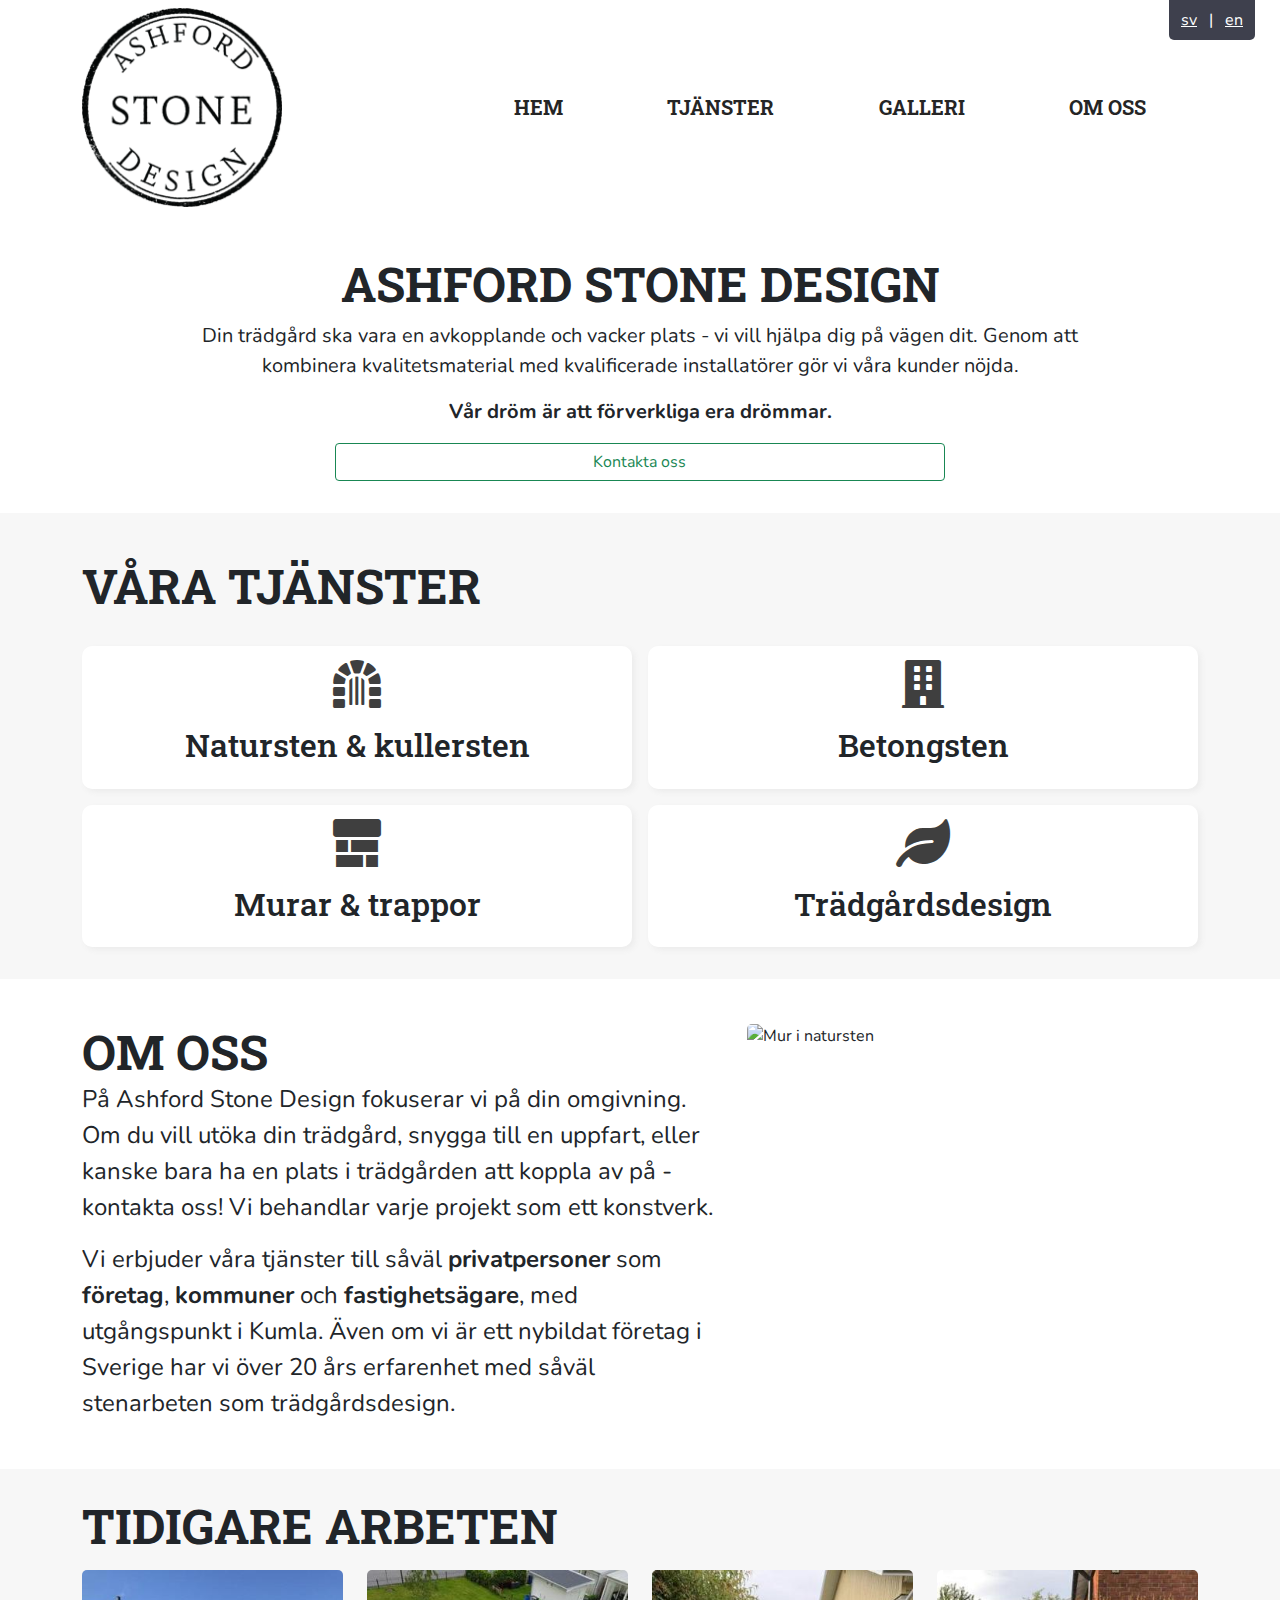
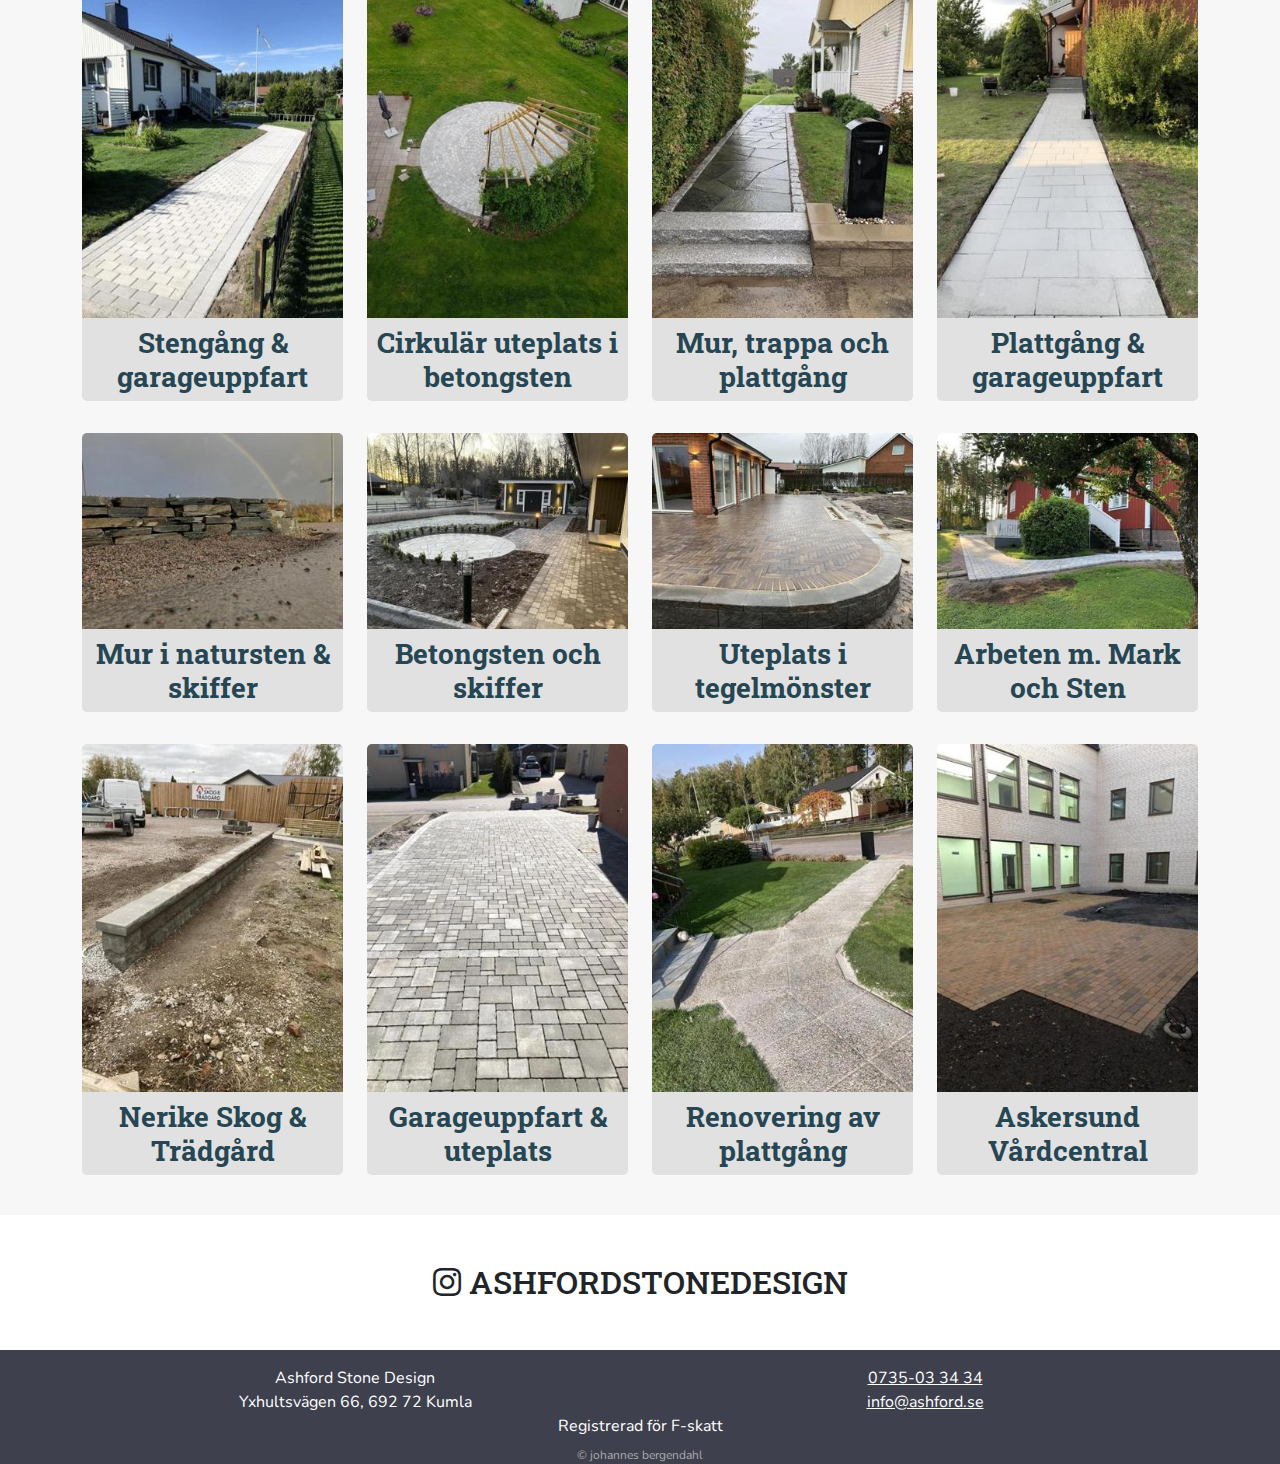
==== index.html @ 1d4375bf "linkfix5" ====
<!DOCTYPE html>
<html lang="sv">

<head>
    <!-- Meta start -->
    <meta charset="UTF-8">
    <meta name="viewport" content="width=device-width, initial-scale=1.0">
    <meta name="description"
        content="Ashford Stone Design | Landskapsdesigner, stenläggare & trädgårdsskötare i Örebro län. Natursten, skiffer, kullersten, betongsten, plattläggning, murar, trappor och trädgårdsdesign.">

    <meta property="og:type" content="website">
    <meta name="keywords"
        content="landskapsdesigner stenläggare trädgårdsskötare natursten skiffer kullersten betongsten plattläggning murar trappor trädgårdsdesign örebro kumla närke västerås karlskoga">
    <meta property="og:title" content="Ashford Stone Design | Landskapsdesigner, stenläggare & trädgårdsskötare.">
    <meta property="og:url" content="https://ashford.se/">
    <meta property="site_name" content="Ashford Stone Design">
    <meta property="og:image" content="https://ashford.se/src/images/ashfordstonedesign_logo.png">
    <meta property="og:image:secure_url" content="https://ashford.se/src/images/ashfordstonedesign_logo.png">

    <meta name="twitter:card" content="summary" />
    <meta name="twitter:title" content="Ashford Stone Design" />
    <meta name="twitter:image" content="https://ashford.se/src/images/ashfordstonedesign_logo.png" />

    <script type="application/ld+json">
    {
      "@context" : "http://schema.org",
      "@type" : "LocalBusiness",    
      "@id": "https://ashford.se/#website",    
      "description": "Ashford Stone Design | Landskapsdesigner, stenläggare & trädgårdsskötare. Natursten, skiffer, kullersten, betongsten, plattläggning, murar, trappor och trädgårdsdesign",
      "name" : "Ashford Stone Design",
      "telephone" : "0735-03 34 34",
      "email" : "info@ashford.se",
      "address" : {
        "@type" : "PostalAddress",
        "streetAddress" : "Yxhultsvägen 66",
        "addressLocality" : "Kumla",
        "addressCountry" : "Sverige",
        "postalCode" : "692 72"
      },
      "url" : "https://www.ashford.se/"
    }
    </script>

    <!-- Meta end -->

    <!-- Favicons start -->
    <link rel="apple-touch-icon" sizes="60x60" href="/preview/apple-touch-icon-60x60.png">
    <link rel="apple-touch-icon" sizes="76x76" href="/preview/apple-touch-icon-76x76.png">
    <link rel="apple-touch-icon" sizes="120x120" href="/preview/apple-touch-icon-120x120.png">
    <link rel="apple-touch-icon" sizes="152x152" href="/preview/apple-touch-icon-152x152.png">
    <link rel="apple-touch-icon" sizes="180x180" href="/preview/apple-touch-icon-180x180.png">
    <link rel="icon" type="image/png" sizes="32x32" href="/preview/favicon-32x32.png">
    <link rel="icon" type="image/png" sizes="194x194" href="/preview/favicon-194x194.png">
    <link rel="icon" type="image/png" sizes="192x192" href="/preview/android-chrome-192x192.png">
    <link rel="icon" type="image/png" sizes="16x16" href="/preview/favicon-16x16.png">
    <link rel="manifest" href="/preview/site.webmanifest">
    <meta name="apple-mobile-web-app-title" content="Ashford">
    <meta name="application-name" content="Ashford">
    <meta name="msapplication-TileColor" content="#da532c">
    <meta name="msapplication-TileImage" content="/mstile-144x144.png">
    <meta name="theme-color" content="#888888">
    <!-- Favicons end -->

    <!-- Fonts start -->
    <link rel="preload" href="/preview/src/webfonts/pro-fa-brands-400-5.0.0.woff2" as="font" type="font/woff2"
        crossorigin="anonymous">
    <link rel="preload" href="/preview/src/webfonts/pro-fa-solid-900-5.0.0.woff2" as="font" type="font/woff2"
        crossorigin="anonymous">
    <link rel="preload" href="/preview/src/webfonts/pro-fa-solid-900-5.0.9.woff2" as="font" type="font/woff2"
        crossorigin="anonymous">
    <link rel="preload" href="/preview/src/webfonts/pro-fa-solid-900-5.0.13.woff2" as="font" type="font/woff2"
        crossorigin="anonymous">
    <link rel="preload" href="/preview/src/webfonts/pro-fa-solid-900-5.4.0.woff2" as="font" type="font/woff2"
        crossorigin="anonymous">
    <link rel="preload" href="/preview/src/webfonts/pro-fa-solid-900-5.6.0.woff2" as="font" type="font/woff2"
        crossorigin="anonymous">
    <link rel="preload" href="/preview/src/webfonts/pro-fa-solid-900-5.11.1.woff2" as="font" type="font/woff2"
        crossorigin="anonymous">

    <link rel="preconnect" href="https://fonts.gstatic.com">
    <link rel="preload"
        href="https://fonts.googleapis.com/css2?family=Nunito:wght@400;700&family=Roboto+Slab:wght@400;700&display=swap"
        as="style" onload="this.onload=null;this.rel='stylesheet'">
    <noscript>
        <link rel="stylesheet"
            href="https://fonts.googleapis.com/css2?family=Nunito:wght@400;700&family=Roboto+Slab:wght@400;700&display=swap">
    </noscript>
    <!-- Fonts end -->

    <link rel="stylesheet" href="src/css/bootstrap.min.css">
    <link rel="stylesheet" href="src/css/style.min.css">

    <link rel="preload" href="src/css/all.css" as="style" onload="this.onload=null;this.rel='stylesheet'">
    <noscript>
        <link rel="stylesheet" href="src/css/all.css">
    </noscript>
    <link rel="preload" href="src/css/lightbox.min.css" as="style" onload="this.onload=null;this.rel='stylesheet'">
    <noscript>
        <link rel="stylesheet" href="src/css/lightbox.min.css">
    </noscript>

    <link rel="preconnect" href="https://cdn.jsdelivr.net">

    <title>Ashford Stone Design Örebro</title>
</head>

<body>
    <noscript>
        <div class="text-center">
            We recommend enabling JavaScript for the proper viewing experience.
        </div>
    </noscript>

    <span id="lang-switch">
        <a href="#" class="p-1 text-white">sv</a>
        <span class="p-1 text-white">|</span>
        <a href="/preview/en" class="p-1 text-white">en</a>
    </span>

    <!-- Header / nav menu -->
    <header id="nav-header">
        <div class="container-md">
            <div class="row align-items-center justify-content-between">
                <div id="logotype" class="col-3">
                    <a href="/" class="logo-link">
                        <img id="img-logo" src="src/images/ashfordstonedesign_logo.png" alt="Ashford Stone Design Logo"
                            loading="lazy">
                    </a>
                </div>

                <div id="main-nav" class="col-8">
                    <nav class="nav">
                        <a href="/" class="home-link">Hem</a>
                        <a href="#services" class="services-link">Tjänster</a>
                        <a href="#gallery" class="gallery-link">Galleri</a>
                        <a href="#about-us" class="about-us-link">Om oss</a>

                        <i class="hamburger fas fa-bars" aria-roledescription="Dropdown menu"></i>
                    </nav>
                </div>
            </div>

            <!-- Dropdown menu -->
            <div id="dropdown-nav" class="row">
                <nav class="nav">
                    <a href="/" class="home-link">Hem</a>
                    <a href="#services" class="services-link">Tjänster</a>
                    <a href="#gallery" class="gallery-link">Galleri</a>
                    <a href="#about-us" class="about-us-link">Om oss</a>
                </nav>
            </div>
        </div>
    </header>


    <main>
        <!-- Presentation -->
        <section id="presentation">
            <div class="container">
                <div class="row justify-content-center">
                    <div class="col-10">
                        <h1>ASHFORD STONE DESIGN</h1>

                        <p class="fs-5">
                            Din trädgård ska vara en avkopplande och vacker plats - vi vill hjälpa dig på vägen dit.
                            Genom att kombinera kvalitetsmaterial med kvalificerade installatörer gör vi våra kunder
                            nöjda.
                        </p>
                        <p class="fw-bold fs-5">Vår dröm är att förverkliga era drömmar.</p>

                        <div class="row justify-content-center">
                            <p class="col-12 col-sm-10 col-md-8">
                                <a id="contact-us" class="btn btn-outline-success w-100" tabindex="0">Kontakta oss</a>
                            </p>
                        </div>

                        <div id="contact-info" class="row justify-content-center">
                            <p class="col-12 col-sm-5 col-md-4">
                                <a class="btn btn-primary py-2 w-100" href="mailto:info@ashford.se">
                                    <i class="fas fa-paper-plane pe-2 pt-1"></i>Maila oss
                                </a>
                            </p>
                            <p class="col-12 col-sm-5 col-md-4">
                                <a class="btn btn-primary py-2 w-100" href="tel:0735033434">
                                    <i class="fas fa-mobile-alt pe-2 pt-1"></i>Ring oss
                                </a>
                            </p>
                        </div>
                    </div>
                </div>
            </div>
        </section>

        <!-- Services -->
        <section id="services-section" class="services">
            <div id="services" class="padder">
                <h4>Tjänster</h4>
            </div>
            <div class="container-md">
                <h1 id="services-title" class="title">Våra tjänster</h1>

                <div id="service-boxes" class="row row-cols-1 row-cols-sm-2 gx-2 gy-2 gx-md-3 gy-md-3 gy-lg-3">
                    <div class="col text-center">
                        <a href="/preview/src/images/work/naturalriver/1.jpg" class="text-reset text-decoration-none"
                            data-lightbox="naturalriver" data-title="Natursten & kullersten">
                            <div class="p-3 box">
                                <i class="fas fa-dungeon"></i>
                                <h2>Natursten & kullersten</h2>
                            </div>
                        </a>
                        <div class="visually-hidden d-none">
                            <a href="/preview/src/images/work/naturalriver/2.jpg" data-lightbox="naturalriver"
                                data-title="Natursten & kullersten"></a>
                            <a href="/preview/src/images/work/naturalriver/3.jpg" data-lightbox="naturalriver"
                                data-title="Natursten & kullersten"></a>
                            <a href="/preview/src/images/work/naturalriver/4.jpg" data-lightbox="naturalriver"
                                data-title="Natursten & kullersten"></a>
                            <a href="/preview/src/images/work/naturalriver/5.jpg" data-lightbox="naturalriver"
                                data-title="Natursten & kullersten"></a>
                            <a href="/preview/src/images/work/naturalriver/6.jpg" data-lightbox="naturalriver"
                                data-title="Natursten & kullersten"></a>
                            <a href="/preview/src/images/work/naturalriver/7.jpg" data-lightbox="naturalriver"
                                data-title="Natursten & kullersten"></a>
                            <a href="/preview/src/images/work/naturalriver/8.jpg" data-lightbox="naturalriver"
                                data-title="Natursten & kullersten"></a>
                        </div>
                    </div>

                    <div class="col text-center">
                        <a href="/preview/src/images/work/concrete/1.jpg" class="text-reset text-decoration-none"
                            data-lightbox="concrete" data-title="Betongsten">
                            <div class="p-3 box">
                                <i class="fas fa-building"></i>
                                <h2>Betongsten</h2>
                            </div>
                        </a>
                        <div class="visually-hidden d-none">
                            <a href="/preview/src/images/work/concrete/2.jpg" data-lightbox="concrete"
                                data-title="Betongsten"></a>
                            <a href="/preview/src/images/work/concrete/3.jpg" data-lightbox="concrete"
                                data-title="Betongsten"></a>
                            <a href="/preview/src/images/work/concrete/4.jpg" data-lightbox="concrete"
                                data-title="Betongsten"></a>
                            <a href="/preview/src/images/work/concrete/5.jpg" data-lightbox="concrete"
                                data-title="Betongsten"></a>
                            <a href="/preview/src/images/work/concrete/6.jpg" data-lightbox="concrete"
                                data-title="Betongsten"></a>
                            <a href="/preview/src/images/work/concrete/7.jpg" data-lightbox="concrete"
                                data-title="Betongsten"></a>
                            <a href="/preview/src/images/work/concrete/8.jpg" data-lightbox="concrete"
                                data-title="Betongsten"></a>
                        </div>
                    </div>

                    <div class="col text-center">
                        <a href="/preview/src/images/work/stairswalls/1.jpg" class="text-reset text-decoration-none"
                            data-lightbox="stairswalls" data-title="Murar & trappor">
                            <div class="p-3 box">
                                <i class="fas fa-chimney"></i>
                                <h2>Murar & trappor</h2>
                            </div>
                        </a>
                        <div class="visually-hidden d-none">
                            <a href="/preview/src/images/work/stairswalls/2.jpg" data-lightbox="stairswalls"
                                data-title="Murar & trappor"></a>
                            <a href="/preview/src/images/work/stairswalls/3.jpg" data-lightbox="stairswalls"
                                data-title="Murar & trappor"></a>
                            <a href="/preview/src/images/work/stairswalls/4.jpg" data-lightbox="stairswalls"
                                data-title="Murar & trappor"></a>
                            <a href="/preview/src/images/work/stairswalls/5.jpg" data-lightbox="stairswalls"
                                data-title="Murar & trappor"></a>
                            <a href="/preview/src/images/work/stairswalls/6.jpg" data-lightbox="stairswalls"
                                data-title="Murar & trappor"></a>
                            <a href="/preview/src/images/work/stairswalls/7.jpg" data-lightbox="stairswalls"
                                data-title="Murar & trappor"></a>
                            <a href="/preview/src/images/work/stairswalls/8.jpg" data-lightbox="stairswalls"
                                data-title="Murar & trappor"></a>
                        </div>
                    </div>

                    <div class="col text-center">
                        <a href="/preview/src/images/work/garden/1.jpg" class="text-reset text-decoration-none"
                            data-lightbox="garden" data-title="Trädgårdsdesign">
                            <div class="p-3 box">
                                <i class="fas fa-leaf"></i>
                                <h2>Trädgårdsdesign</h2>
                            </div>
                        </a>
                        <div class="visually-hidden d-none">
                            <a href="/preview/src/images/work/garden/2.jpg" data-lightbox="garden"
                                data-title="Trädgårdsdesign"></a>
                            <a href="/preview/src/images/work/garden/3.jpg" data-lightbox="garden"
                                data-title="Trädgårdsdesign"></a>
                            <a href="/preview/src/images/work/garden/4.jpg" data-lightbox="garden"
                                data-title="Trädgårdsdesign"></a>
                        </div>
                    </div>

                </div>
            </div>
        </section>

        <!-- About us -->
        <section id="about-us-section">
            <div id="about-us" class="padder">
                <h4>Om oss</h4>
            </div>
            <div class="container">
                <div class="row">
                    <div class="col-12 col-xl-7">
                        <h1 class="title">Om oss</h1>
                        <p>
                            På Ashford Stone Design fokuserar vi på din omgivning. Om du vill utöka din trädgård,
                            snygga till en uppfart, eller kanske bara ha en plats i trädgården att koppla av på -
                            kontakta oss! Vi behandlar varje projekt som ett konstverk.
                        </p>

                        <p>
                            Vi erbjuder våra tjänster till såväl <span class="fw-bold">privatpersoner</span> som
                            <span class="fw-bold">företag</span>, <span class="fw-bold">kommuner</span> och
                            <span class="fw-bold">fastighetsägare</span>, med utgångspunkt i Kumla. Även om vi är ett
                            nybildat företag i Sverige har vi över 20 års erfarenhet med såväl stenarbeten som
                            trädgårdsdesign.
                        </p>
                    </div>

                    <div class="col-5 d-none d-xl-inline">
                        <img src="/preview/src/images/parallaxv2.jpg" alt="Mur i natursten" loading="lazy"
                            style="max-width: 100%; border-radius: 5px;">
                    </div>
                </div>
            </div>
        </section>

        <!-- Gallery -->
        <section id="gallery-section">
            <div id="gallery" class="padder">
                <h4>Galleri</h4>
            </div>
            <div class="container">
                <h1 id="gallery-title" class="title">Tidigare arbeten</h1>

                <div class="my-lightbox row row-cols-lg-4 row-cols-2 g-4">

                    <div class="col">
                        <div class="gallery-card">
                            <a href="src/images/work/projects/stonepath/front.jpg" data-lightbox="stonepath">
                                <div class="show-more">
                                    <i class="fas fa-plus"></i>
                                </div>
                                <img src="src/images/work/projects/stonepath/front__cmp.jpg"
                                    alt="Stengång & garageuppfart" loading="lazy">
                                <h2 class="text-center fs-3">Stengång & garageuppfart</h2>
                            </a>
                            <div class="visually-hidden d-none">
                                <a href="src/images/work/projects/stonepath/1.jpg" data-lightbox="stonepath"
                                    data-title="Stengång och garageuppfart i betongsten">
                                </a>
                                <a href="src/images/work/projects/stonepath/2.jpg" data-lightbox="stonepath"
                                    data-title="Stengång och garageuppfart i betongsten">
                                </a>
                                <a href="src/images/work/projects/stonepath/3.jpg" data-lightbox="stonepath"
                                    data-title="Stengång och garageuppfart i betongsten">
                                </a>
                                <a href="src/images/work/projects/stonepath/4.jpg" data-lightbox="stonepath"
                                    data-title="Stengång och garageuppfart i betongsten">
                                </a>
                                <a href="src/images/work/projects/stonepath/5.jpg" data-lightbox="stonepath"
                                    data-title="Stengång och garageuppfart i betongsten">
                                </a>
                                <a href="src/images/work/projects/stonepath/6.jpg" data-lightbox="stonepath"
                                    data-title="Stengång och garageuppfart i betongsten">
                                </a>
                                <a href="src/images/work/projects/stonepath/7.jpg" data-lightbox="stonepath"
                                    data-title="Stengång och garageuppfart i betongsten">
                                </a>
                            </div>
                        </div>
                    </div>

                    <div class="col">
                        <div class="gallery-card">
                            <a href="src/images/work/projects/kumlacircle/front.jpg" data-lightbox="kumlacircle">
                                <div class="show-more">
                                    <i class="fas fa-plus"></i>
                                </div>
                                <img src="src/images/work/projects/kumlacircle/front__cmp.jpg"
                                    alt="Cirkulär uteplats i betongsten" loading="lazy">
                                <h2 class="d-none d-md-block d-lg-none d-xl-block fs-3">Cirkulär uteplats i betongsten
                                </h2>
                                <h2 class="d-md-none d-lg-block d-xl-none fs-3">Uteplats i betongsten</h2>
                            </a>
                            <div class="visually-hidden d-none">
                                <a href="src/images/work/projects/kumlacircle/1.jpg" data-lightbox="kumlacircle"
                                    data-title="Uteplats i betongsten">
                                </a>
                                <a href="src/images/work/projects/kumlacircle/2.jpg" data-lightbox="kumlacircle"
                                    data-title="Uteplats i betongsten">
                                </a>
                                <a href="src/images/work/projects/kumlacircle/3.jpg" data-lightbox="kumlacircle"
                                    data-title="Uteplats i betongsten">
                                </a>
                                <a href="src/images/work/projects/kumlacircle/4.jpg" data-lightbox="kumlacircle"
                                    data-title="Uteplats i betongsten">
                                </a>
                                <a href="src/images/work/projects/kumlacircle/5.jpg" data-lightbox="kumlacircle"
                                    data-title="Uteplats i betongsten">
                                </a>
                            </div>
                        </div>
                    </div>

                    <div class="col">
                        <div class="gallery-card">
                            <a href="src/images/work/projects/kumlaskiffer/front.jpg" data-lightbox="kumlaskiffer"
                                data-title="Plattgång i skiffer, trappa i natursten och mur i betongsten">
                                <div class="show-more">
                                    <i class="fas fa-plus"></i>
                                </div>
                                <img src="src/images/work/projects/kumlaskiffer/front__cmp.jpg"
                                    alt="Mur, trappa och plattgång" loading="lazy">
                                <h2 class="fs-3">Mur, trappa och plattgång</h2>
                            </a>
                            <div class="visually-hidden d-none">
                                <a href="src/images/work/projects/kumlaskiffer/01.jpg" data-lightbox="kumlaskiffer"
                                    data-title="Plattgång i skiffer, trappa i natursten och mur i betongsten">
                                </a>
                                <a href="src/images/work/projects/kumlaskiffer/02.jpg" data-lightbox="kumlaskiffer"
                                    data-title="Plattgång i skiffer, trappa i natursten och mur i betongsten">
                                </a>
                                <a href="src/images/work/projects/kumlaskiffer/03.jpg" data-lightbox="kumlaskiffer"
                                    data-title="Plattgång i skiffer, trappa i natursten och mur i betongsten">
                                </a>
                                <a href="src/images/work/projects/kumlaskiffer/04.jpg" data-lightbox="kumlaskiffer"
                                    data-title="Plattgång i skiffer, trappa i natursten och mur i betongsten">
                                </a>
                                <a href="src/images/work/projects/kumlaskiffer/05.jpg" data-lightbox="kumlaskiffer"
                                    data-title="Plattgång i skiffer, trappa i natursten och mur i betongsten">
                                </a>
                                <a href="src/images/work/projects/kumlaskiffer/06.jpg" data-lightbox="kumlaskiffer"
                                    data-title="Plattgång i skiffer, trappa i natursten och mur i betongsten">
                                </a>
                                <a href="src/images/work/projects/kumlaskiffer/07.jpg" data-lightbox="kumlaskiffer"
                                    data-title="Plattgång i skiffer, trappa i natursten och mur i betongsten">
                                </a>
                                <a href="src/images/work/projects/kumlaskiffer/08.jpg" data-lightbox="kumlaskiffer"
                                    data-title="Plattgång i skiffer, trappa i natursten och mur i betongsten">
                                </a>
                                <a href="src/images/work/projects/kumlaskiffer/09.jpg" data-lightbox="kumlaskiffer"
                                    data-title="Plattgång i skiffer, trappa i natursten och mur i betongsten">
                                </a>
                                <a href="src/images/work/projects/kumlaskiffer/10.jpg" data-lightbox="kumlaskiffer"
                                    data-title="Plattgång i skiffer, trappa i natursten och mur i betongsten">
                                </a>
                                <a href="src/images/work/projects/kumlaskiffer/11.jpg" data-lightbox="kumlaskiffer"
                                    data-title="Plattgång i skiffer, trappa i natursten och mur i betongsten">
                                </a>
                                <a href="src/images/work/projects/kumlaskiffer/12.jpg" data-lightbox="kumlaskiffer"
                                    data-title="Plattgång i skiffer, trappa i natursten och mur i betongsten">
                                </a>
                                <a href="src/images/work/projects/kumlaskiffer/13.jpg" data-lightbox="kumlaskiffer"
                                    data-title="Plattgång i skiffer, trappa i natursten och mur i betongsten">
                                </a>
                                <a href="src/images/work/projects/kumlaskiffer/14.jpg" data-lightbox="kumlaskiffer"
                                    data-title="Plattgång i skiffer, trappa i natursten och mur i betongsten">
                                </a>
                            </div>
                        </div>
                    </div>

                    <div class="col">
                        <div class="gallery-card">
                            <a href="src/images/work/projects/vaxjo/front.jpg" data-lightbox="vaxjo">
                                <div class="show-more">
                                    <i class="fas fa-plus"></i>
                                </div>
                                <img src="src/images/work/projects/vaxjo/front__cmp.jpg" alt="Plattgång & garageuppfart"
                                    loading="lazy">
                                <h2 class="fs-3">Plattgång & garageuppfart</h2>
                            </a>
                            <div class="visually-hidden d-none">
                                <a href="src/images/work/projects/vaxjo/01.jpg" data-lightbox="vaxjo"
                                    data-title="Plattgång och garageuppfart i betongsten">
                                </a>
                                <a href="src/images/work/projects/vaxjo/02.jpg" data-lightbox="vaxjo"
                                    data-title="Plattgång och garageuppfart i betongsten">
                                </a>
                                <a href="src/images/work/projects/vaxjo/03.jpg" data-lightbox="vaxjo"
                                    data-title="Plattgång och garageuppfart i betongsten">
                                </a>
                                <a href="src/images/work/projects/vaxjo/04.jpg" data-lightbox="vaxjo"
                                    data-title="Plattgång och garageuppfart i betongsten">
                                </a>
                                <a href="src/images/work/projects/vaxjo/05.jpg" data-lightbox="vaxjo"
                                    data-title="Plattgång och garageuppfart i betongsten">
                                </a>
                                <a href="src/images/work/projects/vaxjo/06.jpg" data-lightbox="vaxjo"
                                    data-title="Plattgång och garageuppfart i betongsten">
                                </a>
                                <a href="src/images/work/projects/vaxjo/07.jpg" data-lightbox="vaxjo"
                                    data-title="Plattgång och garageuppfart i betongsten">
                                </a>
                                <a href="src/images/work/projects/vaxjo/08.jpg" data-lightbox="vaxjo"
                                    data-title="Plattgång och garageuppfart i betongsten">
                                </a>
                                <a href="src/images/work/projects/vaxjo/09.jpg" data-lightbox="vaxjo"
                                    data-title="Plattgång och garageuppfart i betongsten">
                                </a>
                                <a href="src/images/work/projects/vaxjo/10.jpg" data-lightbox="vaxjo"
                                    data-title="Plattgång och garageuppfart i betongsten">
                                </a>
                                <a href="src/images/work/projects/vaxjo/11.jpg" data-lightbox="vaxjo"
                                    data-title="Plattgång och garageuppfart i betongsten">
                                </a>
                            </div>
                        </div>
                    </div>

                    <div class="col">
                        <div class="gallery-card">
                            <a href="src/images/work/projects/slatewall/front.jpg" data-lightbox="slatewall">
                                <div class="show-more">
                                    <i class="fas fa-plus"></i>
                                </div>
                                <img src="src/images/work/projects/slatewall/front__cmp.jpg"
                                    alt="Mur i natursten & skiffer" loading="lazy">
                                <h2 class="d-none d-sm-block d-lg-none d-xl-block fs-3">Mur i natursten & skiffer</h2>
                                <h2 class="d-sm-none d-lg-block d-xl-none fs-3">Natursten & skiffer</h2>
                            </a>
                            <div class="visually-hidden d-none">
                                <a href="src/images/work/projects/slatewall/1.jpg" data-lightbox="slatewall"
                                    data-title="Mur i natursten och trappa i skiffer">
                                </a>
                                <a href="src/images/work/projects/slatewall/2.jpg" data-lightbox="slatewall"
                                    data-title="Mur i natursten och trappa i skiffer">
                                </a>
                                <a href="src/images/work/projects/slatewall/3.jpg" data-lightbox="slatewall"
                                    data-title="Mur i natursten och trappa i skiffer">
                                </a>
                                <a href="src/images/work/projects/slatewall/4.jpg" data-lightbox="slatewall"
                                    data-title="Mur i natursten och trappa i skiffer">
                                </a>
                                <a href="src/images/work/projects/slatewall/5.jpg" data-lightbox="slatewall"
                                    data-title="Mur i natursten och trappa i skiffer">
                                </a>
                                <a href="src/images/work/projects/slatewall/6.jpg" data-lightbox="slatewall"
                                    data-title="Mur i natursten och trappa i skiffer">
                                </a>
                                <a href="src/images/work/projects/slatewall/7.jpg" data-lightbox="slatewall"
                                    data-title="Mur i natursten och trappa i skiffer">
                                </a>
                                <a href="src/images/work/projects/slatewall/8.jpg" data-lightbox="slatewall"
                                    data-title="Mur i natursten och trappa i skiffer">
                                </a>
                                <a href="src/images/work/projects/slatewall/9.jpg" data-lightbox="slatewall"
                                    data-title="Mur i natursten och trappa i skiffer">
                                </a>
                            </div>
                        </div>
                    </div>

                    <div class="col">
                        <div class="gallery-card">
                            <a href="src/images/work/projects/mark419/front.jpg" data-lightbox="mark419"
                                data-title="Plattgång i betongsten och uteplats i skiffer">
                                <div class="show-more">
                                    <i class="fas fa-plus"></i>
                                </div>
                                <img src="src/images/work/projects/mark419/front__cmp.jpg" alt="Betongsten och skiffer"
                                    loading="lazy">
                                <h2 class="fs-3">Betongsten och skiffer</h2>
                            </a>
                            <div class="visually-hidden d-none">
                                <a href="src/images/work/projects/mark419/1.jpg" data-lightbox="mark419"
                                    data-title="Plattgång i betongsten och uteplats i skiffer">
                                </a>
                                <a href="src/images/work/projects/mark419/2.jpg" data-lightbox="mark419"
                                    data-title="Plattgång i betongsten och uteplats i skiffer">
                                </a>
                                <a href="src/images/work/projects/mark419/3.jpg" data-lightbox="mark419"
                                    data-title="Plattgång i betongsten och uteplats i skiffer">
                                </a>
                                <a href="src/images/work/projects/mark419/4.jpg" data-lightbox="mark419"
                                    data-title="Plattgång i betongsten och uteplats i skiffer">
                                </a>
                                <a href="src/images/work/projects/mark419/5.jpg" data-lightbox="mark419"
                                    data-title="Plattgång i betongsten och uteplats i skiffer">
                                </a>
                            </div>
                        </div>
                    </div>

                    <div class="col">
                        <div class="gallery-card">
                            <a href="src/images/work/projects/orebrobergategel/front.jpg"
                                data-lightbox="orebrobergategel">
                                <div class="show-more">
                                    <i class="fas fa-plus"></i>
                                </div>
                                <img src="src/images/work/projects/orebrobergategel/front__cmp.jpg"
                                    alt="Uteplats i tegelmönster" loading="lazy">
                                <h2 class="fs-3">Uteplats i tegelmönster</h2>
                            </a>
                            <div class="visually-hidden d-none">
                                <a href="src/images/work/projects/orebrobergategel/1.jpg"
                                    data-lightbox="orebrobergategel" data-title="Uteplats i fiskbensmönstrat tegel">
                                </a>
                                <a href="src/images/work/projects/orebrobergategel/2.jpg"
                                    data-lightbox="orebrobergategel" data-title="Uteplats i fiskbensmönstrat tegel">
                                </a>
                                <a href="src/images/work/projects/orebrobergategel/3.jpg"
                                    data-lightbox="orebrobergategel" data-title="Uteplats i fiskbensmönstrat tegel">
                                </a>
                                <a href="src/images/work/projects/orebrobergategel/4.jpg"
                                    data-lightbox="orebrobergategel" data-title="Uteplats i fiskbensmönstrat tegel">
                                </a>
                                <a href="src/images/work/projects/orebrobergategel/5.jpg"
                                    data-lightbox="orebrobergategel" data-title="Uteplats i fiskbensmönstrat tegel">
                                </a>
                            </div>
                        </div>
                    </div>

                    <div class="col">
                        <div class="gallery-card">
                            <a href="src/images/work/projects/orebromarkosten/front.jpg" data-lightbox="orebromarkosten"
                                data-title="Diverse arbeten med Mark och Sten i Örebro AB">
                                <div class="show-more">
                                    <i class="fas fa-plus"></i>
                                </div>
                                <img src="src/images/work/projects/orebromarkosten/front__cmp.jpg"
                                    alt="Diverse arbeten med Mark och Sten" loading="lazy">
                                <h2 class="fs-3">Arbeten m. Mark och Sten</h2>
                            </a>
                            <div class="visually-hidden d-none">
                                <a href="src/images/work/projects/orebromarkosten/01.jpg"
                                    data-lightbox="orebromarkosten"
                                    data-title="Diverse arbeten med Mark och Sten i Örebro AB">
                                </a>
                                <a href="src/images/work/projects/orebromarkosten/02.jpg"
                                    data-lightbox="orebromarkosten"
                                    data-title="Diverse arbeten med Mark och Sten i Örebro AB">
                                </a>
                                <a href="src/images/work/projects/orebromarkosten/03.jpg"
                                    data-lightbox="orebromarkosten"
                                    data-title="Diverse arbeten med Mark och Sten i Örebro AB">
                                </a>
                                <a href="src/images/work/projects/orebromarkosten/04.jpg"
                                    data-lightbox="orebromarkosten"
                                    data-title="Diverse arbeten med Mark och Sten i Örebro AB">
                                </a>
                                <a href="src/images/work/projects/orebromarkosten/05.jpg"
                                    data-lightbox="orebromarkosten"
                                    data-title="Diverse arbeten med Mark och Sten i Örebro AB">
                                </a>
                                <a href="src/images/work/projects/orebromarkosten/06.jpg"
                                    data-lightbox="orebromarkosten"
                                    data-title="Diverse arbeten med Mark och Sten i Örebro AB">
                                </a>
                                <a href="src/images/work/projects/orebromarkosten/07.jpg"
                                    data-lightbox="orebromarkosten"
                                    data-title="Diverse arbeten med Mark och Sten i Örebro AB">
                                </a>
                                <a href="src/images/work/projects/orebromarkosten/08.jpg"
                                    data-lightbox="orebromarkosten"
                                    data-title="Diverse arbeten med Mark och Sten i Örebro AB">
                                </a>
                                <a href="src/images/work/projects/orebromarkosten/09.jpg"
                                    data-lightbox="orebromarkosten"
                                    data-title="Diverse arbeten med Mark och Sten i Örebro AB">
                                </a>
                                <a href="src/images/work/projects/orebromarkosten/10.jpg"
                                    data-lightbox="orebromarkosten"
                                    data-title="Diverse arbeten med Mark och Sten i Örebro AB">
                                </a>
                                <a href="src/images/work/projects/orebromarkosten/11.jpg"
                                    data-lightbox="orebromarkosten"
                                    data-title="Diverse arbeten med Mark och Sten i Örebro AB">
                                </a>
                            </div>
                        </div>
                    </div>

                    <div class="col">
                        <div class="gallery-card">
                            <a href="src/images/work/projects/nerikeskogtradgard/front.jpg"
                                data-lightbox="nerikeskogtradgard">
                                <div class="show-more">
                                    <i class="fas fa-plus"></i>
                                </div>
                                <img src="src/images/work/projects/nerikeskogtradgard/front__cmp.jpg"
                                    alt="Murarbete åt Nerike Skog & Trädgård" loading="lazy">
                                <h2 class="fs-3">Nerike Skog & Trädgård</h2>
                            </a>
                            <div class="visually-hidden d-none">
                                <a href="src/images/work/projects/nerikeskogtradgard/1.jpg"
                                    data-lightbox="nerikeskogtradgard"
                                    data-title="Murarbete åt Nerike Skog & Trädgård AB">
                                </a>
                                <a href="src/images/work/projects/nerikeskogtradgard/2.jpg"
                                    data-lightbox="nerikeskogtradgard"
                                    data-title="Murarbete åt Nerike Skog & Trädgård AB">
                                </a>
                                <a href="src/images/work/projects/nerikeskogtradgard/3.jpg"
                                    data-lightbox="nerikeskogtradgard"
                                    data-title="Murarbete åt Nerike Skog & Trädgård AB">
                                </a>
                                <a href="src/images/work/projects/nerikeskogtradgard/4.jpg"
                                    data-lightbox="nerikeskogtradgard"
                                    data-title="Murarbete åt Nerike Skog & Trädgård AB">
                                </a>
                                <a href="src/images/work/projects/nerikeskogtradgard/5.jpg"
                                    data-lightbox="nerikeskogtradgard"
                                    data-title="Murarbete åt Nerike Skog & Trädgård AB">
                                </a>
                                <a href="src/images/work/projects/nerikeskogtradgard/6.jpg"
                                    data-lightbox="nerikeskogtradgard"
                                    data-title="Murarbete åt Nerike Skog & Trädgård AB">
                                </a>
                                <a href="src/images/work/projects/nerikeskogtradgard/7.jpg"
                                    data-lightbox="nerikeskogtradgard"
                                    data-title="Murarbete åt Nerike Skog & Trädgård AB">
                                </a>
                            </div>
                        </div>
                    </div>

                    <div class="col">
                        <div class="gallery-card">
                            <a href="src/images/work/projects/driveway/front.jpg" data-lightbox="driveway">
                                <div class="show-more">
                                    <i class="fas fa-plus"></i>
                                </div>
                                <img src="src/images/work/projects/driveway/front__cmp.jpg"
                                    alt="Garageuppfart & uteplats" loading="lazy">
                                <h2 class="fs-3">Garageuppfart & uteplats</h2>
                            </a>
                            <div class="visually-hidden d-none">
                                <a href="src/images/work/projects/driveway/01.jpg" data-lightbox="driveway"
                                    data-title="Garageuppfart och uteplats (m.m.) i betongsten">
                                </a>
                                <a href="src/images/work/projects/driveway/02.jpg" data-lightbox="driveway"
                                    data-title="Garageuppfart och uteplats (m.m.) i betongsten">
                                </a>
                                <a href="src/images/work/projects/driveway/03.jpg" data-lightbox="driveway"
                                    data-title="Garageuppfart och uteplats (m.m.) i betongsten">
                                </a>
                                <a href="src/images/work/projects/driveway/04.jpg" data-lightbox="driveway"
                                    data-title="Garageuppfart och uteplats (m.m.) i betongsten">
                                </a>
                                <a href="src/images/work/projects/driveway/05.jpg" data-lightbox="driveway"
                                    data-title="Garageuppfart och uteplats (m.m.) i betongsten">
                                </a>
                                <a href="src/images/work/projects/driveway/06.jpg" data-lightbox="driveway"
                                    data-title="Garageuppfart och uteplats (m.m.) i betongsten">
                                </a>
                                <a href="src/images/work/projects/driveway/07.jpg" data-lightbox="driveway"
                                    data-title="Garageuppfart och uteplats (m.m.) i betongsten">
                                </a>
                                <a href="src/images/work/projects/driveway/08.jpg" data-lightbox="driveway"
                                    data-title="Garageuppfart och uteplats (m.m.) i betongsten">
                                </a>
                                <a href="src/images/work/projects/driveway/09.jpg" data-lightbox="driveway"
                                    data-title="Garageuppfart och uteplats (m.m.) i betongsten">
                                </a>
                                <a href="src/images/work/projects/driveway/10.jpg" data-lightbox="driveway"
                                    data-title="Garageuppfart och uteplats (m.m.) i betongsten">
                                </a>
                                <a href="src/images/work/projects/driveway/11.jpg" data-lightbox="driveway"
                                    data-title="Garageuppfart och uteplats (m.m.) i betongsten">
                                </a>
                                <a href="src/images/work/projects/driveway/12.jpg" data-lightbox="driveway"
                                    data-title="Garageuppfart och uteplats (m.m.) i betongsten">
                                </a>
                                <a href="src/images/work/projects/driveway/13.jpg" data-lightbox="driveway"
                                    data-title="Garageuppfart och uteplats (m.m.) i betongsten">
                                </a>
                                <a href="src/images/work/projects/driveway/14.jpg" data-lightbox="driveway"
                                    data-title="Garageuppfart och uteplats (m.m.) i betongsten">
                                </a>
                            </div>
                        </div>
                    </div>

                    <div class="col">
                        <div class="gallery-card">
                            <a href="src/images/work/projects/repairkumla/front.jpg" data-lightbox="repairkumla"
                                data-title="Renovering av plattgång">
                                <div class="show-more">
                                    <i class="fas fa-plus"></i>
                                </div>
                                <img src="src/images/work/projects/repairkumla/front__cmp.jpg"
                                    alt="Renovering av plattgång" loading="lazy">
                                <h2 class="fs-3">Renovering av plattgång</h2>
                            </a>
                            <div class="visually-hidden d-none">
                                <a href="src/images/work/projects/repairkumla/1.jpg" data-lightbox="repairkumla"
                                    data-title="Renovering av plattgång">
                                </a>
                                <a href="src/images/work/projects/repairkumla/2.jpg" data-lightbox="repairkumla"
                                    data-title="Renovering av plattgång">
                                </a>
                                <a href="src/images/work/projects/repairkumla/3.jpg" data-lightbox="repairkumla"
                                    data-title="Renovering av plattgång">
                                </a>
                            </div>
                        </div>
                    </div>

                    <div class="col">
                        <div class="gallery-card">
                            <a href="src/images/work/projects/askersundvc/front.jpg" data-lightbox="askersundvc"
                                data-title="Askersund Vårdscentrals innergård - med Mark och Sten i Örebro AB">
                                <div class="show-more">
                                    <i class="fas fa-plus"></i>
                                </div>
                                <img src="src/images/work/projects/askersundvc/front__cmp.jpg"
                                    alt="Askersund Vårdcentral" loading="lazy">
                                <h2 class="fs-3">Askersund Vårdcentral</h2>
                            </a>
                            <div class="visually-hidden d-none">
                                <a href="src/images/work/projects/askersundvc/1.jpg" data-lightbox="askersundvc"
                                    data-title="Askersund Vårdscentrals innergård - med Mark och Sten i Örebro AB">
                                </a>
                                <a href="src/images/work/projects/askersundvc/2.jpg" data-lightbox="askersundvc"
                                    data-title="Askersund Vårdscentrals innergård - med Mark och Sten i Örebro AB">
                                </a>
                                <a href="src/images/work/projects/askersundvc/3.jpg" data-lightbox="askersundvc"
                                    data-title="Askersund Vårdscentrals innergård - med Mark och Sten i Örebro AB">
                                </a>
                                <a href="src/images/work/projects/askersundvc/4.jpg" data-lightbox="askersundvc"
                                    data-title="Askersund Vårdscentrals innergård - med Mark och Sten i Örebro AB">
                                </a>
                                <a href="src/images/work/projects/askersundvc/5.jpg" data-lightbox="askersundvc"
                                    data-title="Askersund Vårdscentrals innergård - med Mark och Sten i Örebro AB">
                                </a>
                            </div>
                        </div>
                    </div>

                </div>
            </div>

        </section>

        <!-- Socials -->
        <section id="socials" class="text-center m-5">
            <h2>
                <a href="https://instagram.com/ashfordstonedesign" target="_blank"
                    class="text-reset text-uppercase text-black-50 text-decoration-none" rel="noreferrer">
                    <i class="fab fa-instagram"></i>
                    ashfordstonedesign
                </a>
            </h2>
        </section>
    </main>

    <!-- Footer -->
    <footer id="footer">
        <div class="container">
            <div class="row text-center align-items-center justify-content-around">
                <div class="col-6">
                    <address>
                        Ashford Stone Design <br>
                        Yxhultsvägen 66, 692 72 Kumla <br>
                    </address>
                </div>
                <div class="col-6">
                    <p>
                        <a href="tel:0735033434">0735-03 34 34</a> <br>
                        <a href="mailto:info@ashford.se">info@ashford.se</a>
                    </p>
                </div>
            </div>
            <div class="row">
                <span class="col-12 p-0 m-0 text-center">Registrerad för F-skatt</span>
            </div>
        </div>
    </footer>

    <!-- Credit -->
    <footer id="credit">
        <span><a href="https://www.jbergendahl.se/">&copy; johannes bergendahl</a></span>
    </footer>

    <script src="https://cdn.jsdelivr.net/npm/bootstrap@5.0.0-beta1/dist/js/bootstrap.bundle.min.js"
        integrity="sha384-ygbV9kiqUc6oa4msXn9868pTtWMgiQaeYH7/t7LECLbyPA2x65Kgf80OJFdroafW" crossorigin="anonymous"
        defer></script>
    <script src="https://cdn.jsdelivr.net/npm/jquery@3.5.1/dist/jquery.min.js" defer></script>
    <script src="src/js/lightbox.min.js" defer></script>
    <script src="src/js/script.min.js" defer></script>
</body>

</html>
---- src/css/style.min.css ----
#nav-header{margin-bottom:1rem;font-family:"Roboto Slab",serif;font-weight:700}#nav-header .container-md{padding-top:1rem;padding-bottom:1rem}@media (min-width:768px){#nav-header .container-md{padding-top:.5rem}}#nav-header .container-md #logotype img{padding:0;margin:0;width:125px;height:124.375px}@media (min-width:576px){#nav-header .container-md #logotype img{width:200px;height:199px}}#nav-header .container-md a{color:#252525;font-size:1.25rem;text-decoration:none;text-transform:uppercase;border-bottom:2px solid transparent;-webkit-transition:border-bottom .25s;transition:border-bottom .25s}#nav-header .container-md a:hover{border-bottom:2px solid #3b3b3b;color:#181818}#nav-header .container-md #dropdown-nav{display:none}#nav-header .container-md #dropdown-nav a{display:inline-block;width:100%;margin-left:1rem;margin-top:1rem;font-size:2rem}#nav-header .container-md #dropdown-nav a:hover{border-bottom:2px solid transparent}@media (min-width:576px){#nav-header .container-md #dropdown-nav a{display:none}}#nav-header .container-md #main-nav .nav{display:-webkit-box;display:-ms-flexbox;display:flex;-webkit-box-align:end;-ms-flex-align:end;align-items:end;-webkit-box-pack:end;-ms-flex-pack:end;justify-content:flex-end;width:100%;margin:0}@media (min-width:576px){#nav-header .container-md #main-nav .nav{-ms-flex-pack:distribute;justify-content:space-around}}#nav-header .container-md #main-nav .nav a{display:none}@media (min-width:576px){#nav-header .container-md #main-nav .nav a{display:inline}}#nav-header .container-md #main-nav .nav .hamburger{display:block;cursor:pointer;color:#252525;font-size:2.5rem;margin-right:2rem}@media (min-width:576px){#nav-header .container-md #main-nav .nav .hamburger{display:none}}#lang-switch{position:absolute;right:25px;background:#3e404dff;padding:.5rem;border-bottom-left-radius:5px;border-bottom-right-radius:5px;-webkit-transition:-webkit-box-shadow .25s;transition:-webkit-box-shadow .25s;transition:box-shadow .25s;transition:box-shadow .25s,-webkit-box-shadow .25s;-webkit-box-shadow:0 5px 5px -2px transparent;box-shadow:0 5px 5px -2px transparent}#lang-switch a{color:#fff!important}#lang-switch:hover{-webkit-box-shadow:0 5px 5px -2px rgba(0,0,0,.35);box-shadow:0 5px 5px -2px rgba(0,0,0,.35)}#presentation{padding:1rem 0;text-align:center}#presentation h1{font-weight:700;font-size:3rem}#about-us-section{padding:2rem 0}#about-us-section .container h1{margin-bottom:0}#about-us-section .container p{font-size:1.5rem}.services{padding:2rem 0}.services#services-section{background:#f7f7f7ff}.services .container-md #service-boxes{margin-top:1rem;cursor:pointer}.services .container-md #service-boxes .box{background:#fff;border-radius:10px;-webkit-box-shadow:3px 3px 5px #ebebebeb;box-shadow:3px 3px 5px #ebebebeb;-webkit-transition:-webkit-box-shadow .3s,-webkit-transform .3s;transition:-webkit-box-shadow .3s,-webkit-transform .3s;transition:box-shadow .3s,transform .3s;transition:box-shadow .3s,transform .3s,-webkit-box-shadow .3s,-webkit-transform .3s}.services .container-md #service-boxes .box:hover{-webkit-box-shadow:3px 3px 5px #ebebeb;box-shadow:3px 3px 5px #ebebeb;-webkit-transform:scale(1.025);transform:scale(1.025)}.services .container-md #service-boxes .box:hover>i{color:rgba(0,0,0,.9)}.services .container-md #service-boxes .box i{font-size:3rem;color:rgba(0,0,0,.75);-webkit-transition:color .3s;transition:color .3s}.services .container-md #service-boxes .box h2{margin-top:1rem}@media (min-width:576px) and (max-width:679px){.services .container-md #service-boxes .box h2{font-size:1.41rem}}@media (min-width:854px) and (max-width:992px){.services .container-md #service-boxes .box h2{font-size:1.7rem}}#gallery-section{background:#f7f7f7ff;padding-top:1rem;padding-bottom:2rem}#gallery-section h2{padding:.5rem;color:#264653;word-wrap:break-word;word-wrap:anywhere;background:#e1e1e1;border-bottom-left-radius:5px;border-bottom-right-radius:5px;-webkit-transition:.35s;transition:.35s;font-weight:700;text-align:center}#gallery-section a{text-decoration:none!important}#gallery-section .gallery-card .show-more{position:relative;display:-webkit-box;display:-ms-flexbox;display:flex;width:100%;-webkit-box-pack:end;-ms-flex-pack:end;justify-content:flex-end;opacity:0;-webkit-transition:opacity .35s;transition:opacity .35s}#gallery-section .gallery-card .show-more i{position:absolute;background:orange;padding:10px;right:15px;border-bottom-left-radius:3px;border-bottom-right-radius:3px;color:#3e404dff!important}#gallery-section .gallery-card img{max-width:100%;border-top-left-radius:5px;border-top-right-radius:5px}#gallery-section .gallery-card:hover h2{background:#365a54;color:#fff}#gallery-section .gallery-card:hover>a>.show-more{opacity:1}#lightbox .lb-outerContainer{background:rgba(0,0,0,.1)}#lightbox .lb-outerContainer .lb-container .lb-image{border:2px solid #ffffffaa}html{scroll-behavior:smooth}body{min-width:175px;font-family:Nunito,sans-serif}h1,h2,h4{font-family:"Roboto Slab",serif}.title{margin-bottom:1rem;font-weight:700;font-size:3rem;text-transform:uppercase}.logo-link{border:none!important}.padder{position:relative;top:-3rem}.padder h4{visibility:hidden;font-size:.25rem;line-height:1}#footer{background:#3e404dff;color:#fff;padding-top:1rem;padding-bottom:.5rem;word-wrap:break-word;word-wrap:anywhere}#footer a{color:#fff}#footer a:hover{color:#c7c7c7}#footer p{margin-bottom:0}#footer address{margin:0}#credit{background:#3e404dff;text-align:center;font-size:12px}#credit a{color:#acacac;text-decoration:none}
---- src/css/all.css ----
/*!
 * Font Awesome Pro 5.15.1 by @fontawesome - https://fontawesome.com
 * License - https://fontawesome.com/license (Commercial License)
 */.fab,.fas{-moz-osx-font-smoothing:grayscale;-webkit-font-smoothing:antialiased;display:inline-block;font-style:normal;font-variant:normal;text-rendering:auto;line-height:1}.fa-bars:before{content:"\f0c9"}.fa-building:before{content:"\f1ad"}.fa-chimney:before{content:"\f78b"}.fa-dungeon:before{content:"\f6d9"}.fa-leaf:before{content:"\f06c"}.fa-times:before{content:"\f00d"}.fa-instagram:before{content:"\f16d"}.fa-plus:before{content:"\f067"}.fa-paper-plane::before{content:"\f1d8"}.fa-mobile-alt::before{content:"\f3cd"}@font-face{font-family:"Font Awesome 5 Brands";font-style:normal;font-weight:400;font-display:block;src:url(../webfonts/pro-fa-brands-400-5.0.0.woff2) format("woff2");unicode-range:U+f16d}.fab{font-family:"Font Awesome 5 Brands";font-weight:400}@font-face{font-family:"Font Awesome 5 Pro";font-style:normal;font-weight:900;font-display:block;src:url(../webfonts/pro-fa-solid-900-5.0.0.woff2) format("woff2");unicode-range:U+f0c9,U+f1ad,U+f3cd,U+f1d8}@font-face{font-family:"Font Awesome 5 Pro";font-style:normal;font-weight:900;font-display:block;src:url(../webfonts/pro-fa-solid-900-5.0.9.woff2) format("woff2");unicode-range:U+f06c}@font-face{font-family:"Font Awesome 5 Pro";font-style:normal;font-weight:900;font-display:block;src:url(../webfonts/pro-fa-solid-900-5.0.13.woff2) format("woff2");unicode-range:U+f067}@font-face{font-family:"Font Awesome 5 Pro";font-style:normal;font-weight:900;font-display:block;src:url(../webfonts/pro-fa-solid-900-5.4.0.woff2) format("woff2");unicode-range:U+f6d9}@font-face{font-family:"Font Awesome 5 Pro";font-style:normal;font-weight:900;font-display:block;src:url(../webfonts/pro-fa-solid-900-5.6.0.woff2) format("woff2");unicode-range:U+f78b}@font-face{font-family:"Font Awesome 5 Pro";font-style:normal;font-weight:900;font-display:block;src:url(../webfonts/pro-fa-solid-900-5.11.1.woff2) format("woff2");unicode-range:U+f00d}.fas{font-family:"Font Awesome 5 Pro";font-weight:900}
---- src/css/all.css ----
/*!
 * Font Awesome Pro 5.15.1 by @fontawesome - https://fontawesome.com
 * License - https://fontawesome.com/license (Commercial License)
 */.fab,.fas{-moz-osx-font-smoothing:grayscale;-webkit-font-smoothing:antialiased;display:inline-block;font-style:normal;font-variant:normal;text-rendering:auto;line-height:1}.fa-bars:before{content:"\f0c9"}.fa-building:before{content:"\f1ad"}.fa-chimney:before{content:"\f78b"}.fa-dungeon:before{content:"\f6d9"}.fa-leaf:before{content:"\f06c"}.fa-times:before{content:"\f00d"}.fa-instagram:before{content:"\f16d"}.fa-plus:before{content:"\f067"}.fa-paper-plane::before{content:"\f1d8"}.fa-mobile-alt::before{content:"\f3cd"}@font-face{font-family:"Font Awesome 5 Brands";font-style:normal;font-weight:400;font-display:block;src:url(../webfonts/pro-fa-brands-400-5.0.0.woff2) format("woff2");unicode-range:U+f16d}.fab{font-family:"Font Awesome 5 Brands";font-weight:400}@font-face{font-family:"Font Awesome 5 Pro";font-style:normal;font-weight:900;font-display:block;src:url(../webfonts/pro-fa-solid-900-5.0.0.woff2) format("woff2");unicode-range:U+f0c9,U+f1ad,U+f3cd,U+f1d8}@font-face{font-family:"Font Awesome 5 Pro";font-style:normal;font-weight:900;font-display:block;src:url(../webfonts/pro-fa-solid-900-5.0.9.woff2) format("woff2");unicode-range:U+f06c}@font-face{font-family:"Font Awesome 5 Pro";font-style:normal;font-weight:900;font-display:block;src:url(../webfonts/pro-fa-solid-900-5.0.13.woff2) format("woff2");unicode-range:U+f067}@font-face{font-family:"Font Awesome 5 Pro";font-style:normal;font-weight:900;font-display:block;src:url(../webfonts/pro-fa-solid-900-5.4.0.woff2) format("woff2");unicode-range:U+f6d9}@font-face{font-family:"Font Awesome 5 Pro";font-style:normal;font-weight:900;font-display:block;src:url(../webfonts/pro-fa-solid-900-5.6.0.woff2) format("woff2");unicode-range:U+f78b}@font-face{font-family:"Font Awesome 5 Pro";font-style:normal;font-weight:900;font-display:block;src:url(../webfonts/pro-fa-solid-900-5.11.1.woff2) format("woff2");unicode-range:U+f00d}.fas{font-family:"Font Awesome 5 Pro";font-weight:900}
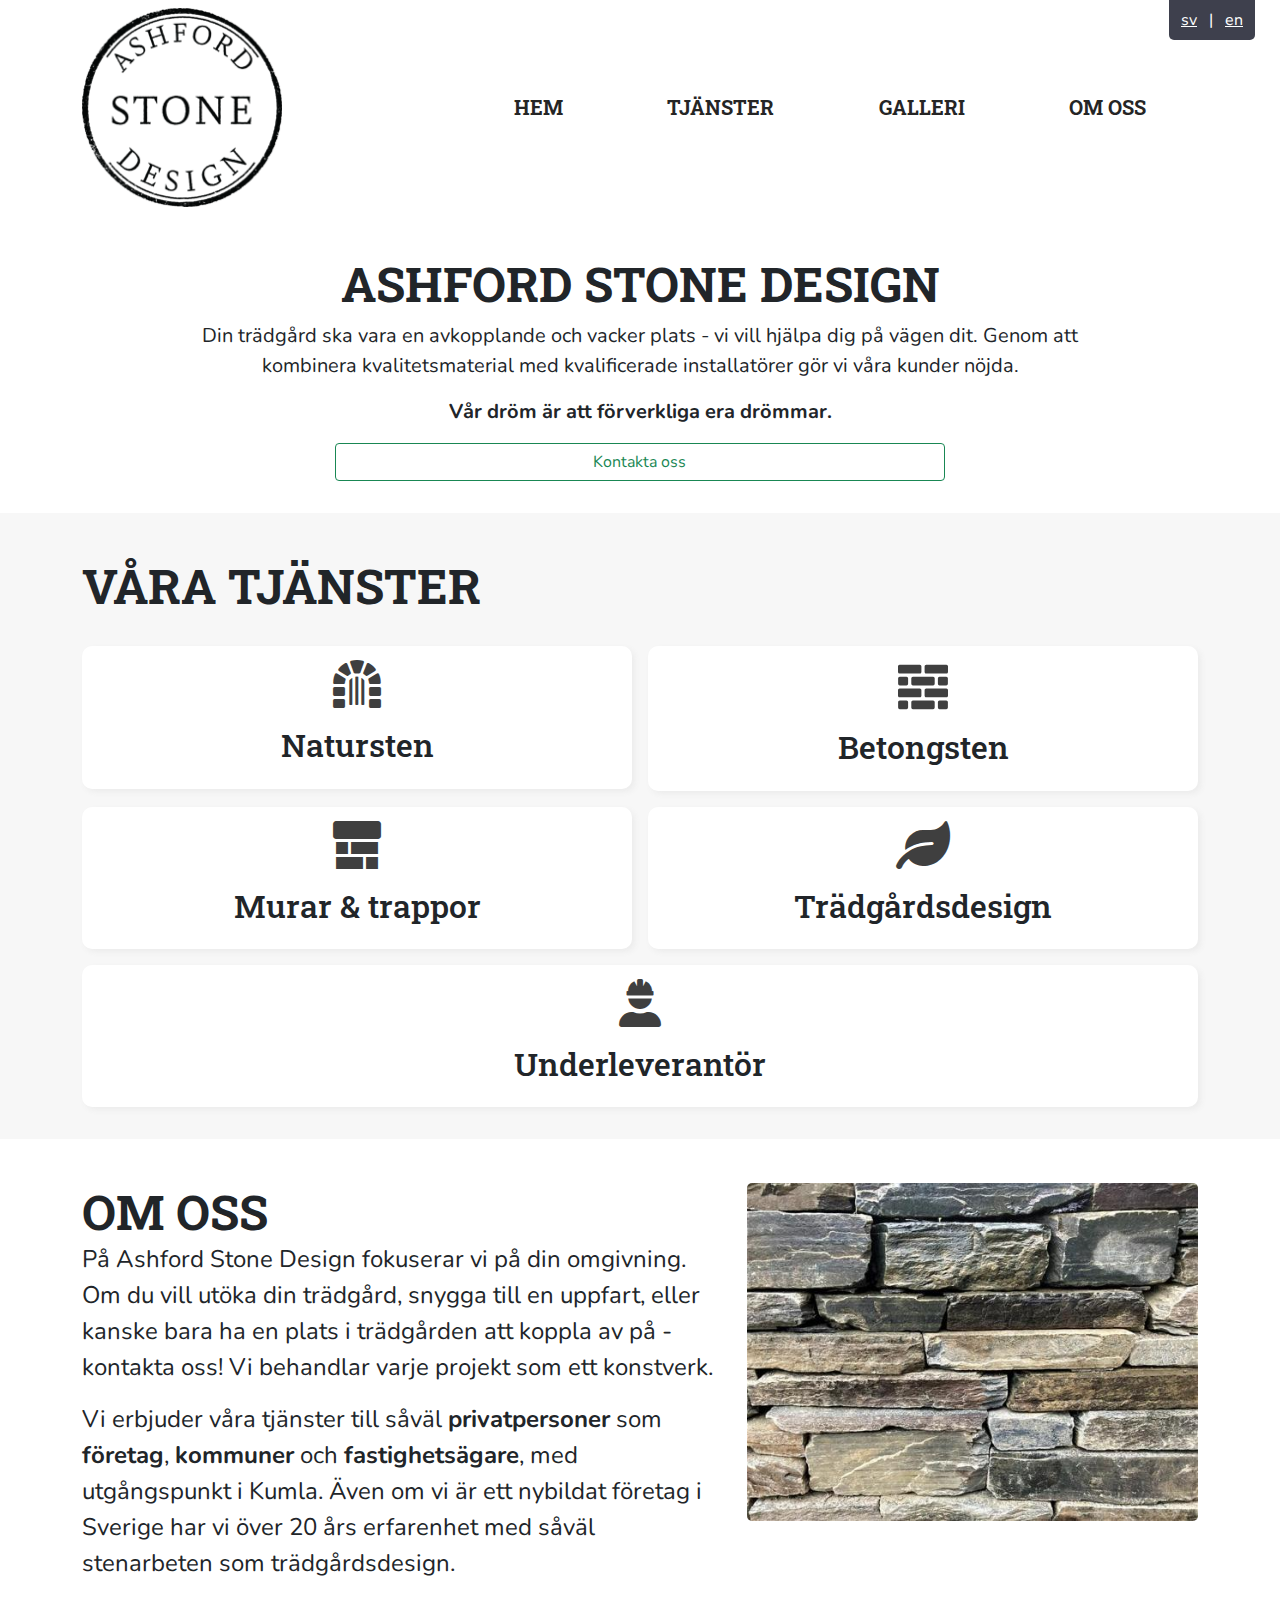
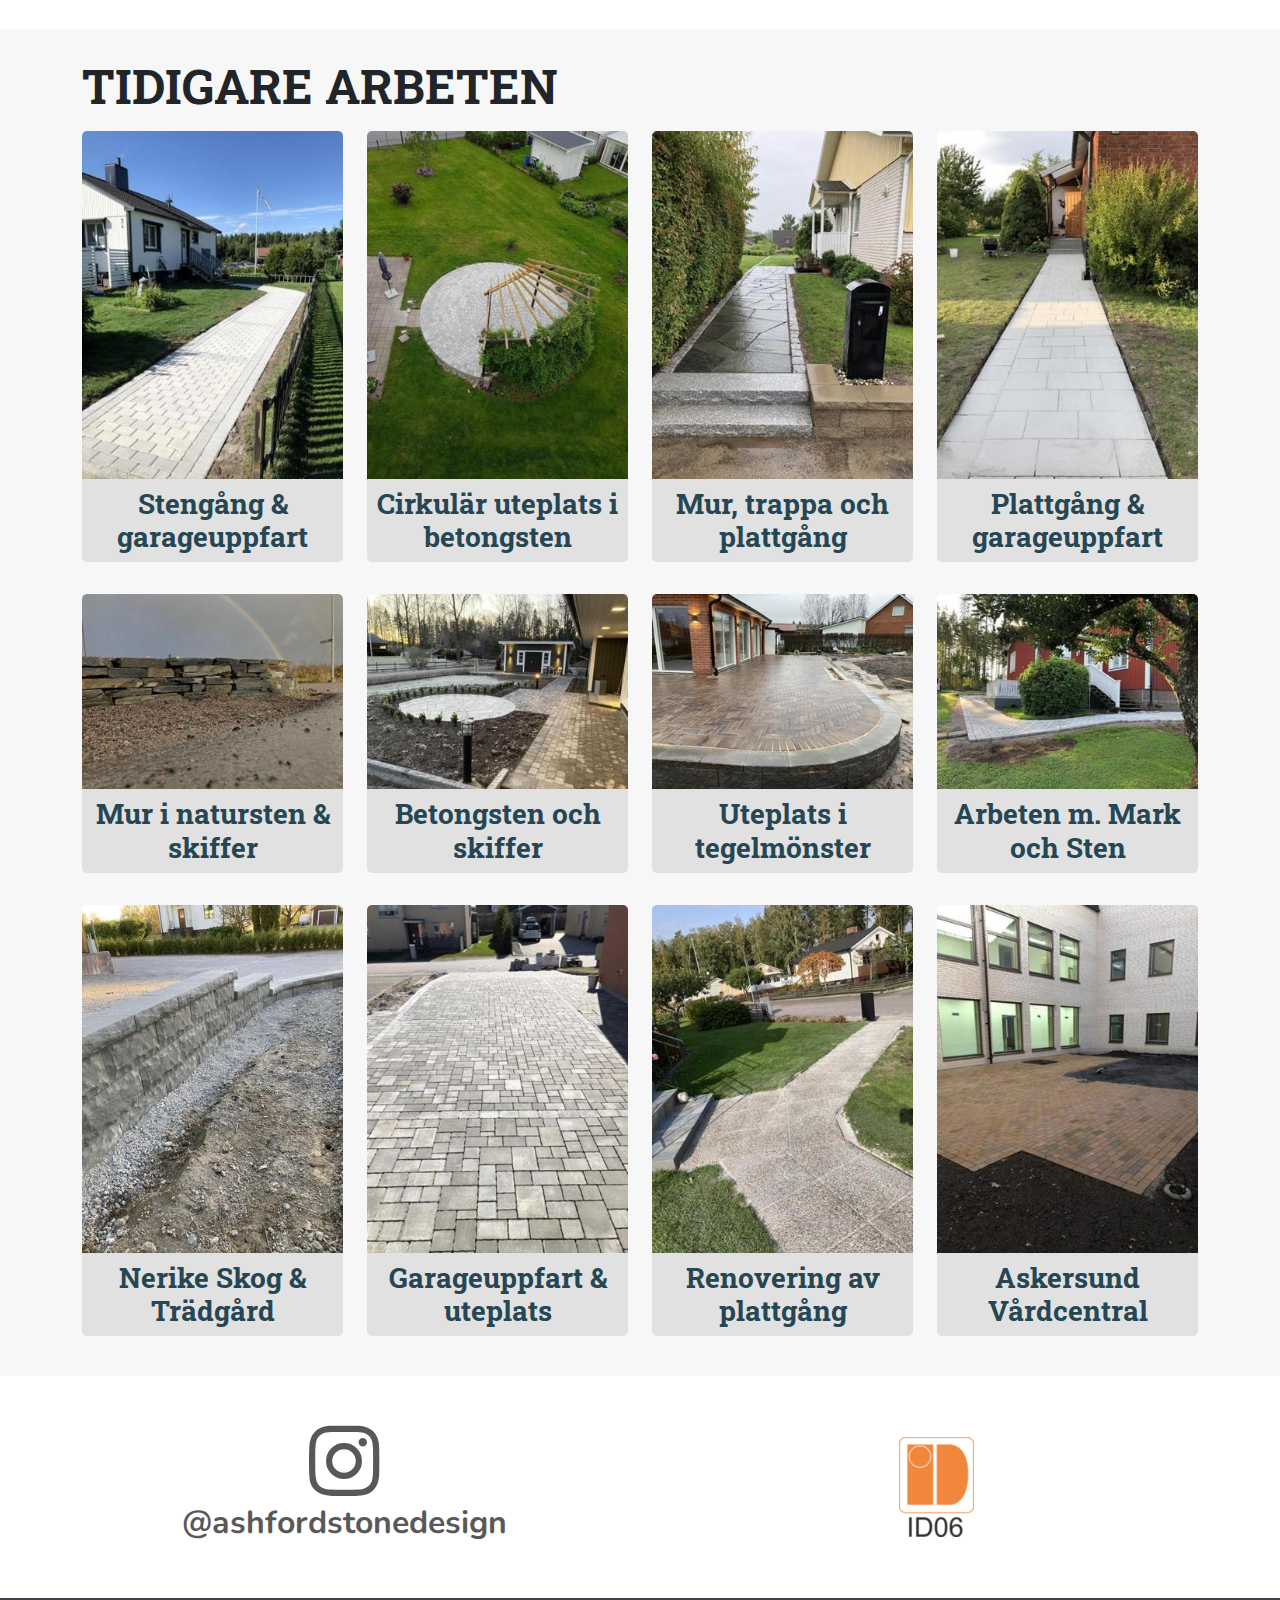
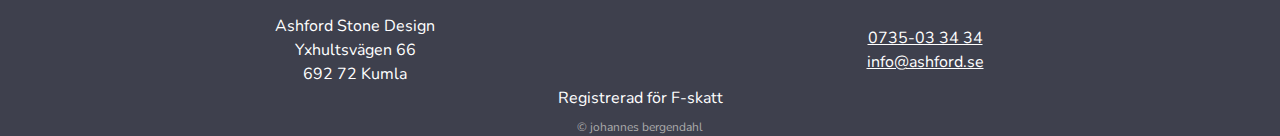
==== commit dd402c5b: "final preview" ====
--- a/index.html
+++ b/index.html
@@ -44,16 +44,16 @@
     <!-- Meta end -->
 
     <!-- Favicons start -->
-    <link rel="apple-touch-icon" sizes="60x60" href="/preview/apple-touch-icon-60x60.png">
-    <link rel="apple-touch-icon" sizes="76x76" href="/preview/apple-touch-icon-76x76.png">
-    <link rel="apple-touch-icon" sizes="120x120" href="/preview/apple-touch-icon-120x120.png">
-    <link rel="apple-touch-icon" sizes="152x152" href="/preview/apple-touch-icon-152x152.png">
-    <link rel="apple-touch-icon" sizes="180x180" href="/preview/apple-touch-icon-180x180.png">
-    <link rel="icon" type="image/png" sizes="32x32" href="/preview/favicon-32x32.png">
-    <link rel="icon" type="image/png" sizes="194x194" href="/preview/favicon-194x194.png">
-    <link rel="icon" type="image/png" sizes="192x192" href="/preview/android-chrome-192x192.png">
-    <link rel="icon" type="image/png" sizes="16x16" href="/preview/favicon-16x16.png">
-    <link rel="manifest" href="/preview/site.webmanifest">
+    <link rel="apple-touch-icon" sizes="60x60" href="/apple-touch-icon-60x60.png">
+    <link rel="apple-touch-icon" sizes="76x76" href="/apple-touch-icon-76x76.png">
+    <link rel="apple-touch-icon" sizes="120x120" href="/apple-touch-icon-120x120.png">
+    <link rel="apple-touch-icon" sizes="152x152" href="/apple-touch-icon-152x152.png">
+    <link rel="apple-touch-icon" sizes="180x180" href="/apple-touch-icon-180x180.png">
+    <link rel="icon" type="image/png" sizes="32x32" href="/favicon-32x32.png">
+    <link rel="icon" type="image/png" sizes="194x194" href="/favicon-194x194.png">
+    <link rel="icon" type="image/png" sizes="192x192" href="/android-chrome-192x192.png">
+    <link rel="icon" type="image/png" sizes="16x16" href="/favicon-16x16.png">
+    <link rel="manifest" href="/site.webmanifest">
     <meta name="apple-mobile-web-app-title" content="Ashford">
     <meta name="application-name" content="Ashford">
     <meta name="msapplication-TileColor" content="#da532c">
@@ -62,19 +62,21 @@
     <!-- Favicons end -->
 
     <!-- Fonts start -->
-    <link rel="preload" href="/preview/src/webfonts/pro-fa-brands-400-5.0.0.woff2" as="font" type="font/woff2"
+    <link rel="preload" href="src/webfonts/pro-fa-brands-400-5.0.0.woff2" as="font" type="font/woff2"
         crossorigin="anonymous">
-    <link rel="preload" href="/preview/src/webfonts/pro-fa-solid-900-5.0.0.woff2" as="font" type="font/woff2"
+    <link rel="preload" href="src/webfonts/pro-fa-solid-900-5.0.0.woff2" as="font" type="font/woff2"
         crossorigin="anonymous">
-    <link rel="preload" href="/preview/src/webfonts/pro-fa-solid-900-5.0.9.woff2" as="font" type="font/woff2"
+    <link rel="preload" href="src/webfonts/pro-fa-solid-900-5.0.9.woff2" as="font" type="font/woff2"
         crossorigin="anonymous">
-    <link rel="preload" href="/preview/src/webfonts/pro-fa-solid-900-5.0.13.woff2" as="font" type="font/woff2"
+    <link rel="preload" href="src/webfonts/pro-fa-solid-900-5.0.13.woff2" as="font" type="font/woff2"
         crossorigin="anonymous">
-    <link rel="preload" href="/preview/src/webfonts/pro-fa-solid-900-5.4.0.woff2" as="font" type="font/woff2"
+    <link rel="preload" href="src/webfonts/pro-fa-solid-900-5.4.0.woff2" as="font" type="font/woff2"
         crossorigin="anonymous">
-    <link rel="preload" href="/preview/src/webfonts/pro-fa-solid-900-5.6.0.woff2" as="font" type="font/woff2"
+    <link rel="preload" href="src/webfonts/pro-fa-solid-900-5.6.0.woff2" as="font" type="font/woff2"
         crossorigin="anonymous">
-    <link rel="preload" href="/preview/src/webfonts/pro-fa-solid-900-5.11.1.woff2" as="font" type="font/woff2"
+    <link rel="preload" href="src/webfonts/pro-fa-solid-900-5.7.0.woff2" as="font" type="font/woff2"
+        crossorigin="anonymous">
+    <link rel="preload" href="src/webfonts/pro-fa-solid-900-5.11.1.woff2" as="font" type="font/woff2"
         crossorigin="anonymous">
 
     <link rel="preconnect" href="https://fonts.gstatic.com">
@@ -89,7 +91,6 @@
 
     <link rel="stylesheet" href="src/css/bootstrap.min.css">
     <link rel="stylesheet" href="src/css/style.min.css">
-
     <link rel="preload" href="src/css/all.css" as="style" onload="this.onload=null;this.rel='stylesheet'">
     <noscript>
         <link rel="stylesheet" href="src/css/all.css">
@@ -122,7 +123,7 @@
         <div class="container-md">
             <div class="row align-items-center justify-content-between">
                 <div id="logotype" class="col-3">
-                    <a href="/" class="logo-link">
+                    <a href="#" class="logo-link">
                         <img id="img-logo" src="src/images/ashfordstonedesign_logo.png" alt="Ashford Stone Design Logo"
                             loading="lazy">
                     </a>
@@ -130,7 +131,7 @@
 
                 <div id="main-nav" class="col-8">
                     <nav class="nav">
-                        <a href="/" class="home-link">Hem</a>
+                        <a href="#" class="home-link">Hem</a>
                         <a href="#services" class="services-link">Tjänster</a>
                         <a href="#gallery" class="gallery-link">Galleri</a>
                         <a href="#about-us" class="about-us-link">Om oss</a>
@@ -143,7 +144,7 @@
             <!-- Dropdown menu -->
             <div id="dropdown-nav" class="row">
                 <nav class="nav">
-                    <a href="/" class="home-link">Hem</a>
+                    <a href="#" class="home-link">Hem</a>
                     <a href="#services" class="services-link">Tjänster</a>
                     <a href="#gallery" class="gallery-link">Galleri</a>
                     <a href="#about-us" class="about-us-link">Om oss</a>
@@ -199,61 +200,62 @@
             <div class="container-md">
                 <h1 id="services-title" class="title">Våra tjänster</h1>
 
-                <div id="service-boxes" class="row row-cols-1 row-cols-sm-2 gx-2 gy-2 gx-md-3 gy-md-3 gy-lg-3">
-                    <div class="col text-center">
-                        <a href="/preview/src/images/work/naturalriver/1.jpg" class="text-reset text-decoration-none"
-                            data-lightbox="naturalriver" data-title="Natursten & kullersten">
+                <div id="service-boxes" class="row gx-2 gy-2 gx-md-3 gy-md-3 gy-lg-3">
+                    <div class="col-12 col-sm-6 text-center">
+                        <a href="/src/images/work/naturalriver/1.jpg" class="text-reset text-decoration-none"
+                            data-lightbox="naturalriver" data-title="Natursten">
                             <div class="p-3 box">
                                 <i class="fas fa-dungeon"></i>
-                                <h2>Natursten & kullersten</h2>
+                                <h2>Natursten</h2>
                             </div>
                         </a>
                         <div class="visually-hidden d-none">
-                            <a href="/preview/src/images/work/naturalriver/2.jpg" data-lightbox="naturalriver"
-                                data-title="Natursten & kullersten"></a>
-                            <a href="/preview/src/images/work/naturalriver/3.jpg" data-lightbox="naturalriver"
-                                data-title="Natursten & kullersten"></a>
-                            <a href="/preview/src/images/work/naturalriver/4.jpg" data-lightbox="naturalriver"
-                                data-title="Natursten & kullersten"></a>
-                            <a href="/preview/src/images/work/naturalriver/5.jpg" data-lightbox="naturalriver"
-                                data-title="Natursten & kullersten"></a>
-                            <a href="/preview/src/images/work/naturalriver/6.jpg" data-lightbox="naturalriver"
-                                data-title="Natursten & kullersten"></a>
-                            <a href="/preview/src/images/work/naturalriver/7.jpg" data-lightbox="naturalriver"
-                                data-title="Natursten & kullersten"></a>
-                            <a href="/preview/src/images/work/naturalriver/8.jpg" data-lightbox="naturalriver"
-                                data-title="Natursten & kullersten"></a>
-                        </div>
-                    </div>
-
-                    <div class="col text-center">
-                        <a href="/preview/src/images/work/concrete/1.jpg" class="text-reset text-decoration-none"
+                            <a href="src/images/work/naturalriver/2.jpg" data-lightbox="naturalriver"
+                                data-title="Natursten"></a>
+                            <a href="src/images/work/naturalriver/3.jpg" data-lightbox="naturalriver"
+                                data-title="Natursten"></a>
+                            <a href="src/images/work/naturalriver/4.jpg" data-lightbox="naturalriver"
+                                data-title="Natursten"></a>
+                            <a href="src/images/work/naturalriver/5.jpg" data-lightbox="naturalriver"
+                                data-title="Natursten"></a>
+                            <a href="src/images/work/naturalriver/6.jpg" data-lightbox="naturalriver"
+                                data-title="Natursten"></a>
+                            <a href="src/images/work/naturalriver/7.jpg" data-lightbox="naturalriver"
+                                data-title="Natursten"></a>
+                            <a href="src/images/work/naturalriver/8.jpg" data-lightbox="naturalriver"
+                                data-title="Natursten"></a>
+                        </div>
+                    </div>
+
+                    <div class="col-12 col-sm-6 text-center">
+                        <a href="/src/images/work/concrete/1.jpg" class="text-reset text-decoration-none"
                             data-lightbox="concrete" data-title="Betongsten">
                             <div class="p-3 box">
-                                <i class="fas fa-building"></i>
+                                <img class="brick" src="/src/images/brick.svg"
+                                    onerror="this.onerror=null; this.src='/src/images/brick.png'" alt="Brick icon">
                                 <h2>Betongsten</h2>
                             </div>
                         </a>
                         <div class="visually-hidden d-none">
-                            <a href="/preview/src/images/work/concrete/2.jpg" data-lightbox="concrete"
+                            <a href="src/images/work/concrete/2.jpg" data-lightbox="concrete"
                                 data-title="Betongsten"></a>
-                            <a href="/preview/src/images/work/concrete/3.jpg" data-lightbox="concrete"
+                            <a href="src/images/work/concrete/3.jpg" data-lightbox="concrete"
                                 data-title="Betongsten"></a>
-                            <a href="/preview/src/images/work/concrete/4.jpg" data-lightbox="concrete"
+                            <a href="src/images/work/concrete/4.jpg" data-lightbox="concrete"
                                 data-title="Betongsten"></a>
-                            <a href="/preview/src/images/work/concrete/5.jpg" data-lightbox="concrete"
+                            <a href="src/images/work/concrete/5.jpg" data-lightbox="concrete"
                                 data-title="Betongsten"></a>
-                            <a href="/preview/src/images/work/concrete/6.jpg" data-lightbox="concrete"
+                            <a href="src/images/work/concrete/6.jpg" data-lightbox="concrete"
                                 data-title="Betongsten"></a>
-                            <a href="/preview/src/images/work/concrete/7.jpg" data-lightbox="concrete"
+                            <a href="src/images/work/concrete/7.jpg" data-lightbox="concrete"
                                 data-title="Betongsten"></a>
-                            <a href="/preview/src/images/work/concrete/8.jpg" data-lightbox="concrete"
+                            <a href="src/images/work/concrete/8.jpg" data-lightbox="concrete"
                                 data-title="Betongsten"></a>
                         </div>
                     </div>
 
-                    <div class="col text-center">
-                        <a href="/preview/src/images/work/stairswalls/1.jpg" class="text-reset text-decoration-none"
+                    <div class="col-12 col-sm-6 text-center">
+                        <a href="/src/images/work/stairswalls/1.jpg" class="text-reset text-decoration-none"
                             data-lightbox="stairswalls" data-title="Murar & trappor">
                             <div class="p-3 box">
                                 <i class="fas fa-chimney"></i>
@@ -261,25 +263,25 @@
                             </div>
                         </a>
                         <div class="visually-hidden d-none">
-                            <a href="/preview/src/images/work/stairswalls/2.jpg" data-lightbox="stairswalls"
+                            <a href="src/images/work/stairswalls/2.jpg" data-lightbox="stairswalls"
                                 data-title="Murar & trappor"></a>
-                            <a href="/preview/src/images/work/stairswalls/3.jpg" data-lightbox="stairswalls"
+                            <a href="src/images/work/stairswalls/3.jpg" data-lightbox="stairswalls"
                                 data-title="Murar & trappor"></a>
-                            <a href="/preview/src/images/work/stairswalls/4.jpg" data-lightbox="stairswalls"
+                            <a href="src/images/work/stairswalls/4.jpg" data-lightbox="stairswalls"
                                 data-title="Murar & trappor"></a>
-                            <a href="/preview/src/images/work/stairswalls/5.jpg" data-lightbox="stairswalls"
+                            <a href="src/images/work/stairswalls/5.jpg" data-lightbox="stairswalls"
                                 data-title="Murar & trappor"></a>
-                            <a href="/preview/src/images/work/stairswalls/6.jpg" data-lightbox="stairswalls"
+                            <a href="src/images/work/stairswalls/6.jpg" data-lightbox="stairswalls"
                                 data-title="Murar & trappor"></a>
-                            <a href="/preview/src/images/work/stairswalls/7.jpg" data-lightbox="stairswalls"
+                            <a href="src/images/work/stairswalls/7.jpg" data-lightbox="stairswalls"
                                 data-title="Murar & trappor"></a>
-                            <a href="/preview/src/images/work/stairswalls/8.jpg" data-lightbox="stairswalls"
+                            <a href="src/images/work/stairswalls/8.jpg" data-lightbox="stairswalls"
                                 data-title="Murar & trappor"></a>
                         </div>
                     </div>
 
-                    <div class="col text-center">
-                        <a href="/preview/src/images/work/garden/1.jpg" class="text-reset text-decoration-none"
+                    <div class="col-12 col-sm-6 text-center">
+                        <a href="/src/images/work/garden/1.jpg" class="text-reset text-decoration-none"
                             data-lightbox="garden" data-title="Trädgårdsdesign">
                             <div class="p-3 box">
                                 <i class="fas fa-leaf"></i>
@@ -287,12 +289,71 @@
                             </div>
                         </a>
                         <div class="visually-hidden d-none">
-                            <a href="/preview/src/images/work/garden/2.jpg" data-lightbox="garden"
+                            <a href="src/images/work/garden/2.jpg" data-lightbox="garden"
                                 data-title="Trädgårdsdesign"></a>
-                            <a href="/preview/src/images/work/garden/3.jpg" data-lightbox="garden"
+                            <a href="src/images/work/garden/3.jpg" data-lightbox="garden"
                                 data-title="Trädgårdsdesign"></a>
-                            <a href="/preview/src/images/work/garden/4.jpg" data-lightbox="garden"
+                            <a href="src/images/work/garden/4.jpg" data-lightbox="garden"
                                 data-title="Trädgårdsdesign"></a>
+                        </div>
+                    </div>
+
+
+                    <div class="col-12 text-center">
+                        <a href="src/images/work/projects/orebromarkosten/01.jpg"
+                            class="text-reset text-decoration-none" data-lightbox="subcontracting"
+                            data-title="Underleverantörsarbeten">
+                            <div class="p-3 box">
+                                <i class="fas fa-user-hard-hat"></i>
+                                <h2>Underleverantör</h2>
+                            </div>
+                        </a>
+                        <div class="visually-hidden d-none">
+                            <a href="src/images/work/projects/orebromarkosten/02.jpg" data-lightbox="subcontracting"
+                                data-title="Diverse arbeten med Mark och Sten i Örebro AB">
+                            </a>
+                            <a href="src/images/work/projects/orebromarkosten/03.jpg" data-lightbox="subcontracting"
+                                data-title="Diverse arbeten med Mark och Sten i Örebro AB">
+                            </a>
+                            <a href="src/images/work/projects/orebromarkosten/04.jpg" data-lightbox="subcontracting"
+                                data-title="Diverse arbeten med Mark och Sten i Örebro AB">
+                            </a>
+                            <a href="src/images/work/projects/orebromarkosten/05.jpg" data-lightbox="subcontracting"
+                                data-title="Diverse arbeten med Mark och Sten i Örebro AB">
+                            </a>
+                            <a href="src/images/work/projects/orebromarkosten/06.jpg" data-lightbox="subcontracting"
+                                data-title="Diverse arbeten med Mark och Sten i Örebro AB">
+                            </a>
+                            <a href="src/images/work/projects/orebromarkosten/07.jpg" data-lightbox="subcontracting"
+                                data-title="Diverse arbeten med Mark och Sten i Örebro AB">
+                            </a>
+                            <a href="src/images/work/projects/orebromarkosten/08.jpg" data-lightbox="subcontracting"
+                                data-title="Diverse arbeten med Mark och Sten i Örebro AB">
+                            </a>
+                            <a href="src/images/work/projects/orebromarkosten/09.jpg" data-lightbox="subcontracting"
+                                data-title="Diverse arbeten med Mark och Sten i Örebro AB">
+                            </a>
+                            <a href="src/images/work/projects/orebromarkosten/10.jpg" data-lightbox="subcontracting"
+                                data-title="Diverse arbeten med Mark och Sten i Örebro AB">
+                            </a>
+                            <a href="src/images/work/projects/orebromarkosten/11.jpg" data-lightbox="subcontracting"
+                                data-title="Diverse arbeten med Mark och Sten i Örebro AB">
+                            </a>
+                            <a href="src/images/work/projects/orebrobergategel/1.jpg" data-lightbox="subcontracting"
+                                data-title="Uteplats i fiskbensmönstrat tegel med Mark och Sten i Örebro AB och Berga">
+                            </a>
+                            <a href="src/images/work/projects/orebrobergategel/2.jpg" data-lightbox="subcontracting"
+                                data-title="Uteplats i fiskbensmönstrat tegel med Mark och Sten i Örebro AB och Berga">
+                            </a>
+                            <a href="src/images/work/projects/orebrobergategel/3.jpg" data-lightbox="subcontracting"
+                                data-title="Uteplats i fiskbensmönstrat tegel med Mark och Sten i Örebro AB och Berga">
+                            </a>
+                            <a href="src/images/work/projects/orebrobergategel/4.jpg" data-lightbox="subcontracting"
+                                data-title="Uteplats i fiskbensmönstrat tegel med Mark och Sten i Örebro AB och Berga">
+                            </a>
+                            <a href="src/images/work/projects/orebrobergategel/5.jpg" data-lightbox="subcontracting"
+                                data-title="Uteplats i fiskbensmönstrat tegel med Mark och Sten i Örebro AB och Berga">
+                            </a>
                         </div>
                     </div>
 
@@ -325,7 +386,7 @@
                     </div>
 
                     <div class="col-5 d-none d-xl-inline">
-                        <img src="/preview/src/images/parallaxv2.jpg" alt="Mur i natursten" loading="lazy"
+                        <img src="/src/images/parallaxv2.jpg" alt="Mur i natursten" loading="lazy"
                             style="max-width: 100%; border-radius: 5px;">
                     </div>
                 </div>
@@ -844,14 +905,19 @@
         </section>
 
         <!-- Socials -->
-        <section id="socials" class="text-center m-5">
-            <h2>
-                <a href="https://instagram.com/ashfordstonedesign" target="_blank"
-                    class="text-reset text-uppercase text-black-50 text-decoration-none" rel="noreferrer">
+        <section id="socials" class="text-center m-5 row">
+            <div class="col ig mb-4 mb-sm-0">
+                <a href="https://instagram.com/ashfordstonedesign" target="_blank" rel="noreferrer">
                     <i class="fab fa-instagram"></i>
-                    ashfordstonedesign
+                    <h2>@ashfordstonedesign</h2>
                 </a>
-            </h2>
+            </div>
+
+            <div class="col id06">
+                <a href="https://www.id06.se/" target="_blank" rel="noreferrer">
+                    <img src="/src/images/id06-min.png" alt="ID06">
+                </a>
+            </div>
         </section>
     </main>
 
@@ -862,7 +928,8 @@
                 <div class="col-6">
                     <address>
                         Ashford Stone Design <br>
-                        Yxhultsvägen 66, 692 72 Kumla <br>
+                        Yxhultsvägen 66 <br>
+                        692 72 Kumla <br>
                     </address>
                 </div>
                 <div class="col-6">
--- a/src/css/style.min.css
+++ b/src/css/style.min.css
@@ -1 +1,417 @@
-#nav-header{margin-bottom:1rem;font-family:"Roboto Slab",serif;font-weight:700}#nav-header .container-md{padding-top:1rem;padding-bottom:1rem}@media (min-width:768px){#nav-header .container-md{padding-top:.5rem}}#nav-header .container-md #logotype img{padding:0;margin:0;width:125px;height:124.375px}@media (min-width:576px){#nav-header .container-md #logotype img{width:200px;height:199px}}#nav-header .container-md a{color:#252525;font-size:1.25rem;text-decoration:none;text-transform:uppercase;border-bottom:2px solid transparent;-webkit-transition:border-bottom .25s;transition:border-bottom .25s}#nav-header .container-md a:hover{border-bottom:2px solid #3b3b3b;color:#181818}#nav-header .container-md #dropdown-nav{display:none}#nav-header .container-md #dropdown-nav a{display:inline-block;width:100%;margin-left:1rem;margin-top:1rem;font-size:2rem}#nav-header .container-md #dropdown-nav a:hover{border-bottom:2px solid transparent}@media (min-width:576px){#nav-header .container-md #dropdown-nav a{display:none}}#nav-header .container-md #main-nav .nav{display:-webkit-box;display:-ms-flexbox;display:flex;-webkit-box-align:end;-ms-flex-align:end;align-items:end;-webkit-box-pack:end;-ms-flex-pack:end;justify-content:flex-end;width:100%;margin:0}@media (min-width:576px){#nav-header .container-md #main-nav .nav{-ms-flex-pack:distribute;justify-content:space-around}}#nav-header .container-md #main-nav .nav a{display:none}@media (min-width:576px){#nav-header .container-md #main-nav .nav a{display:inline}}#nav-header .container-md #main-nav .nav .hamburger{display:block;cursor:pointer;color:#252525;font-size:2.5rem;margin-right:2rem}@media (min-width:576px){#nav-header .container-md #main-nav .nav .hamburger{display:none}}#lang-switch{position:absolute;right:25px;background:#3e404dff;padding:.5rem;border-bottom-left-radius:5px;border-bottom-right-radius:5px;-webkit-transition:-webkit-box-shadow .25s;transition:-webkit-box-shadow .25s;transition:box-shadow .25s;transition:box-shadow .25s,-webkit-box-shadow .25s;-webkit-box-shadow:0 5px 5px -2px transparent;box-shadow:0 5px 5px -2px transparent}#lang-switch a{color:#fff!important}#lang-switch:hover{-webkit-box-shadow:0 5px 5px -2px rgba(0,0,0,.35);box-shadow:0 5px 5px -2px rgba(0,0,0,.35)}#presentation{padding:1rem 0;text-align:center}#presentation h1{font-weight:700;font-size:3rem}#about-us-section{padding:2rem 0}#about-us-section .container h1{margin-bottom:0}#about-us-section .container p{font-size:1.5rem}.services{padding:2rem 0}.services#services-section{background:#f7f7f7ff}.services .container-md #service-boxes{margin-top:1rem;cursor:pointer}.services .container-md #service-boxes .box{background:#fff;border-radius:10px;-webkit-box-shadow:3px 3px 5px #ebebebeb;box-shadow:3px 3px 5px #ebebebeb;-webkit-transition:-webkit-box-shadow .3s,-webkit-transform .3s;transition:-webkit-box-shadow .3s,-webkit-transform .3s;transition:box-shadow .3s,transform .3s;transition:box-shadow .3s,transform .3s,-webkit-box-shadow .3s,-webkit-transform .3s}.services .container-md #service-boxes .box:hover{-webkit-box-shadow:3px 3px 5px #ebebeb;box-shadow:3px 3px 5px #ebebeb;-webkit-transform:scale(1.025);transform:scale(1.025)}.services .container-md #service-boxes .box:hover>i{color:rgba(0,0,0,.9)}.services .container-md #service-boxes .box i{font-size:3rem;color:rgba(0,0,0,.75);-webkit-transition:color .3s;transition:color .3s}.services .container-md #service-boxes .box h2{margin-top:1rem}@media (min-width:576px) and (max-width:679px){.services .container-md #service-boxes .box h2{font-size:1.41rem}}@media (min-width:854px) and (max-width:992px){.services .container-md #service-boxes .box h2{font-size:1.7rem}}#gallery-section{background:#f7f7f7ff;padding-top:1rem;padding-bottom:2rem}#gallery-section h2{padding:.5rem;color:#264653;word-wrap:break-word;word-wrap:anywhere;background:#e1e1e1;border-bottom-left-radius:5px;border-bottom-right-radius:5px;-webkit-transition:.35s;transition:.35s;font-weight:700;text-align:center}#gallery-section a{text-decoration:none!important}#gallery-section .gallery-card .show-more{position:relative;display:-webkit-box;display:-ms-flexbox;display:flex;width:100%;-webkit-box-pack:end;-ms-flex-pack:end;justify-content:flex-end;opacity:0;-webkit-transition:opacity .35s;transition:opacity .35s}#gallery-section .gallery-card .show-more i{position:absolute;background:orange;padding:10px;right:15px;border-bottom-left-radius:3px;border-bottom-right-radius:3px;color:#3e404dff!important}#gallery-section .gallery-card img{max-width:100%;border-top-left-radius:5px;border-top-right-radius:5px}#gallery-section .gallery-card:hover h2{background:#365a54;color:#fff}#gallery-section .gallery-card:hover>a>.show-more{opacity:1}#lightbox .lb-outerContainer{background:rgba(0,0,0,.1)}#lightbox .lb-outerContainer .lb-container .lb-image{border:2px solid #ffffffaa}html{scroll-behavior:smooth}body{min-width:175px;font-family:Nunito,sans-serif}h1,h2,h4{font-family:"Roboto Slab",serif}.title{margin-bottom:1rem;font-weight:700;font-size:3rem;text-transform:uppercase}.logo-link{border:none!important}.padder{position:relative;top:-3rem}.padder h4{visibility:hidden;font-size:.25rem;line-height:1}#footer{background:#3e404dff;color:#fff;padding-top:1rem;padding-bottom:.5rem;word-wrap:break-word;word-wrap:anywhere}#footer a{color:#fff}#footer a:hover{color:#c7c7c7}#footer p{margin-bottom:0}#footer address{margin:0}#credit{background:#3e404dff;text-align:center;font-size:12px}#credit a{color:#acacac;text-decoration:none}+#nav-header {
+  margin-bottom: 1rem;
+  font-family: "Roboto Slab", serif;
+  font-weight: bold;
+}
+
+#nav-header .container-md {
+  padding-top: 1rem;
+  padding-bottom: 1rem;
+}
+
+@media (min-width: 768px) {
+  #nav-header .container-md {
+    padding-top: 0.5rem;
+  }
+}
+
+#nav-header .container-md #logotype img {
+  padding: 0;
+  margin: 0;
+  width: 125px;
+  height: 124.375px;
+}
+
+@media (min-width: 576px) {
+  #nav-header .container-md #logotype img {
+    width: 200px;
+    height: 199px;
+  }
+}
+
+#nav-header .container-md a {
+  color: #252525;
+  font-size: 1.25rem;
+  text-decoration: none;
+  text-transform: uppercase;
+  border-bottom: 2px solid transparent;
+  -webkit-transition: border-bottom 0.25s;
+  transition: border-bottom 0.25s;
+}
+
+#nav-header .container-md a:hover {
+  border-bottom: 2px solid #3b3b3b;
+  color: #181818;
+}
+
+#nav-header .container-md #dropdown-nav {
+  display: none;
+}
+
+#nav-header .container-md #dropdown-nav a {
+  display: inline-block;
+  width: 100%;
+  margin-left: 1rem;
+  margin-top: 1rem;
+  font-size: 2rem;
+}
+
+#nav-header .container-md #dropdown-nav a:hover {
+  border-bottom: 2px solid transparent;
+}
+
+@media (min-width: 576px) {
+  #nav-header .container-md #dropdown-nav a {
+    display: none;
+  }
+}
+
+#nav-header .container-md #main-nav .nav {
+  display: -webkit-box;
+  display: -ms-flexbox;
+  display: flex;
+  -webkit-box-align: end;
+      -ms-flex-align: end;
+          align-items: end;
+  -webkit-box-pack: end;
+      -ms-flex-pack: end;
+          justify-content: flex-end;
+  width: 100%;
+  margin: 0;
+}
+
+@media (min-width: 576px) {
+  #nav-header .container-md #main-nav .nav {
+    -ms-flex-pack: distribute;
+        justify-content: space-around;
+  }
+}
+
+#nav-header .container-md #main-nav .nav a {
+  display: none;
+}
+
+@media (min-width: 576px) {
+  #nav-header .container-md #main-nav .nav a {
+    display: inline;
+  }
+}
+
+#nav-header .container-md #main-nav .nav .hamburger {
+  display: block;
+  cursor: pointer;
+  color: #252525;
+  font-size: 2.5rem;
+  margin-right: 2rem;
+}
+
+@media (min-width: 576px) {
+  #nav-header .container-md #main-nav .nav .hamburger {
+    display: none;
+  }
+}
+
+#lang-switch {
+  position: absolute;
+  right: 25px;
+  background: #3e404dff;
+  padding: 0.5rem;
+  border-bottom-left-radius: 5px;
+  border-bottom-right-radius: 5px;
+  -webkit-transition: -webkit-box-shadow 0.25s;
+  transition: -webkit-box-shadow 0.25s;
+  transition: box-shadow 0.25s;
+  transition: box-shadow 0.25s, -webkit-box-shadow 0.25s;
+  -webkit-box-shadow: 0 5px 5px -2px transparent;
+          box-shadow: 0 5px 5px -2px transparent;
+}
+
+#lang-switch a {
+  color: white !important;
+}
+
+#lang-switch:hover {
+  -webkit-box-shadow: 0 5px 5px -2px rgba(0, 0, 0, 0.35);
+          box-shadow: 0 5px 5px -2px rgba(0, 0, 0, 0.35);
+}
+
+#presentation {
+  padding: 1rem 0;
+  text-align: center;
+}
+
+#presentation h1 {
+  font-weight: bold;
+  font-size: 3rem;
+}
+
+#about-us-section {
+  padding: 2rem 0;
+}
+
+#about-us-section .container h1 {
+  margin-bottom: 0;
+}
+
+#about-us-section .container p {
+  font-size: 1.5rem;
+}
+
+.services {
+  padding: 2rem 0;
+}
+
+.services#services-section {
+  background: #f7f7f7ff;
+}
+
+.services .brick {
+  width: 50px;
+  opacity: 0.75;
+  -webkit-transition: 0.2s;
+  transition: 0.2s;
+}
+
+.services .container-md #service-boxes {
+  margin-top: 1rem;
+  cursor: pointer;
+}
+
+.services .container-md #service-boxes .box {
+  background: white;
+  border-radius: 10px;
+  -webkit-box-shadow: 3px 3px 5px #ebebebeb;
+          box-shadow: 3px 3px 5px #ebebebeb;
+  -webkit-transition: -webkit-box-shadow 0.3s, -webkit-transform 0.3s;
+  transition: -webkit-box-shadow 0.3s, -webkit-transform 0.3s;
+  transition: box-shadow 0.3s, transform 0.3s;
+  transition: box-shadow 0.3s, transform 0.3s, -webkit-box-shadow 0.3s, -webkit-transform 0.3s;
+}
+
+.services .container-md #service-boxes .box:hover {
+  -webkit-box-shadow: 3px 3px 5px #ebebeb;
+          box-shadow: 3px 3px 5px #ebebeb;
+  -webkit-transform: scale(1.025);
+          transform: scale(1.025);
+}
+
+.services .container-md #service-boxes .box:hover > i {
+  color: rgba(0, 0, 0, 0.9);
+}
+
+.services .container-md #service-boxes .box:hover > .brick {
+  opacity: 0.9;
+}
+
+.services .container-md #service-boxes .box i {
+  font-size: 3rem;
+  color: rgba(0, 0, 0, 0.75);
+  -webkit-transition: color 0.3s;
+  transition: color 0.3s;
+}
+
+.services .container-md #service-boxes .box h2 {
+  margin-top: 1rem;
+}
+
+@media (min-width: 576px) and (max-width: 679px) {
+  .services .container-md #service-boxes .box h2 {
+    font-size: 1.41rem;
+  }
+}
+
+@media (min-width: 854px) and (max-width: 992px) {
+  .services .container-md #service-boxes .box h2 {
+    font-size: 1.7rem;
+  }
+}
+
+#gallery-section {
+  background: #f7f7f7ff;
+  padding-top: 1rem;
+  padding-bottom: 2rem;
+}
+
+#gallery-section h2 {
+  padding: 0.5rem;
+  color: #264653;
+  word-wrap: break-word;
+  word-wrap: anywhere;
+  background: #e1e1e1;
+  border-bottom-left-radius: 5px;
+  border-bottom-right-radius: 5px;
+  -webkit-transition: 0.35s;
+  transition: 0.35s;
+  font-weight: bold;
+  text-align: center;
+}
+
+#gallery-section a {
+  text-decoration: none !important;
+}
+
+#gallery-section .gallery-card .show-more {
+  position: relative;
+  display: -webkit-box;
+  display: -ms-flexbox;
+  display: flex;
+  width: 100%;
+  -webkit-box-pack: end;
+      -ms-flex-pack: end;
+          justify-content: flex-end;
+  opacity: 0;
+  -webkit-transition: opacity 0.35s;
+  transition: opacity 0.35s;
+}
+
+#gallery-section .gallery-card .show-more i {
+  position: absolute;
+  background: orange;
+  padding: 10px;
+  right: 15px;
+  border-bottom-left-radius: 3px;
+  border-bottom-right-radius: 3px;
+  color: #3e404dff !important;
+}
+
+#gallery-section .gallery-card img {
+  max-width: 100%;
+  border-top-left-radius: 5px;
+  border-top-right-radius: 5px;
+}
+
+#gallery-section .gallery-card:hover h2 {
+  background: #365A54;
+  color: white;
+}
+
+#gallery-section .gallery-card:hover > a > .show-more {
+  opacity: 1;
+}
+
+#lightbox .lb-outerContainer {
+  background: rgba(0, 0, 0, 0.1);
+}
+
+#lightbox .lb-outerContainer .lb-container .lb-image {
+  border: 2px solid #ffffffaa;
+}
+
+html {
+  scroll-behavior: smooth;
+}
+
+body {
+  min-width: 175px;
+  font-family: "Nunito", sans-serif;
+}
+
+h1,
+h2,
+h4 {
+  font-family: "Roboto Slab", serif;
+}
+
+.title {
+  margin-bottom: 1rem;
+  font-weight: bold;
+  font-size: 3rem;
+  text-transform: uppercase;
+}
+
+.logo-link {
+  border: none !important;
+}
+
+.padder {
+  position: relative;
+  top: -3rem;
+}
+
+.padder h4 {
+  visibility: hidden;
+  font-size: 0.25rem;
+  line-height: 1;
+}
+
+#socials {
+  -webkit-box-align: center;
+      -ms-flex-align: center;
+          align-items: center;
+}
+
+#socials .ig {
+  opacity: 0.65;
+  -webkit-transition: 0.2s;
+  transition: 0.2s;
+}
+
+#socials .ig i {
+  font-size: 5rem;
+  display: block;
+}
+
+#socials .ig:hover {
+  opacity: 1;
+}
+
+#socials .id06 {
+  max-width: 100%;
+  opacity: 0.9;
+}
+
+#socials .id06 img {
+  opacity: 0.9;
+  -webkit-transition: opacity 0.2s;
+  transition: opacity 0.2s;
+}
+
+#socials .id06 img:hover {
+  opacity: 1;
+}
+
+#socials a {
+  color: black;
+  text-decoration: none;
+}
+
+#socials h2 {
+  font-family: "Nunito", sans-serif;
+  font-weight: bold;
+}
+
+#footer {
+  background: #3e404dff;
+  color: white;
+  padding-top: 1rem;
+  padding-bottom: 0.5rem;
+  word-wrap: break-word;
+  word-wrap: anywhere;
+}
+
+#footer a {
+  color: white;
+}
+
+#footer a:hover {
+  color: #c7c7c7;
+}
+
+#footer p {
+  margin-bottom: 0;
+}
+
+#footer address {
+  margin: 0;
+}
+
+#credit {
+  background: #3e404dff;
+  text-align: center;
+  font-size: 12px;
+}
+
+#credit a {
+  color: #acacac;
+  text-decoration: none;
+}
--- a/src/css/all.css
+++ b/src/css/all.css
@@ -1,4 +1,142 @@
 /*!
  * Font Awesome Pro 5.15.1 by @fontawesome - https://fontawesome.com
  * License - https://fontawesome.com/license (Commercial License)
- */.fab,.fas{-moz-osx-font-smoothing:grayscale;-webkit-font-smoothing:antialiased;display:inline-block;font-style:normal;font-variant:normal;text-rendering:auto;line-height:1}.fa-bars:before{content:"\f0c9"}.fa-building:before{content:"\f1ad"}.fa-chimney:before{content:"\f78b"}.fa-dungeon:before{content:"\f6d9"}.fa-leaf:before{content:"\f06c"}.fa-times:before{content:"\f00d"}.fa-instagram:before{content:"\f16d"}.fa-plus:before{content:"\f067"}.fa-paper-plane::before{content:"\f1d8"}.fa-mobile-alt::before{content:"\f3cd"}@font-face{font-family:"Font Awesome 5 Brands";font-style:normal;font-weight:400;font-display:block;src:url(../webfonts/pro-fa-brands-400-5.0.0.woff2) format("woff2");unicode-range:U+f16d}.fab{font-family:"Font Awesome 5 Brands";font-weight:400}@font-face{font-family:"Font Awesome 5 Pro";font-style:normal;font-weight:900;font-display:block;src:url(../webfonts/pro-fa-solid-900-5.0.0.woff2) format("woff2");unicode-range:U+f0c9,U+f1ad,U+f3cd,U+f1d8}@font-face{font-family:"Font Awesome 5 Pro";font-style:normal;font-weight:900;font-display:block;src:url(../webfonts/pro-fa-solid-900-5.0.9.woff2) format("woff2");unicode-range:U+f06c}@font-face{font-family:"Font Awesome 5 Pro";font-style:normal;font-weight:900;font-display:block;src:url(../webfonts/pro-fa-solid-900-5.0.13.woff2) format("woff2");unicode-range:U+f067}@font-face{font-family:"Font Awesome 5 Pro";font-style:normal;font-weight:900;font-display:block;src:url(../webfonts/pro-fa-solid-900-5.4.0.woff2) format("woff2");unicode-range:U+f6d9}@font-face{font-family:"Font Awesome 5 Pro";font-style:normal;font-weight:900;font-display:block;src:url(../webfonts/pro-fa-solid-900-5.6.0.woff2) format("woff2");unicode-range:U+f78b}@font-face{font-family:"Font Awesome 5 Pro";font-style:normal;font-weight:900;font-display:block;src:url(../webfonts/pro-fa-solid-900-5.11.1.woff2) format("woff2");unicode-range:U+f00d}.fas{font-family:"Font Awesome 5 Pro";font-weight:900}+ */
+.fa,
+.fab,
+.fas {
+    -moz-osx-font-smoothing: grayscale;
+    -webkit-font-smoothing: antialiased;
+    display: inline-block;
+    font-style: normal;
+    font-variant: normal;
+    text-rendering: auto;
+    line-height: 1
+}
+
+.fa-bars:before {
+    content: "\f0c9"
+}
+
+.fa-building:before {
+    content: "\f1ad"
+}
+
+.fa-chimney:before {
+    content: "\f78b"
+}
+
+.fa-dungeon:before {
+    content: "\f6d9"
+}
+
+.fa-instagram:before {
+    content: "\f16d"
+}
+
+.fa-leaf:before {
+    content: "\f06c"
+}
+
+.fa-mobile-alt::before {
+    content: "\f3cd";
+}
+
+.fa-paper-plane::before {
+    content: "\f1d8";
+}
+
+.fa-plus:before {
+    content: "\f067"
+}
+
+.fa-times:before {
+    content: "\f00d"
+}
+
+.fa-user-hard-hat:before {
+    content: "\f82c"
+}
+
+@font-face {
+    font-family: "Font Awesome 5 Brands";
+    font-style: normal;
+    font-weight: 400;
+    font-display: block;
+    src: url(../webfonts/pro-fa-brands-400-5.0.0.woff2) format("woff2");
+    unicode-range: U+f16d
+}
+
+.fab {
+    font-family: "Font Awesome 5 Brands";
+    font-weight: 400
+}
+
+@font-face {
+    font-family: "Font Awesome 5 Pro";
+    font-style: normal;
+    font-weight: 900;
+    font-display: block;
+    src: url(../webfonts/pro-fa-solid-900-5.0.0.woff2) format("woff2");
+    unicode-range: U+f0c9, U+f1ad, U+f3cd, U+f1d8
+}
+
+@font-face {
+    font-family: "Font Awesome 5 Pro";
+    font-style: normal;
+    font-weight: 900;
+    font-display: block;
+    src: url(../webfonts/pro-fa-solid-900-5.0.9.woff2) format("woff2");
+    unicode-range: U+f06c
+}
+
+@font-face {
+    font-family: "Font Awesome 5 Pro";
+    font-style: normal;
+    font-weight: 900;
+    font-display: block;
+    src: url(../webfonts/pro-fa-solid-900-5.0.13.woff2) format("woff2");
+    unicode-range: U+f067
+}
+
+@font-face {
+    font-family: "Font Awesome 5 Pro";
+    font-style: normal;
+    font-weight: 900;
+    font-display: block;
+    src: url(../webfonts/pro-fa-solid-900-5.4.0.woff2) format("woff2");
+    unicode-range: U+f6d9
+}
+
+@font-face {
+    font-family: "Font Awesome 5 Pro";
+    font-style: normal;
+    font-weight: 900;
+    font-display: block;
+    src: url(../webfonts/pro-fa-solid-900-5.6.0.woff2) format("woff2");
+    unicode-range: U+f78b
+}
+
+@font-face {
+    font-family: "Font Awesome 5 Pro";
+    font-style: normal;
+    font-weight: 900;
+    font-display: block;
+    src: url(../webfonts/pro-fa-solid-900-5.7.0.woff2) format("woff2");
+    unicode-range: U+f82c
+}
+
+@font-face {
+    font-family: "Font Awesome 5 Pro";
+    font-style: normal;
+    font-weight: 900;
+    font-display: block;
+    src: url(../webfonts/pro-fa-solid-900-5.11.1.woff2) format("woff2");
+    unicode-range: U+f00d
+}
+
+.fa,
+.fas {
+    font-family: "Font Awesome 5 Pro";
+    font-weight: 900
+}--- a/src/css/all.css
+++ b/src/css/all.css
@@ -1,4 +1,142 @@
 /*!
  * Font Awesome Pro 5.15.1 by @fontawesome - https://fontawesome.com
  * License - https://fontawesome.com/license (Commercial License)
- */.fab,.fas{-moz-osx-font-smoothing:grayscale;-webkit-font-smoothing:antialiased;display:inline-block;font-style:normal;font-variant:normal;text-rendering:auto;line-height:1}.fa-bars:before{content:"\f0c9"}.fa-building:before{content:"\f1ad"}.fa-chimney:before{content:"\f78b"}.fa-dungeon:before{content:"\f6d9"}.fa-leaf:before{content:"\f06c"}.fa-times:before{content:"\f00d"}.fa-instagram:before{content:"\f16d"}.fa-plus:before{content:"\f067"}.fa-paper-plane::before{content:"\f1d8"}.fa-mobile-alt::before{content:"\f3cd"}@font-face{font-family:"Font Awesome 5 Brands";font-style:normal;font-weight:400;font-display:block;src:url(../webfonts/pro-fa-brands-400-5.0.0.woff2) format("woff2");unicode-range:U+f16d}.fab{font-family:"Font Awesome 5 Brands";font-weight:400}@font-face{font-family:"Font Awesome 5 Pro";font-style:normal;font-weight:900;font-display:block;src:url(../webfonts/pro-fa-solid-900-5.0.0.woff2) format("woff2");unicode-range:U+f0c9,U+f1ad,U+f3cd,U+f1d8}@font-face{font-family:"Font Awesome 5 Pro";font-style:normal;font-weight:900;font-display:block;src:url(../webfonts/pro-fa-solid-900-5.0.9.woff2) format("woff2");unicode-range:U+f06c}@font-face{font-family:"Font Awesome 5 Pro";font-style:normal;font-weight:900;font-display:block;src:url(../webfonts/pro-fa-solid-900-5.0.13.woff2) format("woff2");unicode-range:U+f067}@font-face{font-family:"Font Awesome 5 Pro";font-style:normal;font-weight:900;font-display:block;src:url(../webfonts/pro-fa-solid-900-5.4.0.woff2) format("woff2");unicode-range:U+f6d9}@font-face{font-family:"Font Awesome 5 Pro";font-style:normal;font-weight:900;font-display:block;src:url(../webfonts/pro-fa-solid-900-5.6.0.woff2) format("woff2");unicode-range:U+f78b}@font-face{font-family:"Font Awesome 5 Pro";font-style:normal;font-weight:900;font-display:block;src:url(../webfonts/pro-fa-solid-900-5.11.1.woff2) format("woff2");unicode-range:U+f00d}.fas{font-family:"Font Awesome 5 Pro";font-weight:900}+ */
+.fa,
+.fab,
+.fas {
+    -moz-osx-font-smoothing: grayscale;
+    -webkit-font-smoothing: antialiased;
+    display: inline-block;
+    font-style: normal;
+    font-variant: normal;
+    text-rendering: auto;
+    line-height: 1
+}
+
+.fa-bars:before {
+    content: "\f0c9"
+}
+
+.fa-building:before {
+    content: "\f1ad"
+}
+
+.fa-chimney:before {
+    content: "\f78b"
+}
+
+.fa-dungeon:before {
+    content: "\f6d9"
+}
+
+.fa-instagram:before {
+    content: "\f16d"
+}
+
+.fa-leaf:before {
+    content: "\f06c"
+}
+
+.fa-mobile-alt::before {
+    content: "\f3cd";
+}
+
+.fa-paper-plane::before {
+    content: "\f1d8";
+}
+
+.fa-plus:before {
+    content: "\f067"
+}
+
+.fa-times:before {
+    content: "\f00d"
+}
+
+.fa-user-hard-hat:before {
+    content: "\f82c"
+}
+
+@font-face {
+    font-family: "Font Awesome 5 Brands";
+    font-style: normal;
+    font-weight: 400;
+    font-display: block;
+    src: url(../webfonts/pro-fa-brands-400-5.0.0.woff2) format("woff2");
+    unicode-range: U+f16d
+}
+
+.fab {
+    font-family: "Font Awesome 5 Brands";
+    font-weight: 400
+}
+
+@font-face {
+    font-family: "Font Awesome 5 Pro";
+    font-style: normal;
+    font-weight: 900;
+    font-display: block;
+    src: url(../webfonts/pro-fa-solid-900-5.0.0.woff2) format("woff2");
+    unicode-range: U+f0c9, U+f1ad, U+f3cd, U+f1d8
+}
+
+@font-face {
+    font-family: "Font Awesome 5 Pro";
+    font-style: normal;
+    font-weight: 900;
+    font-display: block;
+    src: url(../webfonts/pro-fa-solid-900-5.0.9.woff2) format("woff2");
+    unicode-range: U+f06c
+}
+
+@font-face {
+    font-family: "Font Awesome 5 Pro";
+    font-style: normal;
+    font-weight: 900;
+    font-display: block;
+    src: url(../webfonts/pro-fa-solid-900-5.0.13.woff2) format("woff2");
+    unicode-range: U+f067
+}
+
+@font-face {
+    font-family: "Font Awesome 5 Pro";
+    font-style: normal;
+    font-weight: 900;
+    font-display: block;
+    src: url(../webfonts/pro-fa-solid-900-5.4.0.woff2) format("woff2");
+    unicode-range: U+f6d9
+}
+
+@font-face {
+    font-family: "Font Awesome 5 Pro";
+    font-style: normal;
+    font-weight: 900;
+    font-display: block;
+    src: url(../webfonts/pro-fa-solid-900-5.6.0.woff2) format("woff2");
+    unicode-range: U+f78b
+}
+
+@font-face {
+    font-family: "Font Awesome 5 Pro";
+    font-style: normal;
+    font-weight: 900;
+    font-display: block;
+    src: url(../webfonts/pro-fa-solid-900-5.7.0.woff2) format("woff2");
+    unicode-range: U+f82c
+}
+
+@font-face {
+    font-family: "Font Awesome 5 Pro";
+    font-style: normal;
+    font-weight: 900;
+    font-display: block;
+    src: url(../webfonts/pro-fa-solid-900-5.11.1.woff2) format("woff2");
+    unicode-range: U+f00d
+}
+
+.fa,
+.fas {
+    font-family: "Font Awesome 5 Pro";
+    font-weight: 900
+}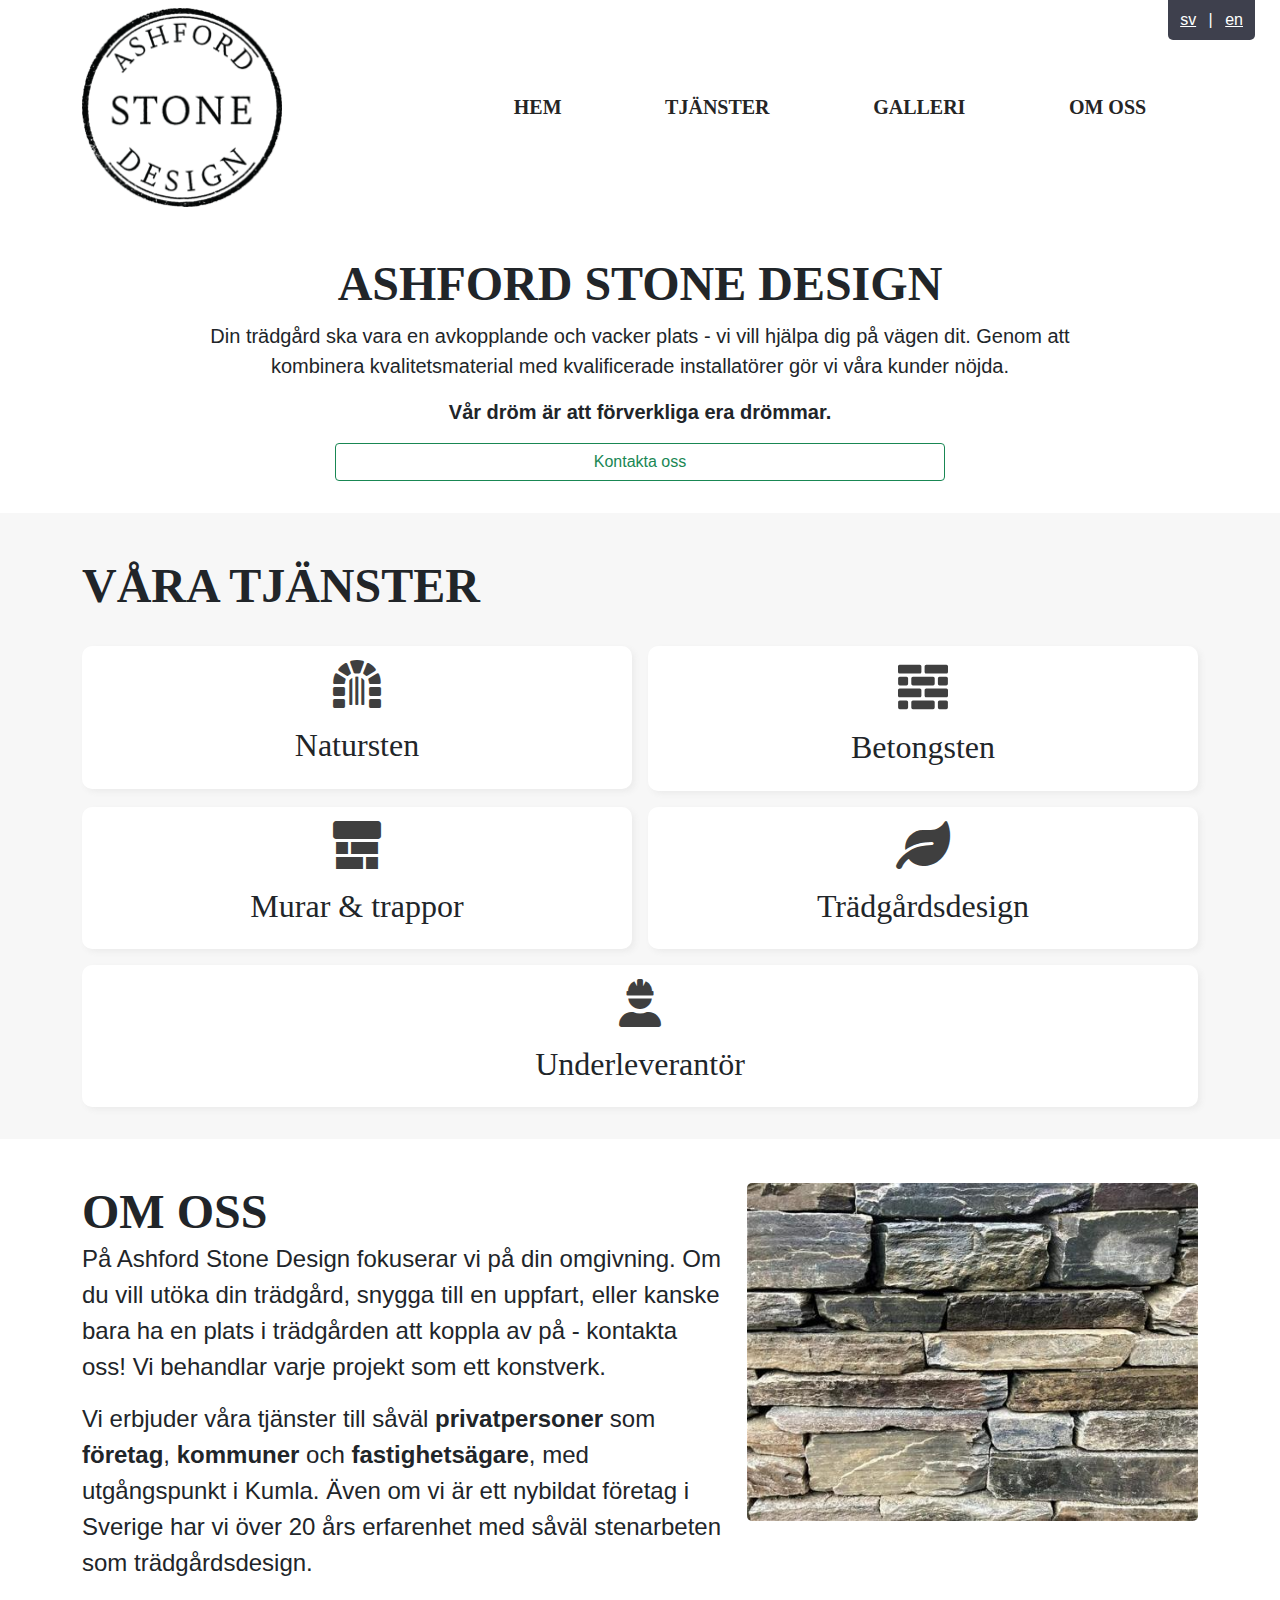
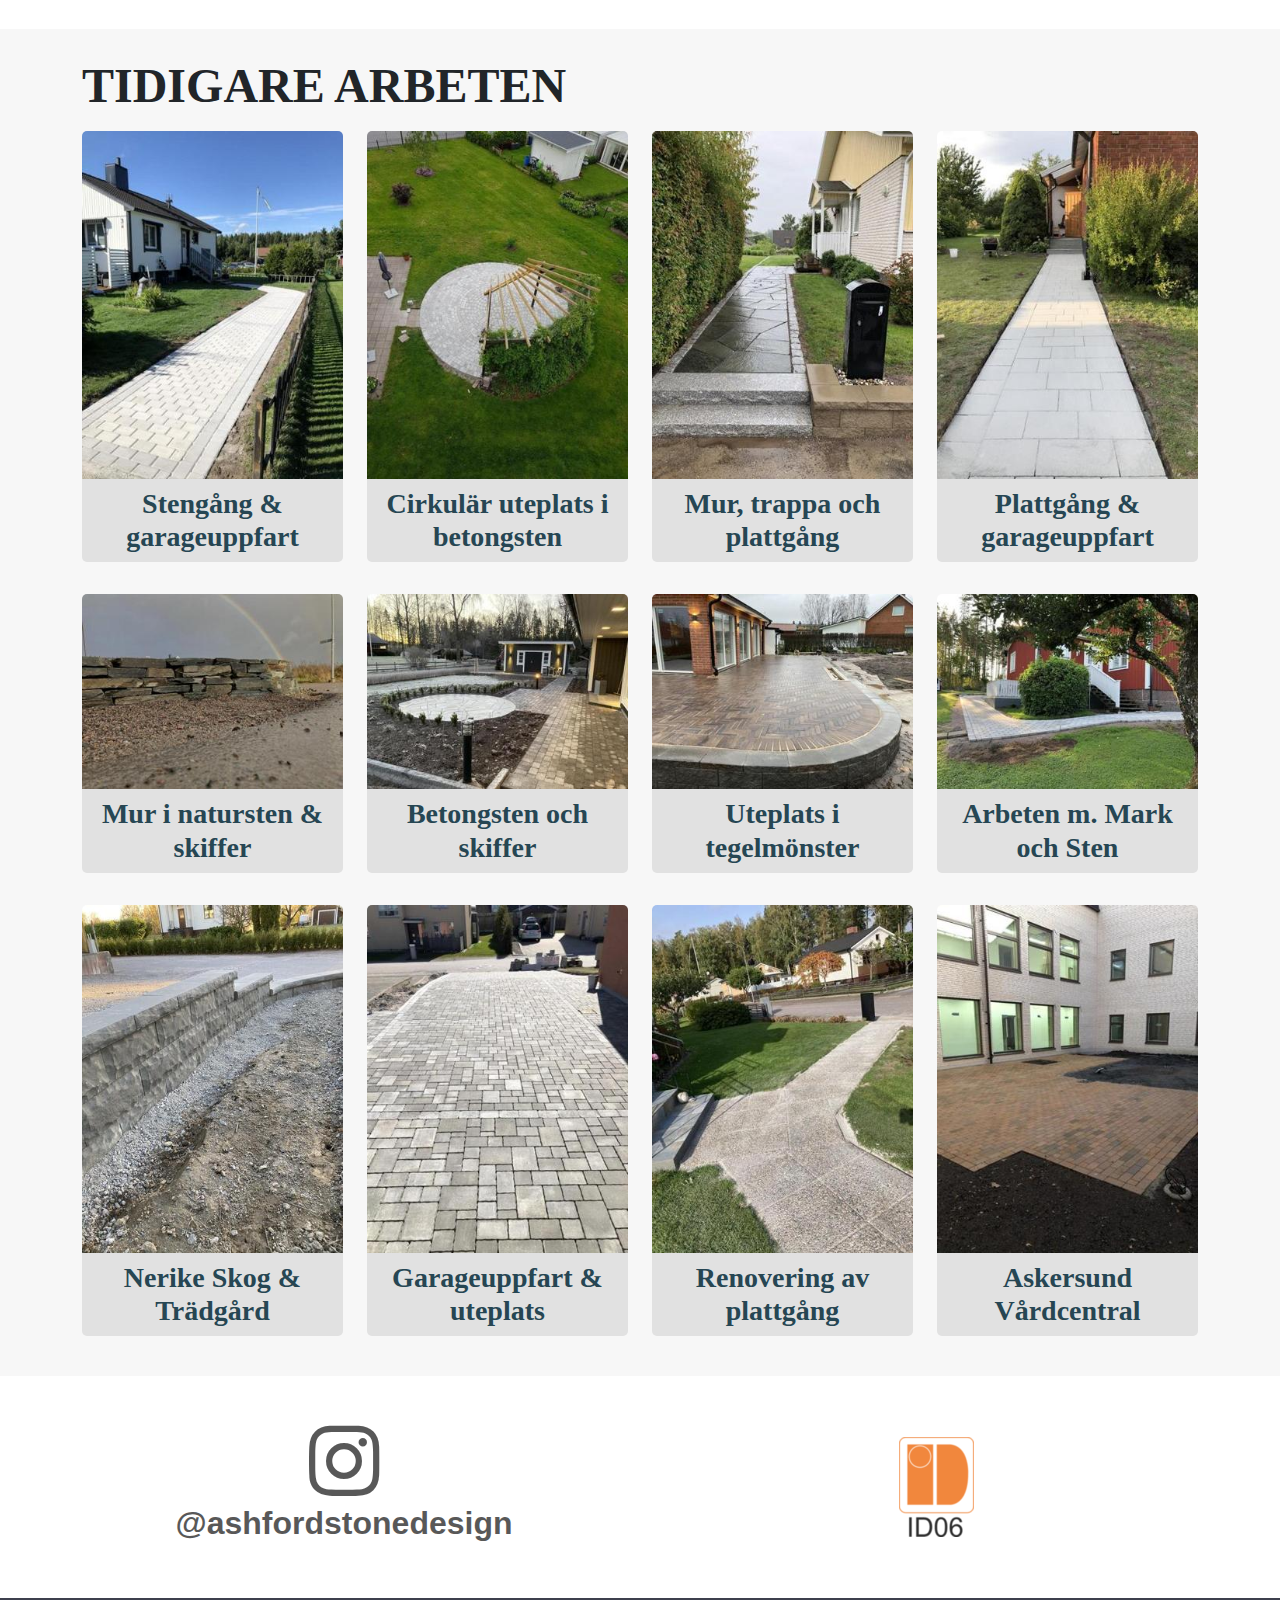
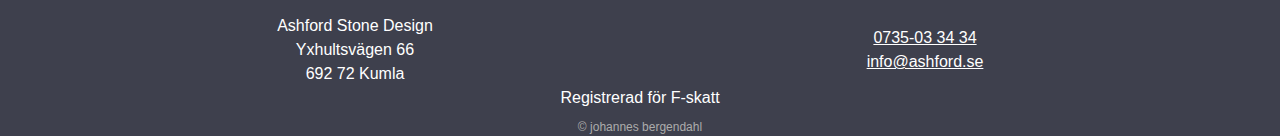
==== commit 017bce56: "final preview" ====
--- a/index.html
+++ b/index.html
@@ -62,45 +62,45 @@
     <!-- Favicons end -->
 
     <!-- Fonts start -->
-    <link rel="preload" href="src/webfonts/pro-fa-brands-400-5.0.0.woff2" as="font" type="font/woff2"
+    <link rel="preload" href="/src/webfonts/pro-fa-brands-400-5.0.0.woff2" as="font" type="font/woff2"
         crossorigin="anonymous">
-    <link rel="preload" href="src/webfonts/pro-fa-solid-900-5.0.0.woff2" as="font" type="font/woff2"
+    <link rel="preload" href="/src/webfonts/pro-fa-solid-900-5.0.0.woff2" as="font" type="font/woff2"
         crossorigin="anonymous">
-    <link rel="preload" href="src/webfonts/pro-fa-solid-900-5.0.9.woff2" as="font" type="font/woff2"
+    <link rel="preload" href="/src/webfonts/pro-fa-solid-900-5.0.9.woff2" as="font" type="font/woff2"
         crossorigin="anonymous">
-    <link rel="preload" href="src/webfonts/pro-fa-solid-900-5.0.13.woff2" as="font" type="font/woff2"
+    <link rel="preload" href="/src/webfonts/pro-fa-solid-900-5.0.13.woff2" as="font" type="font/woff2"
         crossorigin="anonymous">
-    <link rel="preload" href="src/webfonts/pro-fa-solid-900-5.4.0.woff2" as="font" type="font/woff2"
+    <link rel="preload" href="/src/webfonts/pro-fa-solid-900-5.4.0.woff2" as="font" type="font/woff2"
         crossorigin="anonymous">
-    <link rel="preload" href="src/webfonts/pro-fa-solid-900-5.6.0.woff2" as="font" type="font/woff2"
+    <link rel="preload" href="/src/webfonts/pro-fa-solid-900-5.6.0.woff2" as="font" type="font/woff2"
         crossorigin="anonymous">
-    <link rel="preload" href="src/webfonts/pro-fa-solid-900-5.7.0.woff2" as="font" type="font/woff2"
+    <link rel="preload" href="/src/webfonts/pro-fa-solid-900-5.7.0.woff2" as="font" type="font/woff2"
         crossorigin="anonymous">
-    <link rel="preload" href="src/webfonts/pro-fa-solid-900-5.11.1.woff2" as="font" type="font/woff2"
+    <link rel="preload" href="/src/webfonts/pro-fa-solid-900-5.11.1.woff2" as="font" type="font/woff2"
         crossorigin="anonymous">
 
-    <link rel="preconnect" href="https://fonts.gstatic.com">
+    <link rel="preconnect" href="/https://fonts.gstatic.com">
     <link rel="preload"
-        href="https://fonts.googleapis.com/css2?family=Nunito:wght@400;700&family=Roboto+Slab:wght@400;700&display=swap"
+        href="/https://fonts.googleapis.com/css2?family=Nunito:wght@400;700&family=Roboto+Slab:wght@400;700&display=swap"
         as="style" onload="this.onload=null;this.rel='stylesheet'">
     <noscript>
         <link rel="stylesheet"
-            href="https://fonts.googleapis.com/css2?family=Nunito:wght@400;700&family=Roboto+Slab:wght@400;700&display=swap">
+            href="/https://fonts.googleapis.com/css2?family=Nunito:wght@400;700&family=Roboto+Slab:wght@400;700&display=swap">
     </noscript>
     <!-- Fonts end -->
 
-    <link rel="stylesheet" href="src/css/bootstrap.min.css">
-    <link rel="stylesheet" href="src/css/style.min.css">
-    <link rel="preload" href="src/css/all.css" as="style" onload="this.onload=null;this.rel='stylesheet'">
+    <link rel="stylesheet" href="/src/css/bootstrap.min.css">
+    <link rel="stylesheet" href="/src/css/style.min.css">
+    <link rel="preload" href="/src/css/all.css" as="style" onload="this.onload=null;this.rel='stylesheet'">
     <noscript>
-        <link rel="stylesheet" href="src/css/all.css">
+        <link rel="stylesheet" href="/src/css/all.css">
     </noscript>
-    <link rel="preload" href="src/css/lightbox.min.css" as="style" onload="this.onload=null;this.rel='stylesheet'">
+    <link rel="preload" href="/src/css/lightbox.min.css" as="style" onload="this.onload=null;this.rel='stylesheet'">
     <noscript>
-        <link rel="stylesheet" href="src/css/lightbox.min.css">
+        <link rel="stylesheet" href="/src/css/lightbox.min.css">
     </noscript>
 
-    <link rel="preconnect" href="https://cdn.jsdelivr.net">
+    <link rel="preconnect" href="/https://cdn.jsdelivr.net">
 
     <title>Ashford Stone Design Örebro</title>
 </head>
@@ -177,12 +177,12 @@
 
                         <div id="contact-info" class="row justify-content-center">
                             <p class="col-12 col-sm-5 col-md-4">
-                                <a class="btn btn-primary py-2 w-100" href="mailto:info@ashford.se">
+                                <a class="btn btn-primary py-2 w-100" href="/mailto:info@ashford.se">
                                     <i class="fas fa-paper-plane pe-2 pt-1"></i>Maila oss
                                 </a>
                             </p>
                             <p class="col-12 col-sm-5 col-md-4">
-                                <a class="btn btn-primary py-2 w-100" href="tel:0735033434">
+                                <a class="btn btn-primary py-2 w-100" href="/tel:0735033434">
                                     <i class="fas fa-mobile-alt pe-2 pt-1"></i>Ring oss
                                 </a>
                             </p>
@@ -210,19 +210,19 @@
                             </div>
                         </a>
                         <div class="visually-hidden d-none">
-                            <a href="src/images/work/naturalriver/2.jpg" data-lightbox="naturalriver"
+                            <a href="/src/images/work/naturalriver/2.jpg" data-lightbox="naturalriver"
                                 data-title="Natursten"></a>
-                            <a href="src/images/work/naturalriver/3.jpg" data-lightbox="naturalriver"
+                            <a href="/src/images/work/naturalriver/3.jpg" data-lightbox="naturalriver"
                                 data-title="Natursten"></a>
-                            <a href="src/images/work/naturalriver/4.jpg" data-lightbox="naturalriver"
+                            <a href="/src/images/work/naturalriver/4.jpg" data-lightbox="naturalriver"
                                 data-title="Natursten"></a>
-                            <a href="src/images/work/naturalriver/5.jpg" data-lightbox="naturalriver"
+                            <a href="/src/images/work/naturalriver/5.jpg" data-lightbox="naturalriver"
                                 data-title="Natursten"></a>
-                            <a href="src/images/work/naturalriver/6.jpg" data-lightbox="naturalriver"
+                            <a href="/src/images/work/naturalriver/6.jpg" data-lightbox="naturalriver"
                                 data-title="Natursten"></a>
-                            <a href="src/images/work/naturalriver/7.jpg" data-lightbox="naturalriver"
+                            <a href="/src/images/work/naturalriver/7.jpg" data-lightbox="naturalriver"
                                 data-title="Natursten"></a>
-                            <a href="src/images/work/naturalriver/8.jpg" data-lightbox="naturalriver"
+                            <a href="/src/images/work/naturalriver/8.jpg" data-lightbox="naturalriver"
                                 data-title="Natursten"></a>
                         </div>
                     </div>
@@ -237,19 +237,19 @@
                             </div>
                         </a>
                         <div class="visually-hidden d-none">
-                            <a href="src/images/work/concrete/2.jpg" data-lightbox="concrete"
+                            <a href="/src/images/work/concrete/2.jpg" data-lightbox="concrete"
                                 data-title="Betongsten"></a>
-                            <a href="src/images/work/concrete/3.jpg" data-lightbox="concrete"
+                            <a href="/src/images/work/concrete/3.jpg" data-lightbox="concrete"
                                 data-title="Betongsten"></a>
-                            <a href="src/images/work/concrete/4.jpg" data-lightbox="concrete"
+                            <a href="/src/images/work/concrete/4.jpg" data-lightbox="concrete"
                                 data-title="Betongsten"></a>
-                            <a href="src/images/work/concrete/5.jpg" data-lightbox="concrete"
+                            <a href="/src/images/work/concrete/5.jpg" data-lightbox="concrete"
                                 data-title="Betongsten"></a>
-                            <a href="src/images/work/concrete/6.jpg" data-lightbox="concrete"
+                            <a href="/src/images/work/concrete/6.jpg" data-lightbox="concrete"
                                 data-title="Betongsten"></a>
-                            <a href="src/images/work/concrete/7.jpg" data-lightbox="concrete"
+                            <a href="/src/images/work/concrete/7.jpg" data-lightbox="concrete"
                                 data-title="Betongsten"></a>
-                            <a href="src/images/work/concrete/8.jpg" data-lightbox="concrete"
+                            <a href="/src/images/work/concrete/8.jpg" data-lightbox="concrete"
                                 data-title="Betongsten"></a>
                         </div>
                     </div>
@@ -263,19 +263,19 @@
                             </div>
                         </a>
                         <div class="visually-hidden d-none">
-                            <a href="src/images/work/stairswalls/2.jpg" data-lightbox="stairswalls"
+                            <a href="/src/images/work/stairswalls/2.jpg" data-lightbox="stairswalls"
                                 data-title="Murar & trappor"></a>
-                            <a href="src/images/work/stairswalls/3.jpg" data-lightbox="stairswalls"
+                            <a href="/src/images/work/stairswalls/3.jpg" data-lightbox="stairswalls"
                                 data-title="Murar & trappor"></a>
-                            <a href="src/images/work/stairswalls/4.jpg" data-lightbox="stairswalls"
+                            <a href="/src/images/work/stairswalls/4.jpg" data-lightbox="stairswalls"
                                 data-title="Murar & trappor"></a>
-                            <a href="src/images/work/stairswalls/5.jpg" data-lightbox="stairswalls"
+                            <a href="/src/images/work/stairswalls/5.jpg" data-lightbox="stairswalls"
                                 data-title="Murar & trappor"></a>
-                            <a href="src/images/work/stairswalls/6.jpg" data-lightbox="stairswalls"
+                            <a href="/src/images/work/stairswalls/6.jpg" data-lightbox="stairswalls"
                                 data-title="Murar & trappor"></a>
-                            <a href="src/images/work/stairswalls/7.jpg" data-lightbox="stairswalls"
+                            <a href="/src/images/work/stairswalls/7.jpg" data-lightbox="stairswalls"
                                 data-title="Murar & trappor"></a>
-                            <a href="src/images/work/stairswalls/8.jpg" data-lightbox="stairswalls"
+                            <a href="/src/images/work/stairswalls/8.jpg" data-lightbox="stairswalls"
                                 data-title="Murar & trappor"></a>
                         </div>
                     </div>
@@ -289,18 +289,18 @@
                             </div>
                         </a>
                         <div class="visually-hidden d-none">
-                            <a href="src/images/work/garden/2.jpg" data-lightbox="garden"
+                            <a href="/src/images/work/garden/2.jpg" data-lightbox="garden"
                                 data-title="Trädgårdsdesign"></a>
-                            <a href="src/images/work/garden/3.jpg" data-lightbox="garden"
+                            <a href="/src/images/work/garden/3.jpg" data-lightbox="garden"
                                 data-title="Trädgårdsdesign"></a>
-                            <a href="src/images/work/garden/4.jpg" data-lightbox="garden"
+                            <a href="/src/images/work/garden/4.jpg" data-lightbox="garden"
                                 data-title="Trädgårdsdesign"></a>
                         </div>
                     </div>
 
 
                     <div class="col-12 text-center">
-                        <a href="src/images/work/projects/orebromarkosten/01.jpg"
+                        <a href="/src/images/work/projects/orebromarkosten/01.jpg"
                             class="text-reset text-decoration-none" data-lightbox="subcontracting"
                             data-title="Underleverantörsarbeten">
                             <div class="p-3 box">
@@ -309,49 +309,49 @@
                             </div>
                         </a>
                         <div class="visually-hidden d-none">
-                            <a href="src/images/work/projects/orebromarkosten/02.jpg" data-lightbox="subcontracting"
-                                data-title="Diverse arbeten med Mark och Sten i Örebro AB">
-                            </a>
-                            <a href="src/images/work/projects/orebromarkosten/03.jpg" data-lightbox="subcontracting"
-                                data-title="Diverse arbeten med Mark och Sten i Örebro AB">
-                            </a>
-                            <a href="src/images/work/projects/orebromarkosten/04.jpg" data-lightbox="subcontracting"
-                                data-title="Diverse arbeten med Mark och Sten i Örebro AB">
-                            </a>
-                            <a href="src/images/work/projects/orebromarkosten/05.jpg" data-lightbox="subcontracting"
-                                data-title="Diverse arbeten med Mark och Sten i Örebro AB">
-                            </a>
-                            <a href="src/images/work/projects/orebromarkosten/06.jpg" data-lightbox="subcontracting"
-                                data-title="Diverse arbeten med Mark och Sten i Örebro AB">
-                            </a>
-                            <a href="src/images/work/projects/orebromarkosten/07.jpg" data-lightbox="subcontracting"
-                                data-title="Diverse arbeten med Mark och Sten i Örebro AB">
-                            </a>
-                            <a href="src/images/work/projects/orebromarkosten/08.jpg" data-lightbox="subcontracting"
-                                data-title="Diverse arbeten med Mark och Sten i Örebro AB">
-                            </a>
-                            <a href="src/images/work/projects/orebromarkosten/09.jpg" data-lightbox="subcontracting"
-                                data-title="Diverse arbeten med Mark och Sten i Örebro AB">
-                            </a>
-                            <a href="src/images/work/projects/orebromarkosten/10.jpg" data-lightbox="subcontracting"
-                                data-title="Diverse arbeten med Mark och Sten i Örebro AB">
-                            </a>
-                            <a href="src/images/work/projects/orebromarkosten/11.jpg" data-lightbox="subcontracting"
-                                data-title="Diverse arbeten med Mark och Sten i Örebro AB">
-                            </a>
-                            <a href="src/images/work/projects/orebrobergategel/1.jpg" data-lightbox="subcontracting"
+                            <a href="/src/images/work/projects/orebromarkosten/02.jpg" data-lightbox="subcontracting"
+                                data-title="Diverse arbeten med Mark och Sten i Örebro AB">
+                            </a>
+                            <a href="/src/images/work/projects/orebromarkosten/03.jpg" data-lightbox="subcontracting"
+                                data-title="Diverse arbeten med Mark och Sten i Örebro AB">
+                            </a>
+                            <a href="/src/images/work/projects/orebromarkosten/04.jpg" data-lightbox="subcontracting"
+                                data-title="Diverse arbeten med Mark och Sten i Örebro AB">
+                            </a>
+                            <a href="/src/images/work/projects/orebromarkosten/05.jpg" data-lightbox="subcontracting"
+                                data-title="Diverse arbeten med Mark och Sten i Örebro AB">
+                            </a>
+                            <a href="/src/images/work/projects/orebromarkosten/06.jpg" data-lightbox="subcontracting"
+                                data-title="Diverse arbeten med Mark och Sten i Örebro AB">
+                            </a>
+                            <a href="/src/images/work/projects/orebromarkosten/07.jpg" data-lightbox="subcontracting"
+                                data-title="Diverse arbeten med Mark och Sten i Örebro AB">
+                            </a>
+                            <a href="/src/images/work/projects/orebromarkosten/08.jpg" data-lightbox="subcontracting"
+                                data-title="Diverse arbeten med Mark och Sten i Örebro AB">
+                            </a>
+                            <a href="/src/images/work/projects/orebromarkosten/09.jpg" data-lightbox="subcontracting"
+                                data-title="Diverse arbeten med Mark och Sten i Örebro AB">
+                            </a>
+                            <a href="/src/images/work/projects/orebromarkosten/10.jpg" data-lightbox="subcontracting"
+                                data-title="Diverse arbeten med Mark och Sten i Örebro AB">
+                            </a>
+                            <a href="/src/images/work/projects/orebromarkosten/11.jpg" data-lightbox="subcontracting"
+                                data-title="Diverse arbeten med Mark och Sten i Örebro AB">
+                            </a>
+                            <a href="/src/images/work/projects/orebrobergategel/1.jpg" data-lightbox="subcontracting"
                                 data-title="Uteplats i fiskbensmönstrat tegel med Mark och Sten i Örebro AB och Berga">
                             </a>
-                            <a href="src/images/work/projects/orebrobergategel/2.jpg" data-lightbox="subcontracting"
+                            <a href="/src/images/work/projects/orebrobergategel/2.jpg" data-lightbox="subcontracting"
                                 data-title="Uteplats i fiskbensmönstrat tegel med Mark och Sten i Örebro AB och Berga">
                             </a>
-                            <a href="src/images/work/projects/orebrobergategel/3.jpg" data-lightbox="subcontracting"
+                            <a href="/src/images/work/projects/orebrobergategel/3.jpg" data-lightbox="subcontracting"
                                 data-title="Uteplats i fiskbensmönstrat tegel med Mark och Sten i Örebro AB och Berga">
                             </a>
-                            <a href="src/images/work/projects/orebrobergategel/4.jpg" data-lightbox="subcontracting"
+                            <a href="/src/images/work/projects/orebrobergategel/4.jpg" data-lightbox="subcontracting"
                                 data-title="Uteplats i fiskbensmönstrat tegel med Mark och Sten i Örebro AB och Berga">
                             </a>
-                            <a href="src/images/work/projects/orebrobergategel/5.jpg" data-lightbox="subcontracting"
+                            <a href="/src/images/work/projects/orebrobergategel/5.jpg" data-lightbox="subcontracting"
                                 data-title="Uteplats i fiskbensmönstrat tegel med Mark och Sten i Örebro AB och Berga">
                             </a>
                         </div>
@@ -405,7 +405,7 @@
 
                     <div class="col">
                         <div class="gallery-card">
-                            <a href="src/images/work/projects/stonepath/front.jpg" data-lightbox="stonepath">
+                            <a href="/src/images/work/projects/stonepath/front.jpg" data-lightbox="stonepath">
                                 <div class="show-more">
                                     <i class="fas fa-plus"></i>
                                 </div>
@@ -414,25 +414,25 @@
                                 <h2 class="text-center fs-3">Stengång & garageuppfart</h2>
                             </a>
                             <div class="visually-hidden d-none">
-                                <a href="src/images/work/projects/stonepath/1.jpg" data-lightbox="stonepath"
+                                <a href="/src/images/work/projects/stonepath/1.jpg" data-lightbox="stonepath"
                                     data-title="Stengång och garageuppfart i betongsten">
                                 </a>
-                                <a href="src/images/work/projects/stonepath/2.jpg" data-lightbox="stonepath"
+                                <a href="/src/images/work/projects/stonepath/2.jpg" data-lightbox="stonepath"
                                     data-title="Stengång och garageuppfart i betongsten">
                                 </a>
-                                <a href="src/images/work/projects/stonepath/3.jpg" data-lightbox="stonepath"
+                                <a href="/src/images/work/projects/stonepath/3.jpg" data-lightbox="stonepath"
                                     data-title="Stengång och garageuppfart i betongsten">
                                 </a>
-                                <a href="src/images/work/projects/stonepath/4.jpg" data-lightbox="stonepath"
+                                <a href="/src/images/work/projects/stonepath/4.jpg" data-lightbox="stonepath"
                                     data-title="Stengång och garageuppfart i betongsten">
                                 </a>
-                                <a href="src/images/work/projects/stonepath/5.jpg" data-lightbox="stonepath"
+                                <a href="/src/images/work/projects/stonepath/5.jpg" data-lightbox="stonepath"
                                     data-title="Stengång och garageuppfart i betongsten">
                                 </a>
-                                <a href="src/images/work/projects/stonepath/6.jpg" data-lightbox="stonepath"
+                                <a href="/src/images/work/projects/stonepath/6.jpg" data-lightbox="stonepath"
                                     data-title="Stengång och garageuppfart i betongsten">
                                 </a>
-                                <a href="src/images/work/projects/stonepath/7.jpg" data-lightbox="stonepath"
+                                <a href="/src/images/work/projects/stonepath/7.jpg" data-lightbox="stonepath"
                                     data-title="Stengång och garageuppfart i betongsten">
                                 </a>
                             </div>
@@ -441,7 +441,7 @@
 
                     <div class="col">
                         <div class="gallery-card">
-                            <a href="src/images/work/projects/kumlacircle/front.jpg" data-lightbox="kumlacircle">
+                            <a href="/src/images/work/projects/kumlacircle/front.jpg" data-lightbox="kumlacircle">
                                 <div class="show-more">
                                     <i class="fas fa-plus"></i>
                                 </div>
@@ -452,19 +452,19 @@
                                 <h2 class="d-md-none d-lg-block d-xl-none fs-3">Uteplats i betongsten</h2>
                             </a>
                             <div class="visually-hidden d-none">
-                                <a href="src/images/work/projects/kumlacircle/1.jpg" data-lightbox="kumlacircle"
+                                <a href="/src/images/work/projects/kumlacircle/1.jpg" data-lightbox="kumlacircle"
                                     data-title="Uteplats i betongsten">
                                 </a>
-                                <a href="src/images/work/projects/kumlacircle/2.jpg" data-lightbox="kumlacircle"
+                                <a href="/src/images/work/projects/kumlacircle/2.jpg" data-lightbox="kumlacircle"
                                     data-title="Uteplats i betongsten">
                                 </a>
-                                <a href="src/images/work/projects/kumlacircle/3.jpg" data-lightbox="kumlacircle"
+                                <a href="/src/images/work/projects/kumlacircle/3.jpg" data-lightbox="kumlacircle"
                                     data-title="Uteplats i betongsten">
                                 </a>
-                                <a href="src/images/work/projects/kumlacircle/4.jpg" data-lightbox="kumlacircle"
+                                <a href="/src/images/work/projects/kumlacircle/4.jpg" data-lightbox="kumlacircle"
                                     data-title="Uteplats i betongsten">
                                 </a>
-                                <a href="src/images/work/projects/kumlacircle/5.jpg" data-lightbox="kumlacircle"
+                                <a href="/src/images/work/projects/kumlacircle/5.jpg" data-lightbox="kumlacircle"
                                     data-title="Uteplats i betongsten">
                                 </a>
                             </div>
@@ -473,7 +473,7 @@
 
                     <div class="col">
                         <div class="gallery-card">
-                            <a href="src/images/work/projects/kumlaskiffer/front.jpg" data-lightbox="kumlaskiffer"
+                            <a href="/src/images/work/projects/kumlaskiffer/front.jpg" data-lightbox="kumlaskiffer"
                                 data-title="Plattgång i skiffer, trappa i natursten och mur i betongsten">
                                 <div class="show-more">
                                     <i class="fas fa-plus"></i>
@@ -483,55 +483,55 @@
                                 <h2 class="fs-3">Mur, trappa och plattgång</h2>
                             </a>
                             <div class="visually-hidden d-none">
-                                <a href="src/images/work/projects/kumlaskiffer/01.jpg" data-lightbox="kumlaskiffer"
-                                    data-title="Plattgång i skiffer, trappa i natursten och mur i betongsten">
-                                </a>
-                                <a href="src/images/work/projects/kumlaskiffer/02.jpg" data-lightbox="kumlaskiffer"
-                                    data-title="Plattgång i skiffer, trappa i natursten och mur i betongsten">
-                                </a>
-                                <a href="src/images/work/projects/kumlaskiffer/03.jpg" data-lightbox="kumlaskiffer"
-                                    data-title="Plattgång i skiffer, trappa i natursten och mur i betongsten">
-                                </a>
-                                <a href="src/images/work/projects/kumlaskiffer/04.jpg" data-lightbox="kumlaskiffer"
-                                    data-title="Plattgång i skiffer, trappa i natursten och mur i betongsten">
-                                </a>
-                                <a href="src/images/work/projects/kumlaskiffer/05.jpg" data-lightbox="kumlaskiffer"
-                                    data-title="Plattgång i skiffer, trappa i natursten och mur i betongsten">
-                                </a>
-                                <a href="src/images/work/projects/kumlaskiffer/06.jpg" data-lightbox="kumlaskiffer"
-                                    data-title="Plattgång i skiffer, trappa i natursten och mur i betongsten">
-                                </a>
-                                <a href="src/images/work/projects/kumlaskiffer/07.jpg" data-lightbox="kumlaskiffer"
-                                    data-title="Plattgång i skiffer, trappa i natursten och mur i betongsten">
-                                </a>
-                                <a href="src/images/work/projects/kumlaskiffer/08.jpg" data-lightbox="kumlaskiffer"
-                                    data-title="Plattgång i skiffer, trappa i natursten och mur i betongsten">
-                                </a>
-                                <a href="src/images/work/projects/kumlaskiffer/09.jpg" data-lightbox="kumlaskiffer"
-                                    data-title="Plattgång i skiffer, trappa i natursten och mur i betongsten">
-                                </a>
-                                <a href="src/images/work/projects/kumlaskiffer/10.jpg" data-lightbox="kumlaskiffer"
-                                    data-title="Plattgång i skiffer, trappa i natursten och mur i betongsten">
-                                </a>
-                                <a href="src/images/work/projects/kumlaskiffer/11.jpg" data-lightbox="kumlaskiffer"
-                                    data-title="Plattgång i skiffer, trappa i natursten och mur i betongsten">
-                                </a>
-                                <a href="src/images/work/projects/kumlaskiffer/12.jpg" data-lightbox="kumlaskiffer"
-                                    data-title="Plattgång i skiffer, trappa i natursten och mur i betongsten">
-                                </a>
-                                <a href="src/images/work/projects/kumlaskiffer/13.jpg" data-lightbox="kumlaskiffer"
-                                    data-title="Plattgång i skiffer, trappa i natursten och mur i betongsten">
-                                </a>
-                                <a href="src/images/work/projects/kumlaskiffer/14.jpg" data-lightbox="kumlaskiffer"
-                                    data-title="Plattgång i skiffer, trappa i natursten och mur i betongsten">
-                                </a>
-                            </div>
-                        </div>
-                    </div>
-
-                    <div class="col">
-                        <div class="gallery-card">
-                            <a href="src/images/work/projects/vaxjo/front.jpg" data-lightbox="vaxjo">
+                                <a href="/src/images/work/projects/kumlaskiffer/01.jpg" data-lightbox="kumlaskiffer"
+                                    data-title="Plattgång i skiffer, trappa i natursten och mur i betongsten">
+                                </a>
+                                <a href="/src/images/work/projects/kumlaskiffer/02.jpg" data-lightbox="kumlaskiffer"
+                                    data-title="Plattgång i skiffer, trappa i natursten och mur i betongsten">
+                                </a>
+                                <a href="/src/images/work/projects/kumlaskiffer/03.jpg" data-lightbox="kumlaskiffer"
+                                    data-title="Plattgång i skiffer, trappa i natursten och mur i betongsten">
+                                </a>
+                                <a href="/src/images/work/projects/kumlaskiffer/04.jpg" data-lightbox="kumlaskiffer"
+                                    data-title="Plattgång i skiffer, trappa i natursten och mur i betongsten">
+                                </a>
+                                <a href="/src/images/work/projects/kumlaskiffer/05.jpg" data-lightbox="kumlaskiffer"
+                                    data-title="Plattgång i skiffer, trappa i natursten och mur i betongsten">
+                                </a>
+                                <a href="/src/images/work/projects/kumlaskiffer/06.jpg" data-lightbox="kumlaskiffer"
+                                    data-title="Plattgång i skiffer, trappa i natursten och mur i betongsten">
+                                </a>
+                                <a href="/src/images/work/projects/kumlaskiffer/07.jpg" data-lightbox="kumlaskiffer"
+                                    data-title="Plattgång i skiffer, trappa i natursten och mur i betongsten">
+                                </a>
+                                <a href="/src/images/work/projects/kumlaskiffer/08.jpg" data-lightbox="kumlaskiffer"
+                                    data-title="Plattgång i skiffer, trappa i natursten och mur i betongsten">
+                                </a>
+                                <a href="/src/images/work/projects/kumlaskiffer/09.jpg" data-lightbox="kumlaskiffer"
+                                    data-title="Plattgång i skiffer, trappa i natursten och mur i betongsten">
+                                </a>
+                                <a href="/src/images/work/projects/kumlaskiffer/10.jpg" data-lightbox="kumlaskiffer"
+                                    data-title="Plattgång i skiffer, trappa i natursten och mur i betongsten">
+                                </a>
+                                <a href="/src/images/work/projects/kumlaskiffer/11.jpg" data-lightbox="kumlaskiffer"
+                                    data-title="Plattgång i skiffer, trappa i natursten och mur i betongsten">
+                                </a>
+                                <a href="/src/images/work/projects/kumlaskiffer/12.jpg" data-lightbox="kumlaskiffer"
+                                    data-title="Plattgång i skiffer, trappa i natursten och mur i betongsten">
+                                </a>
+                                <a href="/src/images/work/projects/kumlaskiffer/13.jpg" data-lightbox="kumlaskiffer"
+                                    data-title="Plattgång i skiffer, trappa i natursten och mur i betongsten">
+                                </a>
+                                <a href="/src/images/work/projects/kumlaskiffer/14.jpg" data-lightbox="kumlaskiffer"
+                                    data-title="Plattgång i skiffer, trappa i natursten och mur i betongsten">
+                                </a>
+                            </div>
+                        </div>
+                    </div>
+
+                    <div class="col">
+                        <div class="gallery-card">
+                            <a href="/src/images/work/projects/vaxjo/front.jpg" data-lightbox="vaxjo">
                                 <div class="show-more">
                                     <i class="fas fa-plus"></i>
                                 </div>
@@ -540,46 +540,46 @@
                                 <h2 class="fs-3">Plattgång & garageuppfart</h2>
                             </a>
                             <div class="visually-hidden d-none">
-                                <a href="src/images/work/projects/vaxjo/01.jpg" data-lightbox="vaxjo"
-                                    data-title="Plattgång och garageuppfart i betongsten">
-                                </a>
-                                <a href="src/images/work/projects/vaxjo/02.jpg" data-lightbox="vaxjo"
-                                    data-title="Plattgång och garageuppfart i betongsten">
-                                </a>
-                                <a href="src/images/work/projects/vaxjo/03.jpg" data-lightbox="vaxjo"
-                                    data-title="Plattgång och garageuppfart i betongsten">
-                                </a>
-                                <a href="src/images/work/projects/vaxjo/04.jpg" data-lightbox="vaxjo"
-                                    data-title="Plattgång och garageuppfart i betongsten">
-                                </a>
-                                <a href="src/images/work/projects/vaxjo/05.jpg" data-lightbox="vaxjo"
-                                    data-title="Plattgång och garageuppfart i betongsten">
-                                </a>
-                                <a href="src/images/work/projects/vaxjo/06.jpg" data-lightbox="vaxjo"
-                                    data-title="Plattgång och garageuppfart i betongsten">
-                                </a>
-                                <a href="src/images/work/projects/vaxjo/07.jpg" data-lightbox="vaxjo"
-                                    data-title="Plattgång och garageuppfart i betongsten">
-                                </a>
-                                <a href="src/images/work/projects/vaxjo/08.jpg" data-lightbox="vaxjo"
-                                    data-title="Plattgång och garageuppfart i betongsten">
-                                </a>
-                                <a href="src/images/work/projects/vaxjo/09.jpg" data-lightbox="vaxjo"
-                                    data-title="Plattgång och garageuppfart i betongsten">
-                                </a>
-                                <a href="src/images/work/projects/vaxjo/10.jpg" data-lightbox="vaxjo"
-                                    data-title="Plattgång och garageuppfart i betongsten">
-                                </a>
-                                <a href="src/images/work/projects/vaxjo/11.jpg" data-lightbox="vaxjo"
-                                    data-title="Plattgång och garageuppfart i betongsten">
-                                </a>
-                            </div>
-                        </div>
-                    </div>
-
-                    <div class="col">
-                        <div class="gallery-card">
-                            <a href="src/images/work/projects/slatewall/front.jpg" data-lightbox="slatewall">
+                                <a href="/src/images/work/projects/vaxjo/01.jpg" data-lightbox="vaxjo"
+                                    data-title="Plattgång och garageuppfart i betongsten">
+                                </a>
+                                <a href="/src/images/work/projects/vaxjo/02.jpg" data-lightbox="vaxjo"
+                                    data-title="Plattgång och garageuppfart i betongsten">
+                                </a>
+                                <a href="/src/images/work/projects/vaxjo/03.jpg" data-lightbox="vaxjo"
+                                    data-title="Plattgång och garageuppfart i betongsten">
+                                </a>
+                                <a href="/src/images/work/projects/vaxjo/04.jpg" data-lightbox="vaxjo"
+                                    data-title="Plattgång och garageuppfart i betongsten">
+                                </a>
+                                <a href="/src/images/work/projects/vaxjo/05.jpg" data-lightbox="vaxjo"
+                                    data-title="Plattgång och garageuppfart i betongsten">
+                                </a>
+                                <a href="/src/images/work/projects/vaxjo/06.jpg" data-lightbox="vaxjo"
+                                    data-title="Plattgång och garageuppfart i betongsten">
+                                </a>
+                                <a href="/src/images/work/projects/vaxjo/07.jpg" data-lightbox="vaxjo"
+                                    data-title="Plattgång och garageuppfart i betongsten">
+                                </a>
+                                <a href="/src/images/work/projects/vaxjo/08.jpg" data-lightbox="vaxjo"
+                                    data-title="Plattgång och garageuppfart i betongsten">
+                                </a>
+                                <a href="/src/images/work/projects/vaxjo/09.jpg" data-lightbox="vaxjo"
+                                    data-title="Plattgång och garageuppfart i betongsten">
+                                </a>
+                                <a href="/src/images/work/projects/vaxjo/10.jpg" data-lightbox="vaxjo"
+                                    data-title="Plattgång och garageuppfart i betongsten">
+                                </a>
+                                <a href="/src/images/work/projects/vaxjo/11.jpg" data-lightbox="vaxjo"
+                                    data-title="Plattgång och garageuppfart i betongsten">
+                                </a>
+                            </div>
+                        </div>
+                    </div>
+
+                    <div class="col">
+                        <div class="gallery-card">
+                            <a href="/src/images/work/projects/slatewall/front.jpg" data-lightbox="slatewall">
                                 <div class="show-more">
                                     <i class="fas fa-plus"></i>
                                 </div>
@@ -589,31 +589,31 @@
                                 <h2 class="d-sm-none d-lg-block d-xl-none fs-3">Natursten & skiffer</h2>
                             </a>
                             <div class="visually-hidden d-none">
-                                <a href="src/images/work/projects/slatewall/1.jpg" data-lightbox="slatewall"
+                                <a href="/src/images/work/projects/slatewall/1.jpg" data-lightbox="slatewall"
                                     data-title="Mur i natursten och trappa i skiffer">
                                 </a>
-                                <a href="src/images/work/projects/slatewall/2.jpg" data-lightbox="slatewall"
+                                <a href="/src/images/work/projects/slatewall/2.jpg" data-lightbox="slatewall"
                                     data-title="Mur i natursten och trappa i skiffer">
                                 </a>
-                                <a href="src/images/work/projects/slatewall/3.jpg" data-lightbox="slatewall"
+                                <a href="/src/images/work/projects/slatewall/3.jpg" data-lightbox="slatewall"
                                     data-title="Mur i natursten och trappa i skiffer">
                                 </a>
-                                <a href="src/images/work/projects/slatewall/4.jpg" data-lightbox="slatewall"
+                                <a href="/src/images/work/projects/slatewall/4.jpg" data-lightbox="slatewall"
                                     data-title="Mur i natursten och trappa i skiffer">
                                 </a>
-                                <a href="src/images/work/projects/slatewall/5.jpg" data-lightbox="slatewall"
+                                <a href="/src/images/work/projects/slatewall/5.jpg" data-lightbox="slatewall"
                                     data-title="Mur i natursten och trappa i skiffer">
                                 </a>
-                                <a href="src/images/work/projects/slatewall/6.jpg" data-lightbox="slatewall"
+                                <a href="/src/images/work/projects/slatewall/6.jpg" data-lightbox="slatewall"
                                     data-title="Mur i natursten och trappa i skiffer">
                                 </a>
-                                <a href="src/images/work/projects/slatewall/7.jpg" data-lightbox="slatewall"
+                                <a href="/src/images/work/projects/slatewall/7.jpg" data-lightbox="slatewall"
                                     data-title="Mur i natursten och trappa i skiffer">
                                 </a>
-                                <a href="src/images/work/projects/slatewall/8.jpg" data-lightbox="slatewall"
+                                <a href="/src/images/work/projects/slatewall/8.jpg" data-lightbox="slatewall"
                                     data-title="Mur i natursten och trappa i skiffer">
                                 </a>
-                                <a href="src/images/work/projects/slatewall/9.jpg" data-lightbox="slatewall"
+                                <a href="/src/images/work/projects/slatewall/9.jpg" data-lightbox="slatewall"
                                     data-title="Mur i natursten och trappa i skiffer">
                                 </a>
                             </div>
@@ -622,7 +622,7 @@
 
                     <div class="col">
                         <div class="gallery-card">
-                            <a href="src/images/work/projects/mark419/front.jpg" data-lightbox="mark419"
+                            <a href="/src/images/work/projects/mark419/front.jpg" data-lightbox="mark419"
                                 data-title="Plattgång i betongsten och uteplats i skiffer">
                                 <div class="show-more">
                                     <i class="fas fa-plus"></i>
@@ -632,19 +632,19 @@
                                 <h2 class="fs-3">Betongsten och skiffer</h2>
                             </a>
                             <div class="visually-hidden d-none">
-                                <a href="src/images/work/projects/mark419/1.jpg" data-lightbox="mark419"
+                                <a href="/src/images/work/projects/mark419/1.jpg" data-lightbox="mark419"
                                     data-title="Plattgång i betongsten och uteplats i skiffer">
                                 </a>
-                                <a href="src/images/work/projects/mark419/2.jpg" data-lightbox="mark419"
+                                <a href="/src/images/work/projects/mark419/2.jpg" data-lightbox="mark419"
                                     data-title="Plattgång i betongsten och uteplats i skiffer">
                                 </a>
-                                <a href="src/images/work/projects/mark419/3.jpg" data-lightbox="mark419"
+                                <a href="/src/images/work/projects/mark419/3.jpg" data-lightbox="mark419"
                                     data-title="Plattgång i betongsten och uteplats i skiffer">
                                 </a>
-                                <a href="src/images/work/projects/mark419/4.jpg" data-lightbox="mark419"
+                                <a href="/src/images/work/projects/mark419/4.jpg" data-lightbox="mark419"
                                     data-title="Plattgång i betongsten och uteplats i skiffer">
                                 </a>
-                                <a href="src/images/work/projects/mark419/5.jpg" data-lightbox="mark419"
+                                <a href="/src/images/work/projects/mark419/5.jpg" data-lightbox="mark419"
                                     data-title="Plattgång i betongsten och uteplats i skiffer">
                                 </a>
                             </div>
@@ -653,7 +653,7 @@
 
                     <div class="col">
                         <div class="gallery-card">
-                            <a href="src/images/work/projects/orebrobergategel/front.jpg"
+                            <a href="/src/images/work/projects/orebrobergategel/front.jpg"
                                 data-lightbox="orebrobergategel">
                                 <div class="show-more">
                                     <i class="fas fa-plus"></i>
@@ -663,19 +663,19 @@
                                 <h2 class="fs-3">Uteplats i tegelmönster</h2>
                             </a>
                             <div class="visually-hidden d-none">
-                                <a href="src/images/work/projects/orebrobergategel/1.jpg"
+                                <a href="/src/images/work/projects/orebrobergategel/1.jpg"
                                     data-lightbox="orebrobergategel" data-title="Uteplats i fiskbensmönstrat tegel">
                                 </a>
-                                <a href="src/images/work/projects/orebrobergategel/2.jpg"
+                                <a href="/src/images/work/projects/orebrobergategel/2.jpg"
                                     data-lightbox="orebrobergategel" data-title="Uteplats i fiskbensmönstrat tegel">
                                 </a>
-                                <a href="src/images/work/projects/orebrobergategel/3.jpg"
+                                <a href="/src/images/work/projects/orebrobergategel/3.jpg"
                                     data-lightbox="orebrobergategel" data-title="Uteplats i fiskbensmönstrat tegel">
                                 </a>
-                                <a href="src/images/work/projects/orebrobergategel/4.jpg"
+                                <a href="/src/images/work/projects/orebrobergategel/4.jpg"
                                     data-lightbox="orebrobergategel" data-title="Uteplats i fiskbensmönstrat tegel">
                                 </a>
-                                <a href="src/images/work/projects/orebrobergategel/5.jpg"
+                                <a href="/src/images/work/projects/orebrobergategel/5.jpg"
                                     data-lightbox="orebrobergategel" data-title="Uteplats i fiskbensmönstrat tegel">
                                 </a>
                             </div>
@@ -684,7 +684,8 @@
 
                     <div class="col">
                         <div class="gallery-card">
-                            <a href="src/images/work/projects/orebromarkosten/front.jpg" data-lightbox="orebromarkosten"
+                            <a href="/src/images/work/projects/orebromarkosten/front.jpg"
+                                data-lightbox="orebromarkosten"
                                 data-title="Diverse arbeten med Mark och Sten i Örebro AB">
                                 <div class="show-more">
                                     <i class="fas fa-plus"></i>
@@ -694,57 +695,57 @@
                                 <h2 class="fs-3">Arbeten m. Mark och Sten</h2>
                             </a>
                             <div class="visually-hidden d-none">
-                                <a href="src/images/work/projects/orebromarkosten/01.jpg"
-                                    data-lightbox="orebromarkosten"
-                                    data-title="Diverse arbeten med Mark och Sten i Örebro AB">
-                                </a>
-                                <a href="src/images/work/projects/orebromarkosten/02.jpg"
-                                    data-lightbox="orebromarkosten"
-                                    data-title="Diverse arbeten med Mark och Sten i Örebro AB">
-                                </a>
-                                <a href="src/images/work/projects/orebromarkosten/03.jpg"
-                                    data-lightbox="orebromarkosten"
-                                    data-title="Diverse arbeten med Mark och Sten i Örebro AB">
-                                </a>
-                                <a href="src/images/work/projects/orebromarkosten/04.jpg"
-                                    data-lightbox="orebromarkosten"
-                                    data-title="Diverse arbeten med Mark och Sten i Örebro AB">
-                                </a>
-                                <a href="src/images/work/projects/orebromarkosten/05.jpg"
-                                    data-lightbox="orebromarkosten"
-                                    data-title="Diverse arbeten med Mark och Sten i Örebro AB">
-                                </a>
-                                <a href="src/images/work/projects/orebromarkosten/06.jpg"
-                                    data-lightbox="orebromarkosten"
-                                    data-title="Diverse arbeten med Mark och Sten i Örebro AB">
-                                </a>
-                                <a href="src/images/work/projects/orebromarkosten/07.jpg"
-                                    data-lightbox="orebromarkosten"
-                                    data-title="Diverse arbeten med Mark och Sten i Örebro AB">
-                                </a>
-                                <a href="src/images/work/projects/orebromarkosten/08.jpg"
-                                    data-lightbox="orebromarkosten"
-                                    data-title="Diverse arbeten med Mark och Sten i Örebro AB">
-                                </a>
-                                <a href="src/images/work/projects/orebromarkosten/09.jpg"
-                                    data-lightbox="orebromarkosten"
-                                    data-title="Diverse arbeten med Mark och Sten i Örebro AB">
-                                </a>
-                                <a href="src/images/work/projects/orebromarkosten/10.jpg"
-                                    data-lightbox="orebromarkosten"
-                                    data-title="Diverse arbeten med Mark och Sten i Örebro AB">
-                                </a>
-                                <a href="src/images/work/projects/orebromarkosten/11.jpg"
-                                    data-lightbox="orebromarkosten"
-                                    data-title="Diverse arbeten med Mark och Sten i Örebro AB">
-                                </a>
-                            </div>
-                        </div>
-                    </div>
-
-                    <div class="col">
-                        <div class="gallery-card">
-                            <a href="src/images/work/projects/nerikeskogtradgard/front.jpg"
+                                <a href="/src/images/work/projects/orebromarkosten/01.jpg"
+                                    data-lightbox="orebromarkosten"
+                                    data-title="Diverse arbeten med Mark och Sten i Örebro AB">
+                                </a>
+                                <a href="/src/images/work/projects/orebromarkosten/02.jpg"
+                                    data-lightbox="orebromarkosten"
+                                    data-title="Diverse arbeten med Mark och Sten i Örebro AB">
+                                </a>
+                                <a href="/src/images/work/projects/orebromarkosten/03.jpg"
+                                    data-lightbox="orebromarkosten"
+                                    data-title="Diverse arbeten med Mark och Sten i Örebro AB">
+                                </a>
+                                <a href="/src/images/work/projects/orebromarkosten/04.jpg"
+                                    data-lightbox="orebromarkosten"
+                                    data-title="Diverse arbeten med Mark och Sten i Örebro AB">
+                                </a>
+                                <a href="/src/images/work/projects/orebromarkosten/05.jpg"
+                                    data-lightbox="orebromarkosten"
+                                    data-title="Diverse arbeten med Mark och Sten i Örebro AB">
+                                </a>
+                                <a href="/src/images/work/projects/orebromarkosten/06.jpg"
+                                    data-lightbox="orebromarkosten"
+                                    data-title="Diverse arbeten med Mark och Sten i Örebro AB">
+                                </a>
+                                <a href="/src/images/work/projects/orebromarkosten/07.jpg"
+                                    data-lightbox="orebromarkosten"
+                                    data-title="Diverse arbeten med Mark och Sten i Örebro AB">
+                                </a>
+                                <a href="/src/images/work/projects/orebromarkosten/08.jpg"
+                                    data-lightbox="orebromarkosten"
+                                    data-title="Diverse arbeten med Mark och Sten i Örebro AB">
+                                </a>
+                                <a href="/src/images/work/projects/orebromarkosten/09.jpg"
+                                    data-lightbox="orebromarkosten"
+                                    data-title="Diverse arbeten med Mark och Sten i Örebro AB">
+                                </a>
+                                <a href="/src/images/work/projects/orebromarkosten/10.jpg"
+                                    data-lightbox="orebromarkosten"
+                                    data-title="Diverse arbeten med Mark och Sten i Örebro AB">
+                                </a>
+                                <a href="/src/images/work/projects/orebromarkosten/11.jpg"
+                                    data-lightbox="orebromarkosten"
+                                    data-title="Diverse arbeten med Mark och Sten i Örebro AB">
+                                </a>
+                            </div>
+                        </div>
+                    </div>
+
+                    <div class="col">
+                        <div class="gallery-card">
+                            <a href="/src/images/work/projects/nerikeskogtradgard/front.jpg"
                                 data-lightbox="nerikeskogtradgard">
                                 <div class="show-more">
                                     <i class="fas fa-plus"></i>
@@ -754,31 +755,31 @@
                                 <h2 class="fs-3">Nerike Skog & Trädgård</h2>
                             </a>
                             <div class="visually-hidden d-none">
-                                <a href="src/images/work/projects/nerikeskogtradgard/1.jpg"
+                                <a href="/src/images/work/projects/nerikeskogtradgard/1.jpg"
                                     data-lightbox="nerikeskogtradgard"
                                     data-title="Murarbete åt Nerike Skog & Trädgård AB">
                                 </a>
-                                <a href="src/images/work/projects/nerikeskogtradgard/2.jpg"
+                                <a href="/src/images/work/projects/nerikeskogtradgard/2.jpg"
                                     data-lightbox="nerikeskogtradgard"
                                     data-title="Murarbete åt Nerike Skog & Trädgård AB">
                                 </a>
-                                <a href="src/images/work/projects/nerikeskogtradgard/3.jpg"
+                                <a href="/src/images/work/projects/nerikeskogtradgard/3.jpg"
                                     data-lightbox="nerikeskogtradgard"
                                     data-title="Murarbete åt Nerike Skog & Trädgård AB">
                                 </a>
-                                <a href="src/images/work/projects/nerikeskogtradgard/4.jpg"
+                                <a href="/src/images/work/projects/nerikeskogtradgard/4.jpg"
                                     data-lightbox="nerikeskogtradgard"
                                     data-title="Murarbete åt Nerike Skog & Trädgård AB">
                                 </a>
-                                <a href="src/images/work/projects/nerikeskogtradgard/5.jpg"
+                                <a href="/src/images/work/projects/nerikeskogtradgard/5.jpg"
                                     data-lightbox="nerikeskogtradgard"
                                     data-title="Murarbete åt Nerike Skog & Trädgård AB">
                                 </a>
-                                <a href="src/images/work/projects/nerikeskogtradgard/6.jpg"
+                                <a href="/src/images/work/projects/nerikeskogtradgard/6.jpg"
                                     data-lightbox="nerikeskogtradgard"
                                     data-title="Murarbete åt Nerike Skog & Trädgård AB">
                                 </a>
-                                <a href="src/images/work/projects/nerikeskogtradgard/7.jpg"
+                                <a href="/src/images/work/projects/nerikeskogtradgard/7.jpg"
                                     data-lightbox="nerikeskogtradgard"
                                     data-title="Murarbete åt Nerike Skog & Trädgård AB">
                                 </a>
@@ -788,7 +789,7 @@
 
                     <div class="col">
                         <div class="gallery-card">
-                            <a href="src/images/work/projects/driveway/front.jpg" data-lightbox="driveway">
+                            <a href="/src/images/work/projects/driveway/front.jpg" data-lightbox="driveway">
                                 <div class="show-more">
                                     <i class="fas fa-plus"></i>
                                 </div>
@@ -797,55 +798,55 @@
                                 <h2 class="fs-3">Garageuppfart & uteplats</h2>
                             </a>
                             <div class="visually-hidden d-none">
-                                <a href="src/images/work/projects/driveway/01.jpg" data-lightbox="driveway"
-                                    data-title="Garageuppfart och uteplats (m.m.) i betongsten">
-                                </a>
-                                <a href="src/images/work/projects/driveway/02.jpg" data-lightbox="driveway"
-                                    data-title="Garageuppfart och uteplats (m.m.) i betongsten">
-                                </a>
-                                <a href="src/images/work/projects/driveway/03.jpg" data-lightbox="driveway"
-                                    data-title="Garageuppfart och uteplats (m.m.) i betongsten">
-                                </a>
-                                <a href="src/images/work/projects/driveway/04.jpg" data-lightbox="driveway"
-                                    data-title="Garageuppfart och uteplats (m.m.) i betongsten">
-                                </a>
-                                <a href="src/images/work/projects/driveway/05.jpg" data-lightbox="driveway"
-                                    data-title="Garageuppfart och uteplats (m.m.) i betongsten">
-                                </a>
-                                <a href="src/images/work/projects/driveway/06.jpg" data-lightbox="driveway"
-                                    data-title="Garageuppfart och uteplats (m.m.) i betongsten">
-                                </a>
-                                <a href="src/images/work/projects/driveway/07.jpg" data-lightbox="driveway"
-                                    data-title="Garageuppfart och uteplats (m.m.) i betongsten">
-                                </a>
-                                <a href="src/images/work/projects/driveway/08.jpg" data-lightbox="driveway"
-                                    data-title="Garageuppfart och uteplats (m.m.) i betongsten">
-                                </a>
-                                <a href="src/images/work/projects/driveway/09.jpg" data-lightbox="driveway"
-                                    data-title="Garageuppfart och uteplats (m.m.) i betongsten">
-                                </a>
-                                <a href="src/images/work/projects/driveway/10.jpg" data-lightbox="driveway"
-                                    data-title="Garageuppfart och uteplats (m.m.) i betongsten">
-                                </a>
-                                <a href="src/images/work/projects/driveway/11.jpg" data-lightbox="driveway"
-                                    data-title="Garageuppfart och uteplats (m.m.) i betongsten">
-                                </a>
-                                <a href="src/images/work/projects/driveway/12.jpg" data-lightbox="driveway"
-                                    data-title="Garageuppfart och uteplats (m.m.) i betongsten">
-                                </a>
-                                <a href="src/images/work/projects/driveway/13.jpg" data-lightbox="driveway"
-                                    data-title="Garageuppfart och uteplats (m.m.) i betongsten">
-                                </a>
-                                <a href="src/images/work/projects/driveway/14.jpg" data-lightbox="driveway"
-                                    data-title="Garageuppfart och uteplats (m.m.) i betongsten">
-                                </a>
-                            </div>
-                        </div>
-                    </div>
-
-                    <div class="col">
-                        <div class="gallery-card">
-                            <a href="src/images/work/projects/repairkumla/front.jpg" data-lightbox="repairkumla"
+                                <a href="/src/images/work/projects/driveway/01.jpg" data-lightbox="driveway"
+                                    data-title="Garageuppfart och uteplats (m.m.) i betongsten">
+                                </a>
+                                <a href="/src/images/work/projects/driveway/02.jpg" data-lightbox="driveway"
+                                    data-title="Garageuppfart och uteplats (m.m.) i betongsten">
+                                </a>
+                                <a href="/src/images/work/projects/driveway/03.jpg" data-lightbox="driveway"
+                                    data-title="Garageuppfart och uteplats (m.m.) i betongsten">
+                                </a>
+                                <a href="/src/images/work/projects/driveway/04.jpg" data-lightbox="driveway"
+                                    data-title="Garageuppfart och uteplats (m.m.) i betongsten">
+                                </a>
+                                <a href="/src/images/work/projects/driveway/05.jpg" data-lightbox="driveway"
+                                    data-title="Garageuppfart och uteplats (m.m.) i betongsten">
+                                </a>
+                                <a href="/src/images/work/projects/driveway/06.jpg" data-lightbox="driveway"
+                                    data-title="Garageuppfart och uteplats (m.m.) i betongsten">
+                                </a>
+                                <a href="/src/images/work/projects/driveway/07.jpg" data-lightbox="driveway"
+                                    data-title="Garageuppfart och uteplats (m.m.) i betongsten">
+                                </a>
+                                <a href="/src/images/work/projects/driveway/08.jpg" data-lightbox="driveway"
+                                    data-title="Garageuppfart och uteplats (m.m.) i betongsten">
+                                </a>
+                                <a href="/src/images/work/projects/driveway/09.jpg" data-lightbox="driveway"
+                                    data-title="Garageuppfart och uteplats (m.m.) i betongsten">
+                                </a>
+                                <a href="/src/images/work/projects/driveway/10.jpg" data-lightbox="driveway"
+                                    data-title="Garageuppfart och uteplats (m.m.) i betongsten">
+                                </a>
+                                <a href="/src/images/work/projects/driveway/11.jpg" data-lightbox="driveway"
+                                    data-title="Garageuppfart och uteplats (m.m.) i betongsten">
+                                </a>
+                                <a href="/src/images/work/projects/driveway/12.jpg" data-lightbox="driveway"
+                                    data-title="Garageuppfart och uteplats (m.m.) i betongsten">
+                                </a>
+                                <a href="/src/images/work/projects/driveway/13.jpg" data-lightbox="driveway"
+                                    data-title="Garageuppfart och uteplats (m.m.) i betongsten">
+                                </a>
+                                <a href="/src/images/work/projects/driveway/14.jpg" data-lightbox="driveway"
+                                    data-title="Garageuppfart och uteplats (m.m.) i betongsten">
+                                </a>
+                            </div>
+                        </div>
+                    </div>
+
+                    <div class="col">
+                        <div class="gallery-card">
+                            <a href="/src/images/work/projects/repairkumla/front.jpg" data-lightbox="repairkumla"
                                 data-title="Renovering av plattgång">
                                 <div class="show-more">
                                     <i class="fas fa-plus"></i>
@@ -855,13 +856,13 @@
                                 <h2 class="fs-3">Renovering av plattgång</h2>
                             </a>
                             <div class="visually-hidden d-none">
-                                <a href="src/images/work/projects/repairkumla/1.jpg" data-lightbox="repairkumla"
+                                <a href="/src/images/work/projects/repairkumla/1.jpg" data-lightbox="repairkumla"
                                     data-title="Renovering av plattgång">
                                 </a>
-                                <a href="src/images/work/projects/repairkumla/2.jpg" data-lightbox="repairkumla"
+                                <a href="/src/images/work/projects/repairkumla/2.jpg" data-lightbox="repairkumla"
                                     data-title="Renovering av plattgång">
                                 </a>
-                                <a href="src/images/work/projects/repairkumla/3.jpg" data-lightbox="repairkumla"
+                                <a href="/src/images/work/projects/repairkumla/3.jpg" data-lightbox="repairkumla"
                                     data-title="Renovering av plattgång">
                                 </a>
                             </div>
@@ -870,7 +871,7 @@
 
                     <div class="col">
                         <div class="gallery-card">
-                            <a href="src/images/work/projects/askersundvc/front.jpg" data-lightbox="askersundvc"
+                            <a href="/src/images/work/projects/askersundvc/front.jpg" data-lightbox="askersundvc"
                                 data-title="Askersund Vårdscentrals innergård - med Mark och Sten i Örebro AB">
                                 <div class="show-more">
                                     <i class="fas fa-plus"></i>
@@ -880,19 +881,19 @@
                                 <h2 class="fs-3">Askersund Vårdcentral</h2>
                             </a>
                             <div class="visually-hidden d-none">
-                                <a href="src/images/work/projects/askersundvc/1.jpg" data-lightbox="askersundvc"
+                                <a href="/src/images/work/projects/askersundvc/1.jpg" data-lightbox="askersundvc"
                                     data-title="Askersund Vårdscentrals innergård - med Mark och Sten i Örebro AB">
                                 </a>
-                                <a href="src/images/work/projects/askersundvc/2.jpg" data-lightbox="askersundvc"
+                                <a href="/src/images/work/projects/askersundvc/2.jpg" data-lightbox="askersundvc"
                                     data-title="Askersund Vårdscentrals innergård - med Mark och Sten i Örebro AB">
                                 </a>
-                                <a href="src/images/work/projects/askersundvc/3.jpg" data-lightbox="askersundvc"
+                                <a href="/src/images/work/projects/askersundvc/3.jpg" data-lightbox="askersundvc"
                                     data-title="Askersund Vårdscentrals innergård - med Mark och Sten i Örebro AB">
                                 </a>
-                                <a href="src/images/work/projects/askersundvc/4.jpg" data-lightbox="askersundvc"
+                                <a href="/src/images/work/projects/askersundvc/4.jpg" data-lightbox="askersundvc"
                                     data-title="Askersund Vårdscentrals innergård - med Mark och Sten i Örebro AB">
                                 </a>
-                                <a href="src/images/work/projects/askersundvc/5.jpg" data-lightbox="askersundvc"
+                                <a href="/src/images/work/projects/askersundvc/5.jpg" data-lightbox="askersundvc"
                                     data-title="Askersund Vårdscentrals innergård - med Mark och Sten i Örebro AB">
                                 </a>
                             </div>
@@ -907,14 +908,14 @@
         <!-- Socials -->
         <section id="socials" class="text-center m-5 row">
             <div class="col ig mb-4 mb-sm-0">
-                <a href="https://instagram.com/ashfordstonedesign" target="_blank" rel="noreferrer">
+                <a href="/https://instagram.com/ashfordstonedesign" target="_blank" rel="noreferrer">
                     <i class="fab fa-instagram"></i>
                     <h2>@ashfordstonedesign</h2>
                 </a>
             </div>
 
             <div class="col id06">
-                <a href="https://www.id06.se/" target="_blank" rel="noreferrer">
+                <a href="/https://www.id06.se/" target="_blank" rel="noreferrer">
                     <img src="/src/images/id06-min.png" alt="ID06">
                 </a>
             </div>
@@ -934,8 +935,8 @@
                 </div>
                 <div class="col-6">
                     <p>
-                        <a href="tel:0735033434">0735-03 34 34</a> <br>
-                        <a href="mailto:info@ashford.se">info@ashford.se</a>
+                        <a href="/tel:0735033434">0735-03 34 34</a> <br>
+                        <a href="/mailto:info@ashford.se">info@ashford.se</a>
                     </p>
                 </div>
             </div>
@@ -947,7 +948,7 @@
 
     <!-- Credit -->
     <footer id="credit">
-        <span><a href="https://www.jbergendahl.se/">&copy; johannes bergendahl</a></span>
+        <span><a href="/https://www.jbergendahl.se/">&copy; johannes bergendahl</a></span>
     </footer>
 
     <script src="https://cdn.jsdelivr.net/npm/bootstrap@5.0.0-beta1/dist/js/bootstrap.bundle.min.js"
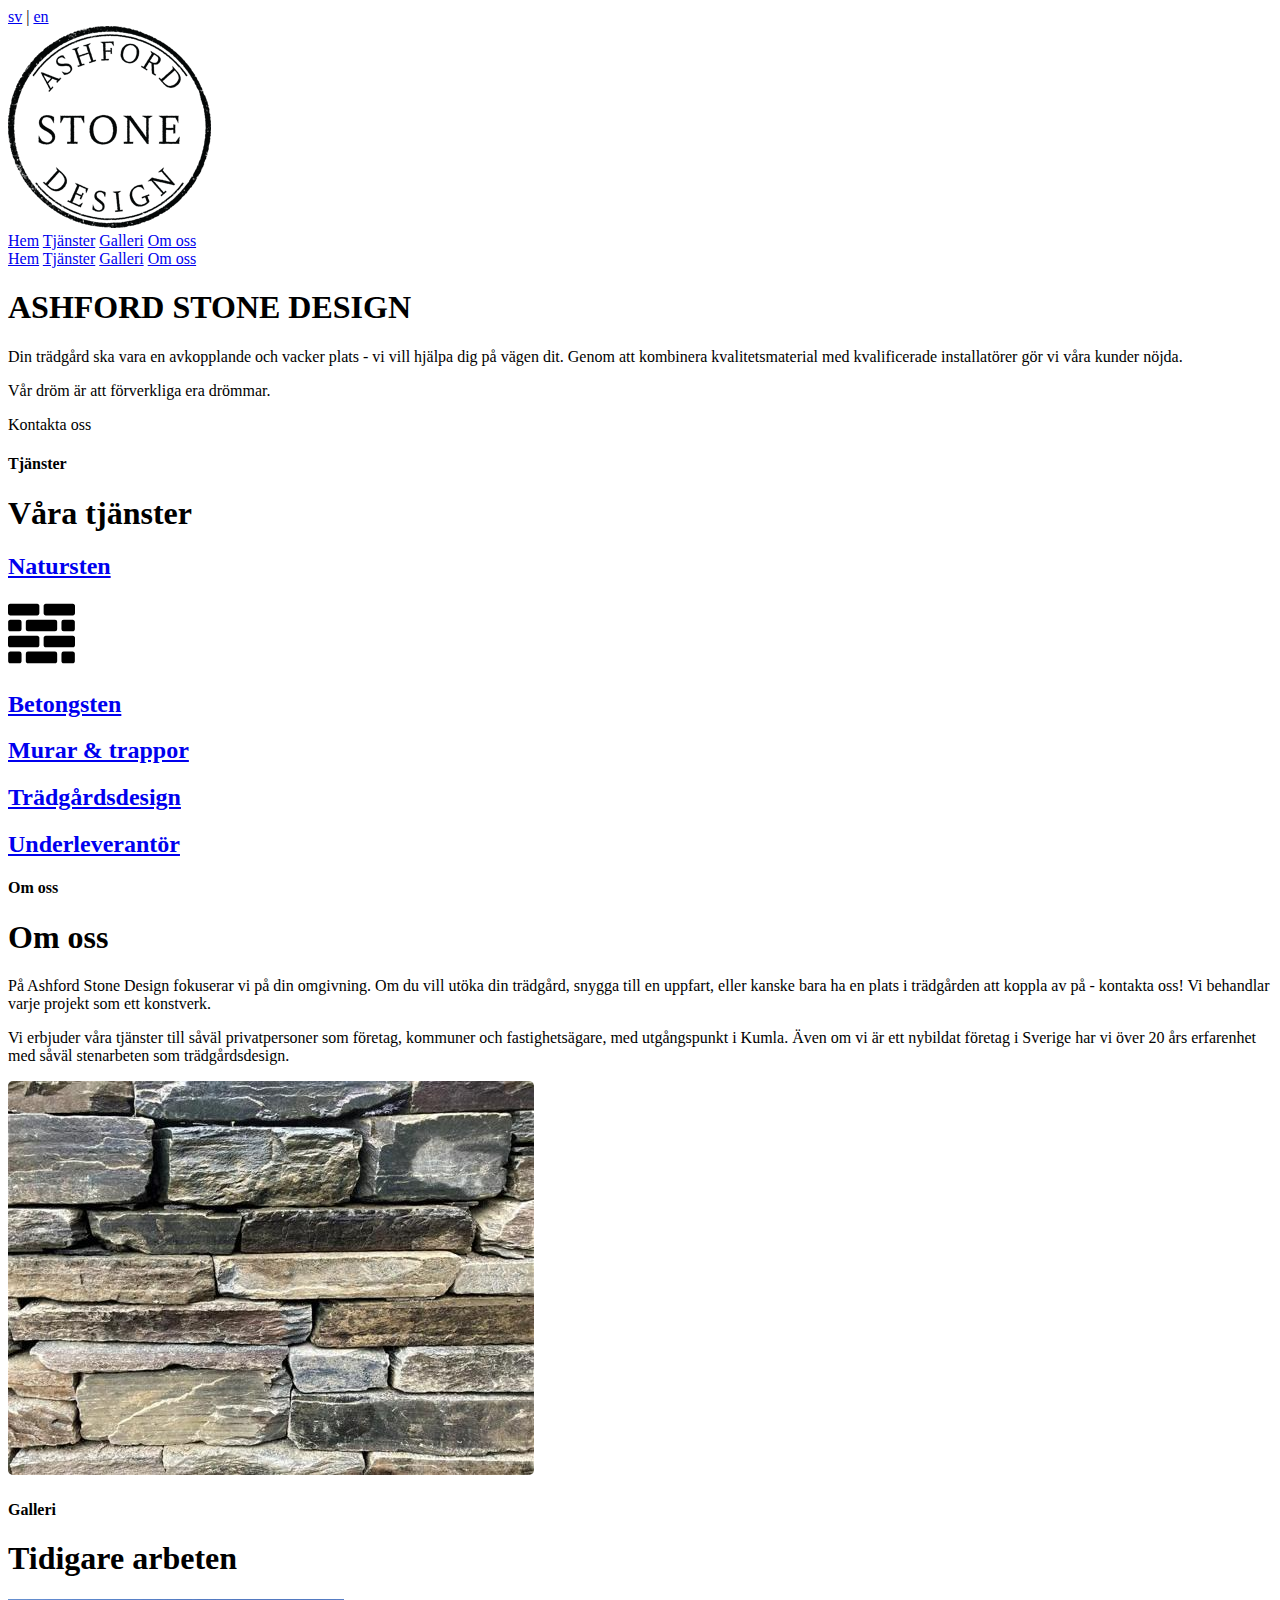
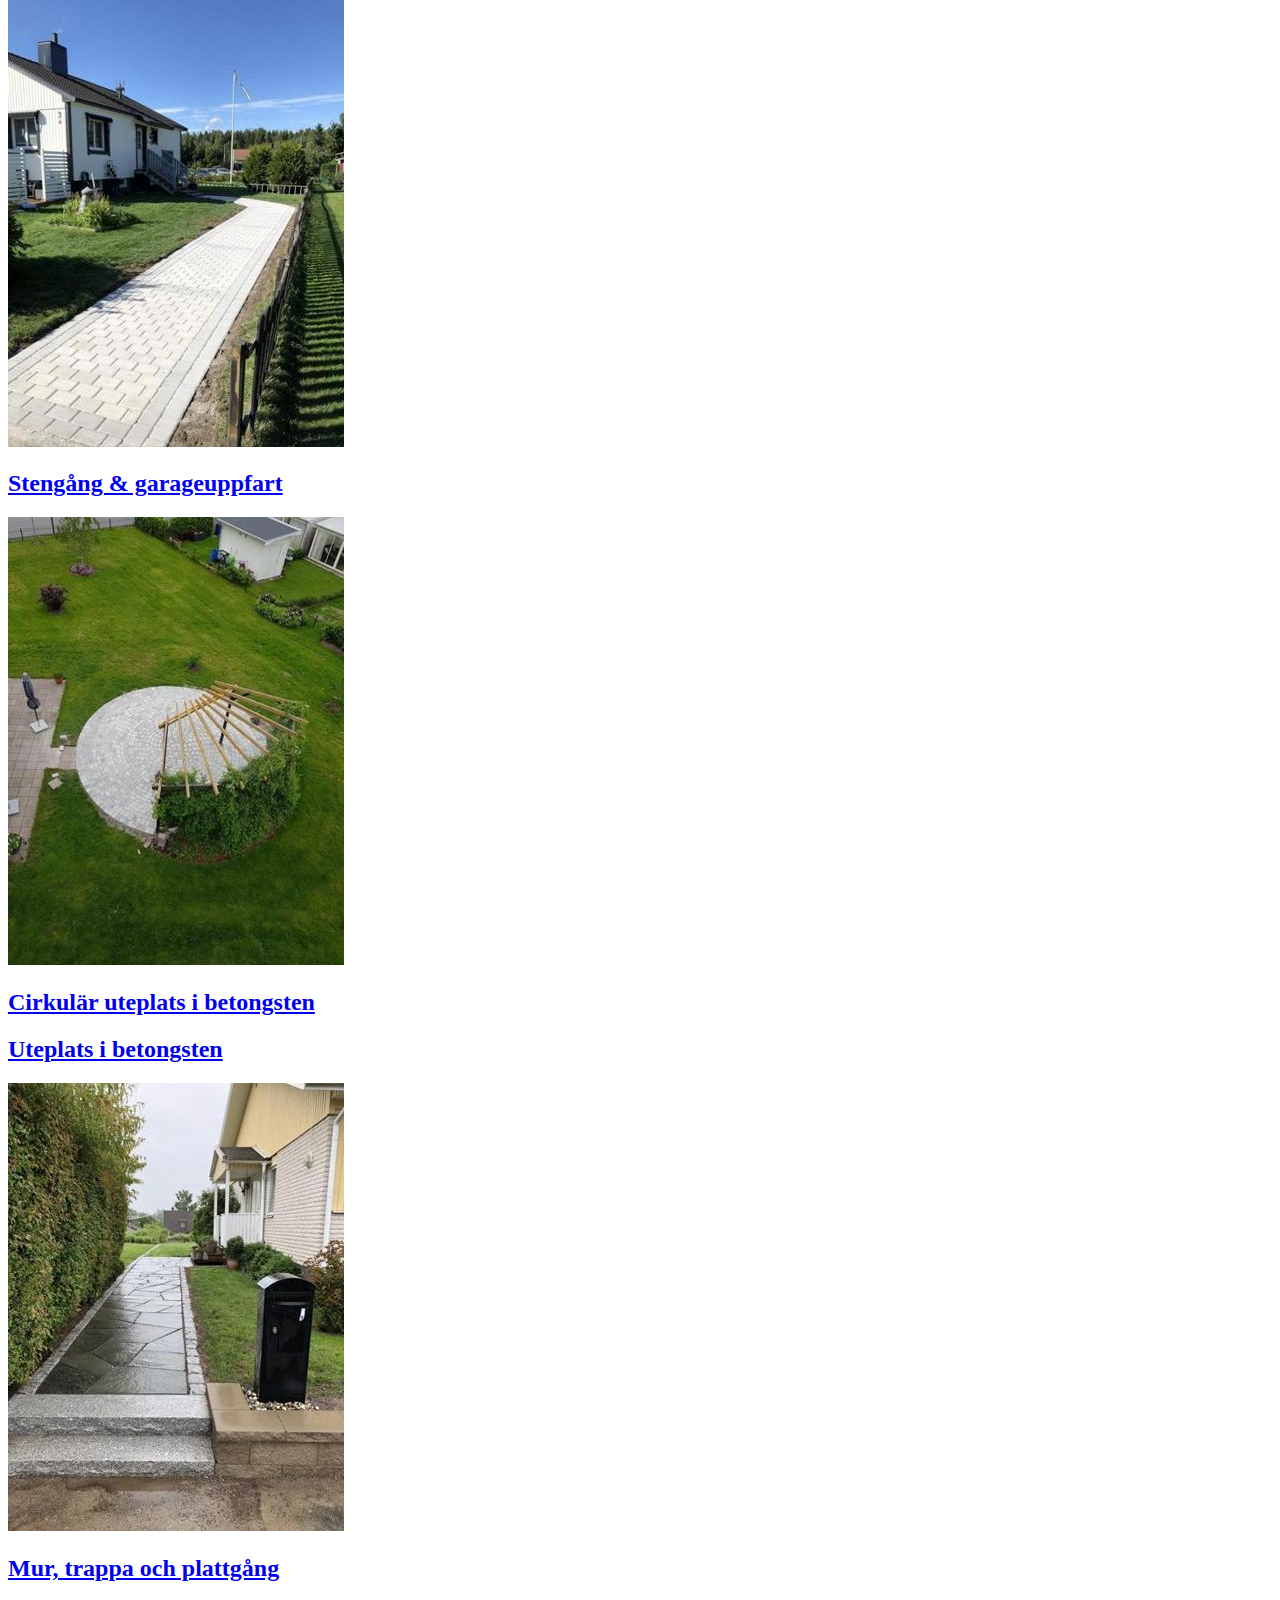
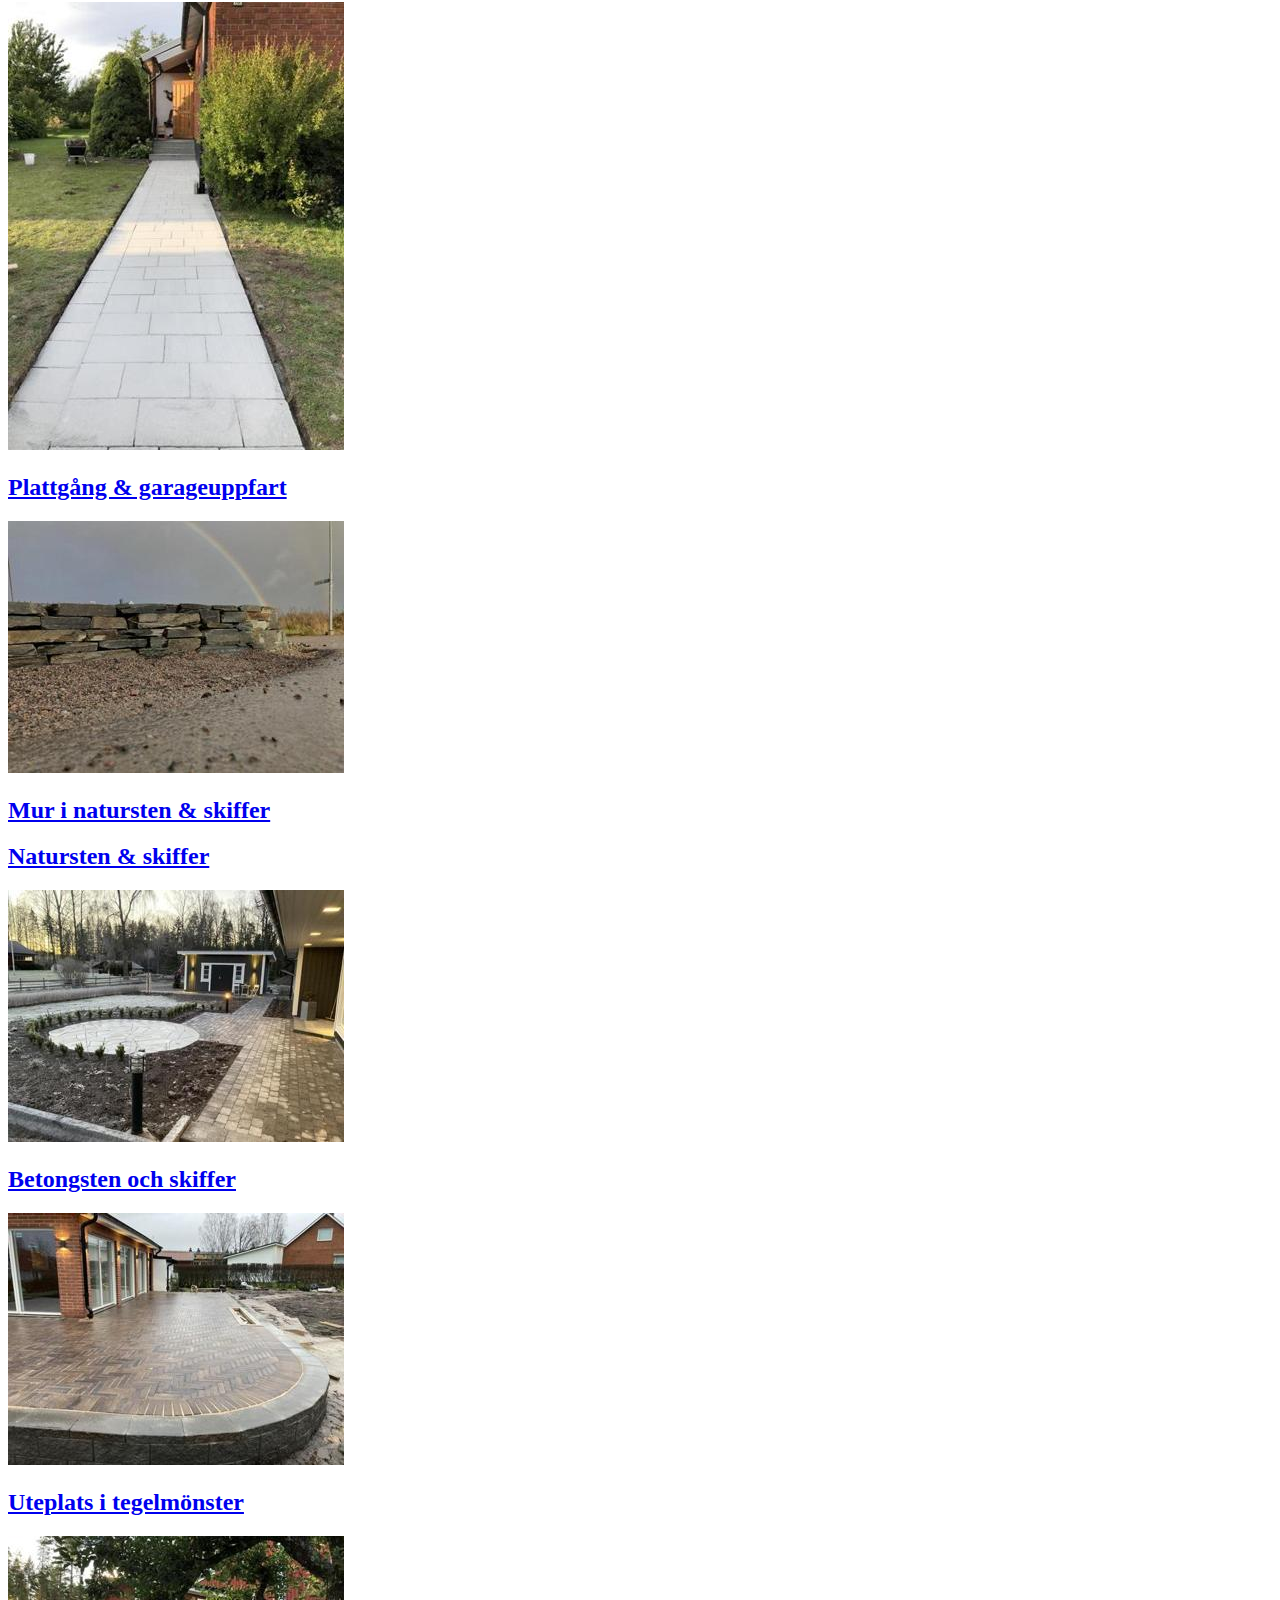
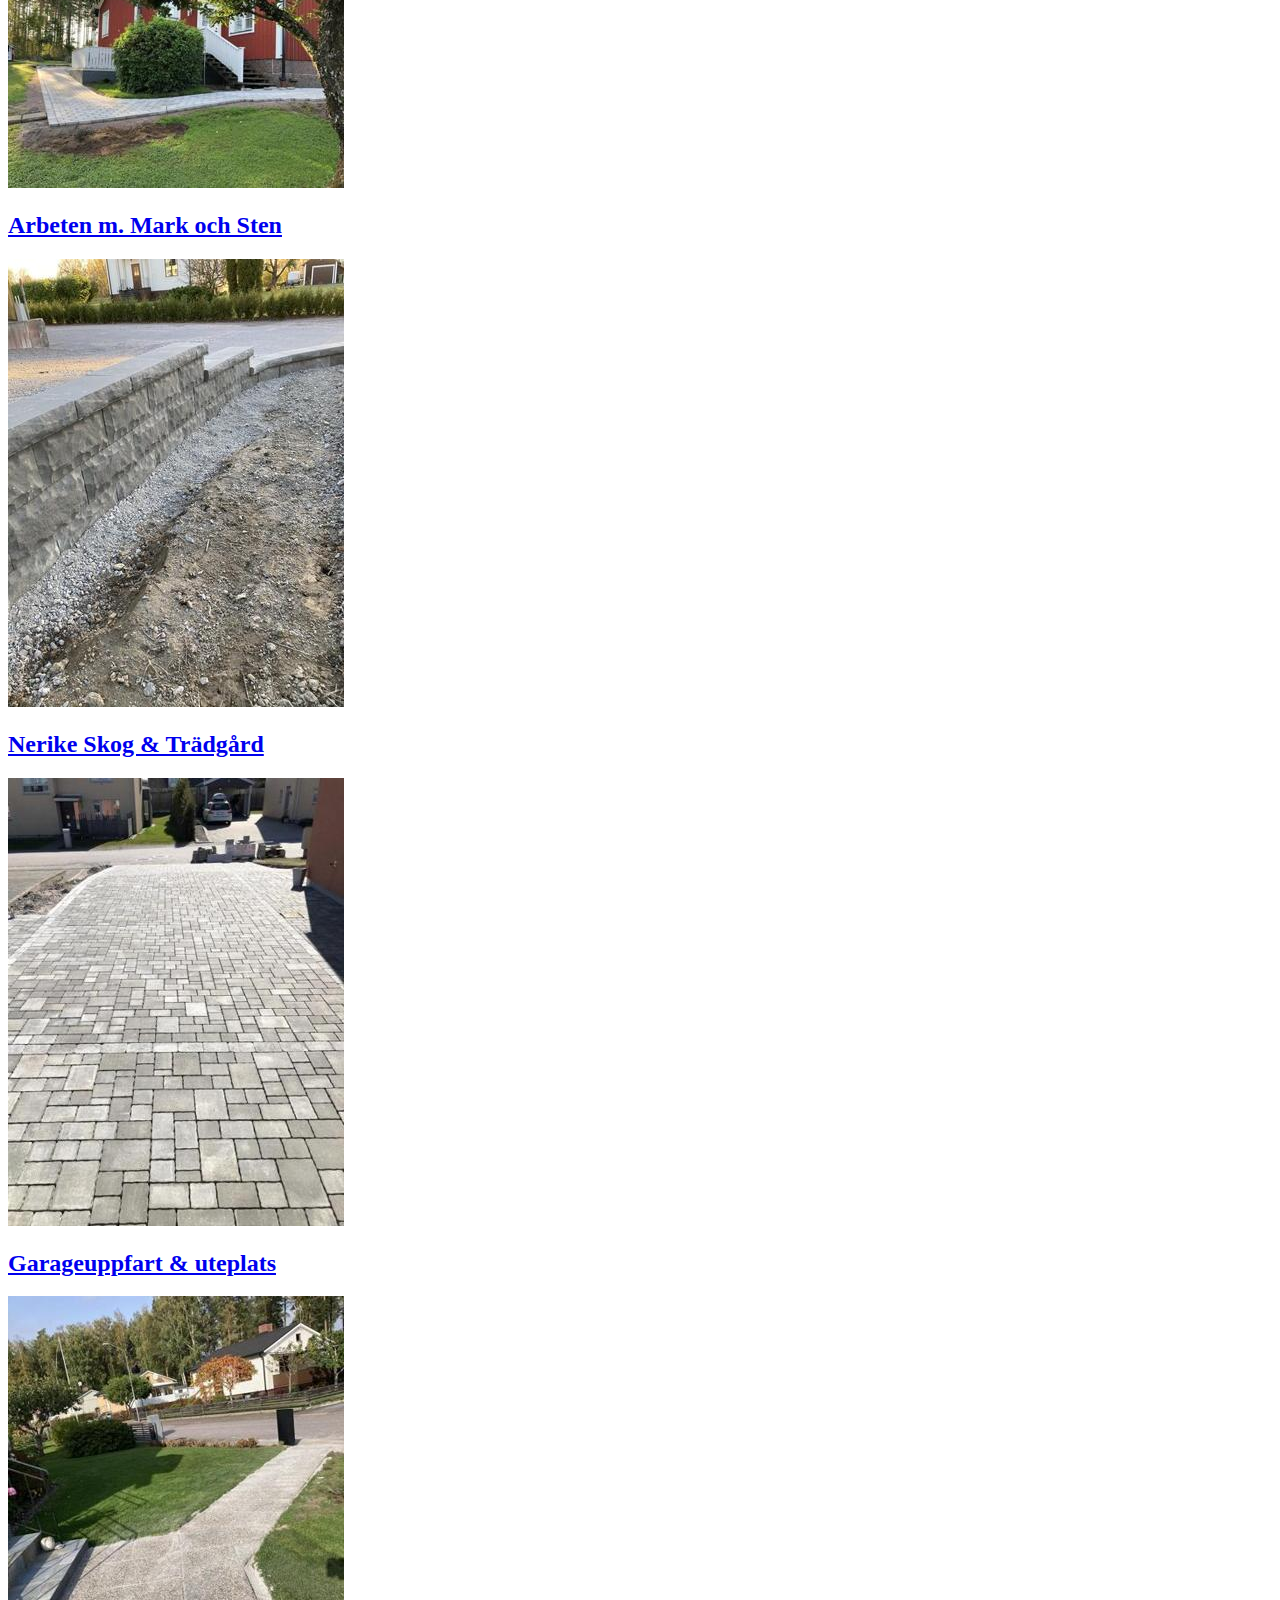
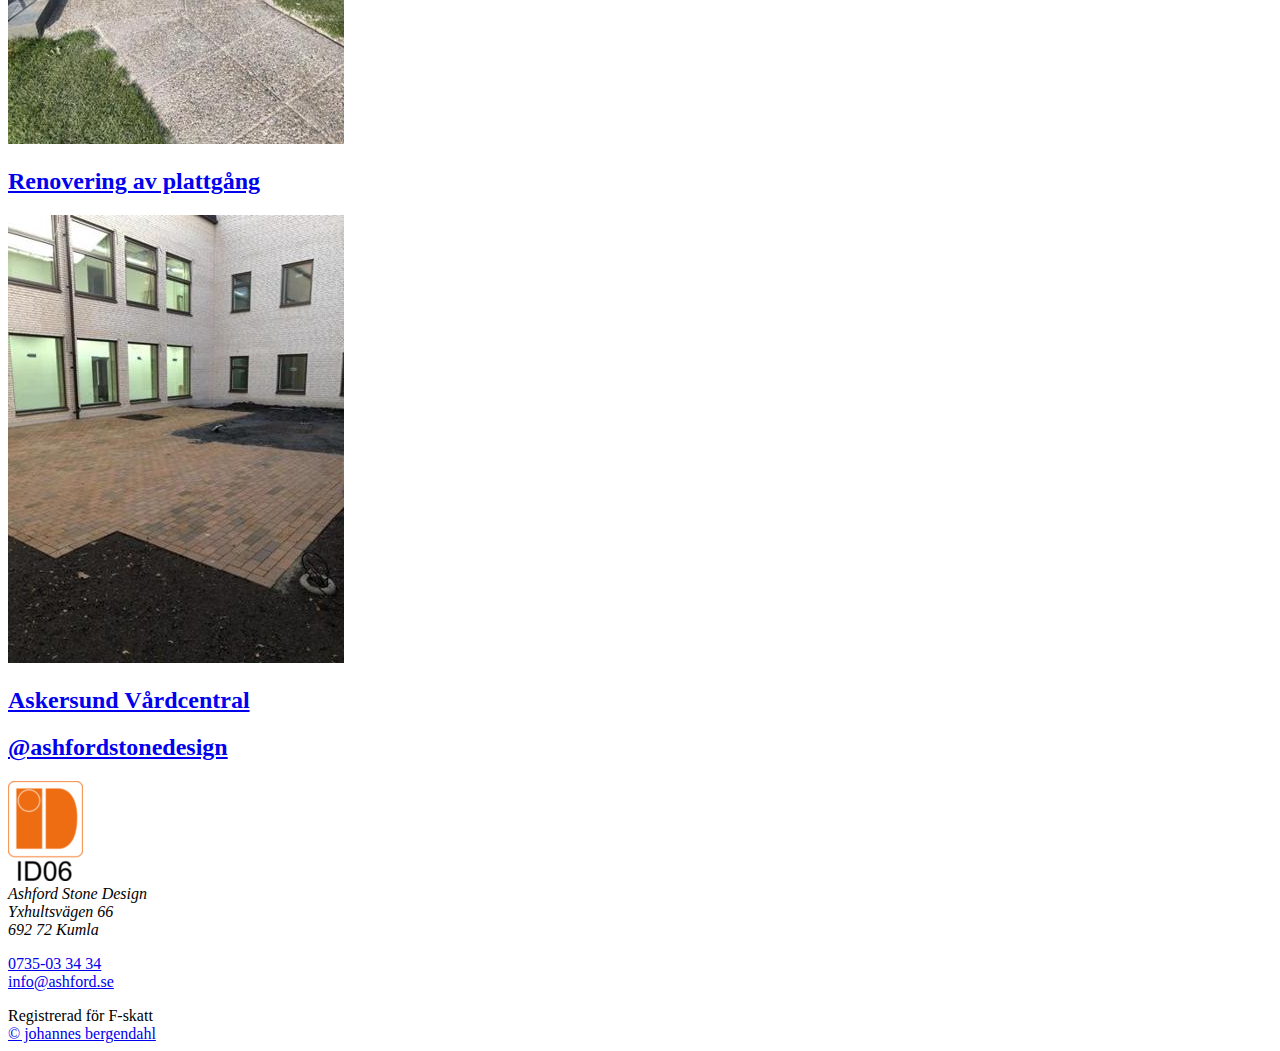
==== commit f8306264: "final preview" ====
--- a/index.html
+++ b/index.html
@@ -62,45 +62,46 @@
     <!-- Favicons end -->
 
     <!-- Fonts start -->
-    <link rel="preload" href="/src/webfonts/pro-fa-brands-400-5.0.0.woff2" as="font" type="font/woff2"
+    <link rel="preload" href="/preview/src/webfonts/pro-fa-brands-400-5.0.0.woff2" as="font" type="font/woff2"
         crossorigin="anonymous">
-    <link rel="preload" href="/src/webfonts/pro-fa-solid-900-5.0.0.woff2" as="font" type="font/woff2"
+    <link rel="preload" href="/preview/src/webfonts/pro-fa-solid-900-5.0.0.woff2" as="font" type="font/woff2"
         crossorigin="anonymous">
-    <link rel="preload" href="/src/webfonts/pro-fa-solid-900-5.0.9.woff2" as="font" type="font/woff2"
+    <link rel="preload" href="/preview/src/webfonts/pro-fa-solid-900-5.0.9.woff2" as="font" type="font/woff2"
         crossorigin="anonymous">
-    <link rel="preload" href="/src/webfonts/pro-fa-solid-900-5.0.13.woff2" as="font" type="font/woff2"
+    <link rel="preload" href="/preview/src/webfonts/pro-fa-solid-900-5.0.13.woff2" as="font" type="font/woff2"
         crossorigin="anonymous">
-    <link rel="preload" href="/src/webfonts/pro-fa-solid-900-5.4.0.woff2" as="font" type="font/woff2"
+    <link rel="preload" href="/preview/src/webfonts/pro-fa-solid-900-5.4.0.woff2" as="font" type="font/woff2"
         crossorigin="anonymous">
-    <link rel="preload" href="/src/webfonts/pro-fa-solid-900-5.6.0.woff2" as="font" type="font/woff2"
+    <link rel="preload" href="/preview/src/webfonts/pro-fa-solid-900-5.6.0.woff2" as="font" type="font/woff2"
         crossorigin="anonymous">
-    <link rel="preload" href="/src/webfonts/pro-fa-solid-900-5.7.0.woff2" as="font" type="font/woff2"
+    <link rel="preload" href="/preview/src/webfonts/pro-fa-solid-900-5.7.0.woff2" as="font" type="font/woff2"
         crossorigin="anonymous">
-    <link rel="preload" href="/src/webfonts/pro-fa-solid-900-5.11.1.woff2" as="font" type="font/woff2"
+    <link rel="preload" href="/preview/src/webfonts/pro-fa-solid-900-5.11.1.woff2" as="font" type="font/woff2"
         crossorigin="anonymous">
 
-    <link rel="preconnect" href="/https://fonts.gstatic.com">
+    <link rel="preconnect" href="https://fonts.gstatic.com">
     <link rel="preload"
-        href="/https://fonts.googleapis.com/css2?family=Nunito:wght@400;700&family=Roboto+Slab:wght@400;700&display=swap"
+        href="https://fonts.googleapis.com/css2?family=Nunito:wght@400;700&family=Roboto+Slab:wght@400;700&display=swap"
         as="style" onload="this.onload=null;this.rel='stylesheet'">
     <noscript>
         <link rel="stylesheet"
-            href="/https://fonts.googleapis.com/css2?family=Nunito:wght@400;700&family=Roboto+Slab:wght@400;700&display=swap">
+            href="https://fonts.googleapis.com/css2?family=Nunito:wght@400;700&family=Roboto+Slab:wght@400;700&display=swap">
     </noscript>
     <!-- Fonts end -->
 
-    <link rel="stylesheet" href="/src/css/bootstrap.min.css">
-    <link rel="stylesheet" href="/src/css/style.min.css">
-    <link rel="preload" href="/src/css/all.css" as="style" onload="this.onload=null;this.rel='stylesheet'">
+    <link rel="stylesheet" href="/preview/src/css/bootstrap.min.css">
+    <link rel="stylesheet" href="/preview/src/css/style.min.css">
+    <link rel="preload" href="/preview/src/css/all.css" as="style" onload="this.onload=null;this.rel='stylesheet'">
     <noscript>
-        <link rel="stylesheet" href="/src/css/all.css">
+        <link rel="stylesheet" href="/preview/src/css/all.css">
     </noscript>
-    <link rel="preload" href="/src/css/lightbox.min.css" as="style" onload="this.onload=null;this.rel='stylesheet'">
+    <link rel="preload" href="/preview/src/css/lightbox.min.css" as="style"
+        onload="this.onload=null;this.rel='stylesheet'">
     <noscript>
-        <link rel="stylesheet" href="/src/css/lightbox.min.css">
+        <link rel="stylesheet" href="/preview/src/css/lightbox.min.css">
     </noscript>
 
-    <link rel="preconnect" href="/https://cdn.jsdelivr.net">
+    <link rel="preconnect" href="https://cdn.jsdelivr.net">
 
     <title>Ashford Stone Design Örebro</title>
 </head>
@@ -177,12 +178,12 @@
 
                         <div id="contact-info" class="row justify-content-center">
                             <p class="col-12 col-sm-5 col-md-4">
-                                <a class="btn btn-primary py-2 w-100" href="/mailto:info@ashford.se">
+                                <a class="btn btn-primary py-2 w-100" href="mailto:info@ashford.se">
                                     <i class="fas fa-paper-plane pe-2 pt-1"></i>Maila oss
                                 </a>
                             </p>
                             <p class="col-12 col-sm-5 col-md-4">
-                                <a class="btn btn-primary py-2 w-100" href="/tel:0735033434">
+                                <a class="btn btn-primary py-2 w-100" href="tel:0735033434">
                                     <i class="fas fa-mobile-alt pe-2 pt-1"></i>Ring oss
                                 </a>
                             </p>
@@ -210,19 +211,19 @@
                             </div>
                         </a>
                         <div class="visually-hidden d-none">
-                            <a href="/src/images/work/naturalriver/2.jpg" data-lightbox="naturalriver"
+                            <a href="/preview/src/images/work/naturalriver/2.jpg" data-lightbox="naturalriver"
                                 data-title="Natursten"></a>
-                            <a href="/src/images/work/naturalriver/3.jpg" data-lightbox="naturalriver"
+                            <a href="/preview/src/images/work/naturalriver/3.jpg" data-lightbox="naturalriver"
                                 data-title="Natursten"></a>
-                            <a href="/src/images/work/naturalriver/4.jpg" data-lightbox="naturalriver"
+                            <a href="/preview/src/images/work/naturalriver/4.jpg" data-lightbox="naturalriver"
                                 data-title="Natursten"></a>
-                            <a href="/src/images/work/naturalriver/5.jpg" data-lightbox="naturalriver"
+                            <a href="/preview/src/images/work/naturalriver/5.jpg" data-lightbox="naturalriver"
                                 data-title="Natursten"></a>
-                            <a href="/src/images/work/naturalriver/6.jpg" data-lightbox="naturalriver"
+                            <a href="/preview/src/images/work/naturalriver/6.jpg" data-lightbox="naturalriver"
                                 data-title="Natursten"></a>
-                            <a href="/src/images/work/naturalriver/7.jpg" data-lightbox="naturalriver"
+                            <a href="/preview/src/images/work/naturalriver/7.jpg" data-lightbox="naturalriver"
                                 data-title="Natursten"></a>
-                            <a href="/src/images/work/naturalriver/8.jpg" data-lightbox="naturalriver"
+                            <a href="/preview/src/images/work/naturalriver/8.jpg" data-lightbox="naturalriver"
                                 data-title="Natursten"></a>
                         </div>
                     </div>
@@ -237,19 +238,19 @@
                             </div>
                         </a>
                         <div class="visually-hidden d-none">
-                            <a href="/src/images/work/concrete/2.jpg" data-lightbox="concrete"
+                            <a href="/preview/src/images/work/concrete/2.jpg" data-lightbox="concrete"
                                 data-title="Betongsten"></a>
-                            <a href="/src/images/work/concrete/3.jpg" data-lightbox="concrete"
+                            <a href="/preview/src/images/work/concrete/3.jpg" data-lightbox="concrete"
                                 data-title="Betongsten"></a>
-                            <a href="/src/images/work/concrete/4.jpg" data-lightbox="concrete"
+                            <a href="/preview/src/images/work/concrete/4.jpg" data-lightbox="concrete"
                                 data-title="Betongsten"></a>
-                            <a href="/src/images/work/concrete/5.jpg" data-lightbox="concrete"
+                            <a href="/preview/src/images/work/concrete/5.jpg" data-lightbox="concrete"
                                 data-title="Betongsten"></a>
-                            <a href="/src/images/work/concrete/6.jpg" data-lightbox="concrete"
+                            <a href="/preview/src/images/work/concrete/6.jpg" data-lightbox="concrete"
                                 data-title="Betongsten"></a>
-                            <a href="/src/images/work/concrete/7.jpg" data-lightbox="concrete"
+                            <a href="/preview/src/images/work/concrete/7.jpg" data-lightbox="concrete"
                                 data-title="Betongsten"></a>
-                            <a href="/src/images/work/concrete/8.jpg" data-lightbox="concrete"
+                            <a href="/preview/src/images/work/concrete/8.jpg" data-lightbox="concrete"
                                 data-title="Betongsten"></a>
                         </div>
                     </div>
@@ -263,19 +264,19 @@
                             </div>
                         </a>
                         <div class="visually-hidden d-none">
-                            <a href="/src/images/work/stairswalls/2.jpg" data-lightbox="stairswalls"
+                            <a href="/preview/src/images/work/stairswalls/2.jpg" data-lightbox="stairswalls"
                                 data-title="Murar & trappor"></a>
-                            <a href="/src/images/work/stairswalls/3.jpg" data-lightbox="stairswalls"
+                            <a href="/preview/src/images/work/stairswalls/3.jpg" data-lightbox="stairswalls"
                                 data-title="Murar & trappor"></a>
-                            <a href="/src/images/work/stairswalls/4.jpg" data-lightbox="stairswalls"
+                            <a href="/preview/src/images/work/stairswalls/4.jpg" data-lightbox="stairswalls"
                                 data-title="Murar & trappor"></a>
-                            <a href="/src/images/work/stairswalls/5.jpg" data-lightbox="stairswalls"
+                            <a href="/preview/src/images/work/stairswalls/5.jpg" data-lightbox="stairswalls"
                                 data-title="Murar & trappor"></a>
-                            <a href="/src/images/work/stairswalls/6.jpg" data-lightbox="stairswalls"
+                            <a href="/preview/src/images/work/stairswalls/6.jpg" data-lightbox="stairswalls"
                                 data-title="Murar & trappor"></a>
-                            <a href="/src/images/work/stairswalls/7.jpg" data-lightbox="stairswalls"
+                            <a href="/preview/src/images/work/stairswalls/7.jpg" data-lightbox="stairswalls"
                                 data-title="Murar & trappor"></a>
-                            <a href="/src/images/work/stairswalls/8.jpg" data-lightbox="stairswalls"
+                            <a href="/preview/src/images/work/stairswalls/8.jpg" data-lightbox="stairswalls"
                                 data-title="Murar & trappor"></a>
                         </div>
                     </div>
@@ -289,18 +290,18 @@
                             </div>
                         </a>
                         <div class="visually-hidden d-none">
-                            <a href="/src/images/work/garden/2.jpg" data-lightbox="garden"
+                            <a href="/preview/src/images/work/garden/2.jpg" data-lightbox="garden"
                                 data-title="Trädgårdsdesign"></a>
-                            <a href="/src/images/work/garden/3.jpg" data-lightbox="garden"
+                            <a href="/preview/src/images/work/garden/3.jpg" data-lightbox="garden"
                                 data-title="Trädgårdsdesign"></a>
-                            <a href="/src/images/work/garden/4.jpg" data-lightbox="garden"
+                            <a href="/preview/src/images/work/garden/4.jpg" data-lightbox="garden"
                                 data-title="Trädgårdsdesign"></a>
                         </div>
                     </div>
 
 
                     <div class="col-12 text-center">
-                        <a href="/src/images/work/projects/orebromarkosten/01.jpg"
+                        <a href="/preview/src/images/work/projects/orebromarkosten/01.jpg"
                             class="text-reset text-decoration-none" data-lightbox="subcontracting"
                             data-title="Underleverantörsarbeten">
                             <div class="p-3 box">
@@ -309,49 +310,64 @@
                             </div>
                         </a>
                         <div class="visually-hidden d-none">
-                            <a href="/src/images/work/projects/orebromarkosten/02.jpg" data-lightbox="subcontracting"
+                            <a href="/preview/src/images/work/projects/orebromarkosten/02.jpg"
+                                data-lightbox="subcontracting"
                                 data-title="Diverse arbeten med Mark och Sten i Örebro AB">
                             </a>
-                            <a href="/src/images/work/projects/orebromarkosten/03.jpg" data-lightbox="subcontracting"
+                            <a href="/preview/src/images/work/projects/orebromarkosten/03.jpg"
+                                data-lightbox="subcontracting"
                                 data-title="Diverse arbeten med Mark och Sten i Örebro AB">
                             </a>
-                            <a href="/src/images/work/projects/orebromarkosten/04.jpg" data-lightbox="subcontracting"
+                            <a href="/preview/src/images/work/projects/orebromarkosten/04.jpg"
+                                data-lightbox="subcontracting"
                                 data-title="Diverse arbeten med Mark och Sten i Örebro AB">
                             </a>
-                            <a href="/src/images/work/projects/orebromarkosten/05.jpg" data-lightbox="subcontracting"
+                            <a href="/preview/src/images/work/projects/orebromarkosten/05.jpg"
+                                data-lightbox="subcontracting"
                                 data-title="Diverse arbeten med Mark och Sten i Örebro AB">
                             </a>
-                            <a href="/src/images/work/projects/orebromarkosten/06.jpg" data-lightbox="subcontracting"
+                            <a href="/preview/src/images/work/projects/orebromarkosten/06.jpg"
+                                data-lightbox="subcontracting"
                                 data-title="Diverse arbeten med Mark och Sten i Örebro AB">
                             </a>
-                            <a href="/src/images/work/projects/orebromarkosten/07.jpg" data-lightbox="subcontracting"
+                            <a href="/preview/src/images/work/projects/orebromarkosten/07.jpg"
+                                data-lightbox="subcontracting"
                                 data-title="Diverse arbeten med Mark och Sten i Örebro AB">
                             </a>
-                            <a href="/src/images/work/projects/orebromarkosten/08.jpg" data-lightbox="subcontracting"
+                            <a href="/preview/src/images/work/projects/orebromarkosten/08.jpg"
+                                data-lightbox="subcontracting"
                                 data-title="Diverse arbeten med Mark och Sten i Örebro AB">
                             </a>
-                            <a href="/src/images/work/projects/orebromarkosten/09.jpg" data-lightbox="subcontracting"
+                            <a href="/preview/src/images/work/projects/orebromarkosten/09.jpg"
+                                data-lightbox="subcontracting"
                                 data-title="Diverse arbeten med Mark och Sten i Örebro AB">
                             </a>
-                            <a href="/src/images/work/projects/orebromarkosten/10.jpg" data-lightbox="subcontracting"
+                            <a href="/preview/src/images/work/projects/orebromarkosten/10.jpg"
+                                data-lightbox="subcontracting"
                                 data-title="Diverse arbeten med Mark och Sten i Örebro AB">
                             </a>
-                            <a href="/src/images/work/projects/orebromarkosten/11.jpg" data-lightbox="subcontracting"
+                            <a href="/preview/src/images/work/projects/orebromarkosten/11.jpg"
+                                data-lightbox="subcontracting"
                                 data-title="Diverse arbeten med Mark och Sten i Örebro AB">
                             </a>
-                            <a href="/src/images/work/projects/orebrobergategel/1.jpg" data-lightbox="subcontracting"
+                            <a href="/preview/src/images/work/projects/orebrobergategel/1.jpg"
+                                data-lightbox="subcontracting"
                                 data-title="Uteplats i fiskbensmönstrat tegel med Mark och Sten i Örebro AB och Berga">
                             </a>
-                            <a href="/src/images/work/projects/orebrobergategel/2.jpg" data-lightbox="subcontracting"
+                            <a href="/preview/src/images/work/projects/orebrobergategel/2.jpg"
+                                data-lightbox="subcontracting"
                                 data-title="Uteplats i fiskbensmönstrat tegel med Mark och Sten i Örebro AB och Berga">
                             </a>
-                            <a href="/src/images/work/projects/orebrobergategel/3.jpg" data-lightbox="subcontracting"
+                            <a href="/preview/src/images/work/projects/orebrobergategel/3.jpg"
+                                data-lightbox="subcontracting"
                                 data-title="Uteplats i fiskbensmönstrat tegel med Mark och Sten i Örebro AB och Berga">
                             </a>
-                            <a href="/src/images/work/projects/orebrobergategel/4.jpg" data-lightbox="subcontracting"
+                            <a href="/preview/src/images/work/projects/orebrobergategel/4.jpg"
+                                data-lightbox="subcontracting"
                                 data-title="Uteplats i fiskbensmönstrat tegel med Mark och Sten i Örebro AB och Berga">
                             </a>
-                            <a href="/src/images/work/projects/orebrobergategel/5.jpg" data-lightbox="subcontracting"
+                            <a href="/preview/src/images/work/projects/orebrobergategel/5.jpg"
+                                data-lightbox="subcontracting"
                                 data-title="Uteplats i fiskbensmönstrat tegel med Mark och Sten i Örebro AB och Berga">
                             </a>
                         </div>
@@ -405,7 +421,7 @@
 
                     <div class="col">
                         <div class="gallery-card">
-                            <a href="/src/images/work/projects/stonepath/front.jpg" data-lightbox="stonepath">
+                            <a href="/preview/src/images/work/projects/stonepath/front.jpg" data-lightbox="stonepath">
                                 <div class="show-more">
                                     <i class="fas fa-plus"></i>
                                 </div>
@@ -414,25 +430,25 @@
                                 <h2 class="text-center fs-3">Stengång & garageuppfart</h2>
                             </a>
                             <div class="visually-hidden d-none">
-                                <a href="/src/images/work/projects/stonepath/1.jpg" data-lightbox="stonepath"
+                                <a href="/preview/src/images/work/projects/stonepath/1.jpg" data-lightbox="stonepath"
                                     data-title="Stengång och garageuppfart i betongsten">
                                 </a>
-                                <a href="/src/images/work/projects/stonepath/2.jpg" data-lightbox="stonepath"
+                                <a href="/preview/src/images/work/projects/stonepath/2.jpg" data-lightbox="stonepath"
                                     data-title="Stengång och garageuppfart i betongsten">
                                 </a>
-                                <a href="/src/images/work/projects/stonepath/3.jpg" data-lightbox="stonepath"
+                                <a href="/preview/src/images/work/projects/stonepath/3.jpg" data-lightbox="stonepath"
                                     data-title="Stengång och garageuppfart i betongsten">
                                 </a>
-                                <a href="/src/images/work/projects/stonepath/4.jpg" data-lightbox="stonepath"
+                                <a href="/preview/src/images/work/projects/stonepath/4.jpg" data-lightbox="stonepath"
                                     data-title="Stengång och garageuppfart i betongsten">
                                 </a>
-                                <a href="/src/images/work/projects/stonepath/5.jpg" data-lightbox="stonepath"
+                                <a href="/preview/src/images/work/projects/stonepath/5.jpg" data-lightbox="stonepath"
                                     data-title="Stengång och garageuppfart i betongsten">
                                 </a>
-                                <a href="/src/images/work/projects/stonepath/6.jpg" data-lightbox="stonepath"
+                                <a href="/preview/src/images/work/projects/stonepath/6.jpg" data-lightbox="stonepath"
                                     data-title="Stengång och garageuppfart i betongsten">
                                 </a>
-                                <a href="/src/images/work/projects/stonepath/7.jpg" data-lightbox="stonepath"
+                                <a href="/preview/src/images/work/projects/stonepath/7.jpg" data-lightbox="stonepath"
                                     data-title="Stengång och garageuppfart i betongsten">
                                 </a>
                             </div>
@@ -441,7 +457,8 @@
 
                     <div class="col">
                         <div class="gallery-card">
-                            <a href="/src/images/work/projects/kumlacircle/front.jpg" data-lightbox="kumlacircle">
+                            <a href="/preview/src/images/work/projects/kumlacircle/front.jpg"
+                                data-lightbox="kumlacircle">
                                 <div class="show-more">
                                     <i class="fas fa-plus"></i>
                                 </div>
@@ -452,28 +469,29 @@
                                 <h2 class="d-md-none d-lg-block d-xl-none fs-3">Uteplats i betongsten</h2>
                             </a>
                             <div class="visually-hidden d-none">
-                                <a href="/src/images/work/projects/kumlacircle/1.jpg" data-lightbox="kumlacircle"
-                                    data-title="Uteplats i betongsten">
-                                </a>
-                                <a href="/src/images/work/projects/kumlacircle/2.jpg" data-lightbox="kumlacircle"
-                                    data-title="Uteplats i betongsten">
-                                </a>
-                                <a href="/src/images/work/projects/kumlacircle/3.jpg" data-lightbox="kumlacircle"
-                                    data-title="Uteplats i betongsten">
-                                </a>
-                                <a href="/src/images/work/projects/kumlacircle/4.jpg" data-lightbox="kumlacircle"
-                                    data-title="Uteplats i betongsten">
-                                </a>
-                                <a href="/src/images/work/projects/kumlacircle/5.jpg" data-lightbox="kumlacircle"
-                                    data-title="Uteplats i betongsten">
-                                </a>
-                            </div>
-                        </div>
-                    </div>
-
-                    <div class="col">
-                        <div class="gallery-card">
-                            <a href="/src/images/work/projects/kumlaskiffer/front.jpg" data-lightbox="kumlaskiffer"
+                                <a href="/preview/src/images/work/projects/kumlacircle/1.jpg"
+                                    data-lightbox="kumlacircle" data-title="Uteplats i betongsten">
+                                </a>
+                                <a href="/preview/src/images/work/projects/kumlacircle/2.jpg"
+                                    data-lightbox="kumlacircle" data-title="Uteplats i betongsten">
+                                </a>
+                                <a href="/preview/src/images/work/projects/kumlacircle/3.jpg"
+                                    data-lightbox="kumlacircle" data-title="Uteplats i betongsten">
+                                </a>
+                                <a href="/preview/src/images/work/projects/kumlacircle/4.jpg"
+                                    data-lightbox="kumlacircle" data-title="Uteplats i betongsten">
+                                </a>
+                                <a href="/preview/src/images/work/projects/kumlacircle/5.jpg"
+                                    data-lightbox="kumlacircle" data-title="Uteplats i betongsten">
+                                </a>
+                            </div>
+                        </div>
+                    </div>
+
+                    <div class="col">
+                        <div class="gallery-card">
+                            <a href="/preview/src/images/work/projects/kumlaskiffer/front.jpg"
+                                data-lightbox="kumlaskiffer"
                                 data-title="Plattgång i skiffer, trappa i natursten och mur i betongsten">
                                 <div class="show-more">
                                     <i class="fas fa-plus"></i>
@@ -483,55 +501,69 @@
                                 <h2 class="fs-3">Mur, trappa och plattgång</h2>
                             </a>
                             <div class="visually-hidden d-none">
-                                <a href="/src/images/work/projects/kumlaskiffer/01.jpg" data-lightbox="kumlaskiffer"
-                                    data-title="Plattgång i skiffer, trappa i natursten och mur i betongsten">
-                                </a>
-                                <a href="/src/images/work/projects/kumlaskiffer/02.jpg" data-lightbox="kumlaskiffer"
-                                    data-title="Plattgång i skiffer, trappa i natursten och mur i betongsten">
-                                </a>
-                                <a href="/src/images/work/projects/kumlaskiffer/03.jpg" data-lightbox="kumlaskiffer"
-                                    data-title="Plattgång i skiffer, trappa i natursten och mur i betongsten">
-                                </a>
-                                <a href="/src/images/work/projects/kumlaskiffer/04.jpg" data-lightbox="kumlaskiffer"
-                                    data-title="Plattgång i skiffer, trappa i natursten och mur i betongsten">
-                                </a>
-                                <a href="/src/images/work/projects/kumlaskiffer/05.jpg" data-lightbox="kumlaskiffer"
-                                    data-title="Plattgång i skiffer, trappa i natursten och mur i betongsten">
-                                </a>
-                                <a href="/src/images/work/projects/kumlaskiffer/06.jpg" data-lightbox="kumlaskiffer"
-                                    data-title="Plattgång i skiffer, trappa i natursten och mur i betongsten">
-                                </a>
-                                <a href="/src/images/work/projects/kumlaskiffer/07.jpg" data-lightbox="kumlaskiffer"
-                                    data-title="Plattgång i skiffer, trappa i natursten och mur i betongsten">
-                                </a>
-                                <a href="/src/images/work/projects/kumlaskiffer/08.jpg" data-lightbox="kumlaskiffer"
-                                    data-title="Plattgång i skiffer, trappa i natursten och mur i betongsten">
-                                </a>
-                                <a href="/src/images/work/projects/kumlaskiffer/09.jpg" data-lightbox="kumlaskiffer"
-                                    data-title="Plattgång i skiffer, trappa i natursten och mur i betongsten">
-                                </a>
-                                <a href="/src/images/work/projects/kumlaskiffer/10.jpg" data-lightbox="kumlaskiffer"
-                                    data-title="Plattgång i skiffer, trappa i natursten och mur i betongsten">
-                                </a>
-                                <a href="/src/images/work/projects/kumlaskiffer/11.jpg" data-lightbox="kumlaskiffer"
-                                    data-title="Plattgång i skiffer, trappa i natursten och mur i betongsten">
-                                </a>
-                                <a href="/src/images/work/projects/kumlaskiffer/12.jpg" data-lightbox="kumlaskiffer"
-                                    data-title="Plattgång i skiffer, trappa i natursten och mur i betongsten">
-                                </a>
-                                <a href="/src/images/work/projects/kumlaskiffer/13.jpg" data-lightbox="kumlaskiffer"
-                                    data-title="Plattgång i skiffer, trappa i natursten och mur i betongsten">
-                                </a>
-                                <a href="/src/images/work/projects/kumlaskiffer/14.jpg" data-lightbox="kumlaskiffer"
-                                    data-title="Plattgång i skiffer, trappa i natursten och mur i betongsten">
-                                </a>
-                            </div>
-                        </div>
-                    </div>
-
-                    <div class="col">
-                        <div class="gallery-card">
-                            <a href="/src/images/work/projects/vaxjo/front.jpg" data-lightbox="vaxjo">
+                                <a href="/preview/src/images/work/projects/kumlaskiffer/01.jpg"
+                                    data-lightbox="kumlaskiffer"
+                                    data-title="Plattgång i skiffer, trappa i natursten och mur i betongsten">
+                                </a>
+                                <a href="/preview/src/images/work/projects/kumlaskiffer/02.jpg"
+                                    data-lightbox="kumlaskiffer"
+                                    data-title="Plattgång i skiffer, trappa i natursten och mur i betongsten">
+                                </a>
+                                <a href="/preview/src/images/work/projects/kumlaskiffer/03.jpg"
+                                    data-lightbox="kumlaskiffer"
+                                    data-title="Plattgång i skiffer, trappa i natursten och mur i betongsten">
+                                </a>
+                                <a href="/preview/src/images/work/projects/kumlaskiffer/04.jpg"
+                                    data-lightbox="kumlaskiffer"
+                                    data-title="Plattgång i skiffer, trappa i natursten och mur i betongsten">
+                                </a>
+                                <a href="/preview/src/images/work/projects/kumlaskiffer/05.jpg"
+                                    data-lightbox="kumlaskiffer"
+                                    data-title="Plattgång i skiffer, trappa i natursten och mur i betongsten">
+                                </a>
+                                <a href="/preview/src/images/work/projects/kumlaskiffer/06.jpg"
+                                    data-lightbox="kumlaskiffer"
+                                    data-title="Plattgång i skiffer, trappa i natursten och mur i betongsten">
+                                </a>
+                                <a href="/preview/src/images/work/projects/kumlaskiffer/07.jpg"
+                                    data-lightbox="kumlaskiffer"
+                                    data-title="Plattgång i skiffer, trappa i natursten och mur i betongsten">
+                                </a>
+                                <a href="/preview/src/images/work/projects/kumlaskiffer/08.jpg"
+                                    data-lightbox="kumlaskiffer"
+                                    data-title="Plattgång i skiffer, trappa i natursten och mur i betongsten">
+                                </a>
+                                <a href="/preview/src/images/work/projects/kumlaskiffer/09.jpg"
+                                    data-lightbox="kumlaskiffer"
+                                    data-title="Plattgång i skiffer, trappa i natursten och mur i betongsten">
+                                </a>
+                                <a href="/preview/src/images/work/projects/kumlaskiffer/10.jpg"
+                                    data-lightbox="kumlaskiffer"
+                                    data-title="Plattgång i skiffer, trappa i natursten och mur i betongsten">
+                                </a>
+                                <a href="/preview/src/images/work/projects/kumlaskiffer/11.jpg"
+                                    data-lightbox="kumlaskiffer"
+                                    data-title="Plattgång i skiffer, trappa i natursten och mur i betongsten">
+                                </a>
+                                <a href="/preview/src/images/work/projects/kumlaskiffer/12.jpg"
+                                    data-lightbox="kumlaskiffer"
+                                    data-title="Plattgång i skiffer, trappa i natursten och mur i betongsten">
+                                </a>
+                                <a href="/preview/src/images/work/projects/kumlaskiffer/13.jpg"
+                                    data-lightbox="kumlaskiffer"
+                                    data-title="Plattgång i skiffer, trappa i natursten och mur i betongsten">
+                                </a>
+                                <a href="/preview/src/images/work/projects/kumlaskiffer/14.jpg"
+                                    data-lightbox="kumlaskiffer"
+                                    data-title="Plattgång i skiffer, trappa i natursten och mur i betongsten">
+                                </a>
+                            </div>
+                        </div>
+                    </div>
+
+                    <div class="col">
+                        <div class="gallery-card">
+                            <a href="/preview/src/images/work/projects/vaxjo/front.jpg" data-lightbox="vaxjo">
                                 <div class="show-more">
                                     <i class="fas fa-plus"></i>
                                 </div>
@@ -540,37 +572,37 @@
                                 <h2 class="fs-3">Plattgång & garageuppfart</h2>
                             </a>
                             <div class="visually-hidden d-none">
-                                <a href="/src/images/work/projects/vaxjo/01.jpg" data-lightbox="vaxjo"
+                                <a href="/preview/src/images/work/projects/vaxjo/01.jpg" data-lightbox="vaxjo"
                                     data-title="Plattgång och garageuppfart i betongsten">
                                 </a>
-                                <a href="/src/images/work/projects/vaxjo/02.jpg" data-lightbox="vaxjo"
+                                <a href="/preview/src/images/work/projects/vaxjo/02.jpg" data-lightbox="vaxjo"
                                     data-title="Plattgång och garageuppfart i betongsten">
                                 </a>
-                                <a href="/src/images/work/projects/vaxjo/03.jpg" data-lightbox="vaxjo"
+                                <a href="/preview/src/images/work/projects/vaxjo/03.jpg" data-lightbox="vaxjo"
                                     data-title="Plattgång och garageuppfart i betongsten">
                                 </a>
-                                <a href="/src/images/work/projects/vaxjo/04.jpg" data-lightbox="vaxjo"
+                                <a href="/preview/src/images/work/projects/vaxjo/04.jpg" data-lightbox="vaxjo"
                                     data-title="Plattgång och garageuppfart i betongsten">
                                 </a>
-                                <a href="/src/images/work/projects/vaxjo/05.jpg" data-lightbox="vaxjo"
+                                <a href="/preview/src/images/work/projects/vaxjo/05.jpg" data-lightbox="vaxjo"
                                     data-title="Plattgång och garageuppfart i betongsten">
                                 </a>
-                                <a href="/src/images/work/projects/vaxjo/06.jpg" data-lightbox="vaxjo"
+                                <a href="/preview/src/images/work/projects/vaxjo/06.jpg" data-lightbox="vaxjo"
                                     data-title="Plattgång och garageuppfart i betongsten">
                                 </a>
-                                <a href="/src/images/work/projects/vaxjo/07.jpg" data-lightbox="vaxjo"
+                                <a href="/preview/src/images/work/projects/vaxjo/07.jpg" data-lightbox="vaxjo"
                                     data-title="Plattgång och garageuppfart i betongsten">
                                 </a>
-                                <a href="/src/images/work/projects/vaxjo/08.jpg" data-lightbox="vaxjo"
+                                <a href="/preview/src/images/work/projects/vaxjo/08.jpg" data-lightbox="vaxjo"
                                     data-title="Plattgång och garageuppfart i betongsten">
                                 </a>
-                                <a href="/src/images/work/projects/vaxjo/09.jpg" data-lightbox="vaxjo"
+                                <a href="/preview/src/images/work/projects/vaxjo/09.jpg" data-lightbox="vaxjo"
                                     data-title="Plattgång och garageuppfart i betongsten">
                                 </a>
-                                <a href="/src/images/work/projects/vaxjo/10.jpg" data-lightbox="vaxjo"
+                                <a href="/preview/src/images/work/projects/vaxjo/10.jpg" data-lightbox="vaxjo"
                                     data-title="Plattgång och garageuppfart i betongsten">
                                 </a>
-                                <a href="/src/images/work/projects/vaxjo/11.jpg" data-lightbox="vaxjo"
+                                <a href="/preview/src/images/work/projects/vaxjo/11.jpg" data-lightbox="vaxjo"
                                     data-title="Plattgång och garageuppfart i betongsten">
                                 </a>
                             </div>
@@ -579,7 +611,7 @@
 
                     <div class="col">
                         <div class="gallery-card">
-                            <a href="/src/images/work/projects/slatewall/front.jpg" data-lightbox="slatewall">
+                            <a href="/preview/src/images/work/projects/slatewall/front.jpg" data-lightbox="slatewall">
                                 <div class="show-more">
                                     <i class="fas fa-plus"></i>
                                 </div>
@@ -589,31 +621,31 @@
                                 <h2 class="d-sm-none d-lg-block d-xl-none fs-3">Natursten & skiffer</h2>
                             </a>
                             <div class="visually-hidden d-none">
-                                <a href="/src/images/work/projects/slatewall/1.jpg" data-lightbox="slatewall"
+                                <a href="/preview/src/images/work/projects/slatewall/1.jpg" data-lightbox="slatewall"
                                     data-title="Mur i natursten och trappa i skiffer">
                                 </a>
-                                <a href="/src/images/work/projects/slatewall/2.jpg" data-lightbox="slatewall"
+                                <a href="/preview/src/images/work/projects/slatewall/2.jpg" data-lightbox="slatewall"
                                     data-title="Mur i natursten och trappa i skiffer">
                                 </a>
-                                <a href="/src/images/work/projects/slatewall/3.jpg" data-lightbox="slatewall"
+                                <a href="/preview/src/images/work/projects/slatewall/3.jpg" data-lightbox="slatewall"
                                     data-title="Mur i natursten och trappa i skiffer">
                                 </a>
-                                <a href="/src/images/work/projects/slatewall/4.jpg" data-lightbox="slatewall"
+                                <a href="/preview/src/images/work/projects/slatewall/4.jpg" data-lightbox="slatewall"
                                     data-title="Mur i natursten och trappa i skiffer">
                                 </a>
-                                <a href="/src/images/work/projects/slatewall/5.jpg" data-lightbox="slatewall"
+                                <a href="/preview/src/images/work/projects/slatewall/5.jpg" data-lightbox="slatewall"
                                     data-title="Mur i natursten och trappa i skiffer">
                                 </a>
-                                <a href="/src/images/work/projects/slatewall/6.jpg" data-lightbox="slatewall"
+                                <a href="/preview/src/images/work/projects/slatewall/6.jpg" data-lightbox="slatewall"
                                     data-title="Mur i natursten och trappa i skiffer">
                                 </a>
-                                <a href="/src/images/work/projects/slatewall/7.jpg" data-lightbox="slatewall"
+                                <a href="/preview/src/images/work/projects/slatewall/7.jpg" data-lightbox="slatewall"
                                     data-title="Mur i natursten och trappa i skiffer">
                                 </a>
-                                <a href="/src/images/work/projects/slatewall/8.jpg" data-lightbox="slatewall"
+                                <a href="/preview/src/images/work/projects/slatewall/8.jpg" data-lightbox="slatewall"
                                     data-title="Mur i natursten och trappa i skiffer">
                                 </a>
-                                <a href="/src/images/work/projects/slatewall/9.jpg" data-lightbox="slatewall"
+                                <a href="/preview/src/images/work/projects/slatewall/9.jpg" data-lightbox="slatewall"
                                     data-title="Mur i natursten och trappa i skiffer">
                                 </a>
                             </div>
@@ -622,7 +654,7 @@
 
                     <div class="col">
                         <div class="gallery-card">
-                            <a href="/src/images/work/projects/mark419/front.jpg" data-lightbox="mark419"
+                            <a href="/preview/src/images/work/projects/mark419/front.jpg" data-lightbox="mark419"
                                 data-title="Plattgång i betongsten och uteplats i skiffer">
                                 <div class="show-more">
                                     <i class="fas fa-plus"></i>
@@ -632,19 +664,19 @@
                                 <h2 class="fs-3">Betongsten och skiffer</h2>
                             </a>
                             <div class="visually-hidden d-none">
-                                <a href="/src/images/work/projects/mark419/1.jpg" data-lightbox="mark419"
+                                <a href="/preview/src/images/work/projects/mark419/1.jpg" data-lightbox="mark419"
                                     data-title="Plattgång i betongsten och uteplats i skiffer">
                                 </a>
-                                <a href="/src/images/work/projects/mark419/2.jpg" data-lightbox="mark419"
+                                <a href="/preview/src/images/work/projects/mark419/2.jpg" data-lightbox="mark419"
                                     data-title="Plattgång i betongsten och uteplats i skiffer">
                                 </a>
-                                <a href="/src/images/work/projects/mark419/3.jpg" data-lightbox="mark419"
+                                <a href="/preview/src/images/work/projects/mark419/3.jpg" data-lightbox="mark419"
                                     data-title="Plattgång i betongsten och uteplats i skiffer">
                                 </a>
-                                <a href="/src/images/work/projects/mark419/4.jpg" data-lightbox="mark419"
+                                <a href="/preview/src/images/work/projects/mark419/4.jpg" data-lightbox="mark419"
                                     data-title="Plattgång i betongsten och uteplats i skiffer">
                                 </a>
-                                <a href="/src/images/work/projects/mark419/5.jpg" data-lightbox="mark419"
+                                <a href="/preview/src/images/work/projects/mark419/5.jpg" data-lightbox="mark419"
                                     data-title="Plattgång i betongsten och uteplats i skiffer">
                                 </a>
                             </div>
@@ -653,7 +685,7 @@
 
                     <div class="col">
                         <div class="gallery-card">
-                            <a href="/src/images/work/projects/orebrobergategel/front.jpg"
+                            <a href="/preview/src/images/work/projects/orebrobergategel/front.jpg"
                                 data-lightbox="orebrobergategel">
                                 <div class="show-more">
                                     <i class="fas fa-plus"></i>
@@ -663,19 +695,19 @@
                                 <h2 class="fs-3">Uteplats i tegelmönster</h2>
                             </a>
                             <div class="visually-hidden d-none">
-                                <a href="/src/images/work/projects/orebrobergategel/1.jpg"
+                                <a href="/preview/src/images/work/projects/orebrobergategel/1.jpg"
                                     data-lightbox="orebrobergategel" data-title="Uteplats i fiskbensmönstrat tegel">
                                 </a>
-                                <a href="/src/images/work/projects/orebrobergategel/2.jpg"
+                                <a href="/preview/src/images/work/projects/orebrobergategel/2.jpg"
                                     data-lightbox="orebrobergategel" data-title="Uteplats i fiskbensmönstrat tegel">
                                 </a>
-                                <a href="/src/images/work/projects/orebrobergategel/3.jpg"
+                                <a href="/preview/src/images/work/projects/orebrobergategel/3.jpg"
                                     data-lightbox="orebrobergategel" data-title="Uteplats i fiskbensmönstrat tegel">
                                 </a>
-                                <a href="/src/images/work/projects/orebrobergategel/4.jpg"
+                                <a href="/preview/src/images/work/projects/orebrobergategel/4.jpg"
                                     data-lightbox="orebrobergategel" data-title="Uteplats i fiskbensmönstrat tegel">
                                 </a>
-                                <a href="/src/images/work/projects/orebrobergategel/5.jpg"
+                                <a href="/preview/src/images/work/projects/orebrobergategel/5.jpg"
                                     data-lightbox="orebrobergategel" data-title="Uteplats i fiskbensmönstrat tegel">
                                 </a>
                             </div>
@@ -684,7 +716,7 @@
 
                     <div class="col">
                         <div class="gallery-card">
-                            <a href="/src/images/work/projects/orebromarkosten/front.jpg"
+                            <a href="/preview/src/images/work/projects/orebromarkosten/front.jpg"
                                 data-lightbox="orebromarkosten"
                                 data-title="Diverse arbeten med Mark och Sten i Örebro AB">
                                 <div class="show-more">
@@ -695,47 +727,47 @@
                                 <h2 class="fs-3">Arbeten m. Mark och Sten</h2>
                             </a>
                             <div class="visually-hidden d-none">
-                                <a href="/src/images/work/projects/orebromarkosten/01.jpg"
+                                <a href="/preview/src/images/work/projects/orebromarkosten/01.jpg"
                                     data-lightbox="orebromarkosten"
                                     data-title="Diverse arbeten med Mark och Sten i Örebro AB">
                                 </a>
-                                <a href="/src/images/work/projects/orebromarkosten/02.jpg"
+                                <a href="/preview/src/images/work/projects/orebromarkosten/02.jpg"
                                     data-lightbox="orebromarkosten"
                                     data-title="Diverse arbeten med Mark och Sten i Örebro AB">
                                 </a>
-                                <a href="/src/images/work/projects/orebromarkosten/03.jpg"
+                                <a href="/preview/src/images/work/projects/orebromarkosten/03.jpg"
                                     data-lightbox="orebromarkosten"
                                     data-title="Diverse arbeten med Mark och Sten i Örebro AB">
                                 </a>
-                                <a href="/src/images/work/projects/orebromarkosten/04.jpg"
+                                <a href="/preview/src/images/work/projects/orebromarkosten/04.jpg"
                                     data-lightbox="orebromarkosten"
                                     data-title="Diverse arbeten med Mark och Sten i Örebro AB">
                                 </a>
-                                <a href="/src/images/work/projects/orebromarkosten/05.jpg"
+                                <a href="/preview/src/images/work/projects/orebromarkosten/05.jpg"
                                     data-lightbox="orebromarkosten"
                                     data-title="Diverse arbeten med Mark och Sten i Örebro AB">
                                 </a>
-                                <a href="/src/images/work/projects/orebromarkosten/06.jpg"
+                                <a href="/preview/src/images/work/projects/orebromarkosten/06.jpg"
                                     data-lightbox="orebromarkosten"
                                     data-title="Diverse arbeten med Mark och Sten i Örebro AB">
                                 </a>
-                                <a href="/src/images/work/projects/orebromarkosten/07.jpg"
+                                <a href="/preview/src/images/work/projects/orebromarkosten/07.jpg"
                                     data-lightbox="orebromarkosten"
                                     data-title="Diverse arbeten med Mark och Sten i Örebro AB">
                                 </a>
-                                <a href="/src/images/work/projects/orebromarkosten/08.jpg"
+                                <a href="/preview/src/images/work/projects/orebromarkosten/08.jpg"
                                     data-lightbox="orebromarkosten"
                                     data-title="Diverse arbeten med Mark och Sten i Örebro AB">
                                 </a>
-                                <a href="/src/images/work/projects/orebromarkosten/09.jpg"
+                                <a href="/preview/src/images/work/projects/orebromarkosten/09.jpg"
                                     data-lightbox="orebromarkosten"
                                     data-title="Diverse arbeten med Mark och Sten i Örebro AB">
                                 </a>
-                                <a href="/src/images/work/projects/orebromarkosten/10.jpg"
+                                <a href="/preview/src/images/work/projects/orebromarkosten/10.jpg"
                                     data-lightbox="orebromarkosten"
                                     data-title="Diverse arbeten med Mark och Sten i Örebro AB">
                                 </a>
-                                <a href="/src/images/work/projects/orebromarkosten/11.jpg"
+                                <a href="/preview/src/images/work/projects/orebromarkosten/11.jpg"
                                     data-lightbox="orebromarkosten"
                                     data-title="Diverse arbeten med Mark och Sten i Örebro AB">
                                 </a>
@@ -745,7 +777,7 @@
 
                     <div class="col">
                         <div class="gallery-card">
-                            <a href="/src/images/work/projects/nerikeskogtradgard/front.jpg"
+                            <a href="/preview/src/images/work/projects/nerikeskogtradgard/front.jpg"
                                 data-lightbox="nerikeskogtradgard">
                                 <div class="show-more">
                                     <i class="fas fa-plus"></i>
@@ -755,31 +787,31 @@
                                 <h2 class="fs-3">Nerike Skog & Trädgård</h2>
                             </a>
                             <div class="visually-hidden d-none">
-                                <a href="/src/images/work/projects/nerikeskogtradgard/1.jpg"
+                                <a href="/preview/src/images/work/projects/nerikeskogtradgard/1.jpg"
                                     data-lightbox="nerikeskogtradgard"
                                     data-title="Murarbete åt Nerike Skog & Trädgård AB">
                                 </a>
-                                <a href="/src/images/work/projects/nerikeskogtradgard/2.jpg"
+                                <a href="/preview/src/images/work/projects/nerikeskogtradgard/2.jpg"
                                     data-lightbox="nerikeskogtradgard"
                                     data-title="Murarbete åt Nerike Skog & Trädgård AB">
                                 </a>
-                                <a href="/src/images/work/projects/nerikeskogtradgard/3.jpg"
+                                <a href="/preview/src/images/work/projects/nerikeskogtradgard/3.jpg"
                                     data-lightbox="nerikeskogtradgard"
                                     data-title="Murarbete åt Nerike Skog & Trädgård AB">
                                 </a>
-                                <a href="/src/images/work/projects/nerikeskogtradgard/4.jpg"
+                                <a href="/preview/src/images/work/projects/nerikeskogtradgard/4.jpg"
                                     data-lightbox="nerikeskogtradgard"
                                     data-title="Murarbete åt Nerike Skog & Trädgård AB">
                                 </a>
-                                <a href="/src/images/work/projects/nerikeskogtradgard/5.jpg"
+                                <a href="/preview/src/images/work/projects/nerikeskogtradgard/5.jpg"
                                     data-lightbox="nerikeskogtradgard"
                                     data-title="Murarbete åt Nerike Skog & Trädgård AB">
                                 </a>
-                                <a href="/src/images/work/projects/nerikeskogtradgard/6.jpg"
+                                <a href="/preview/src/images/work/projects/nerikeskogtradgard/6.jpg"
                                     data-lightbox="nerikeskogtradgard"
                                     data-title="Murarbete åt Nerike Skog & Trädgård AB">
                                 </a>
-                                <a href="/src/images/work/projects/nerikeskogtradgard/7.jpg"
+                                <a href="/preview/src/images/work/projects/nerikeskogtradgard/7.jpg"
                                     data-lightbox="nerikeskogtradgard"
                                     data-title="Murarbete åt Nerike Skog & Trädgård AB">
                                 </a>
@@ -789,7 +821,7 @@
 
                     <div class="col">
                         <div class="gallery-card">
-                            <a href="/src/images/work/projects/driveway/front.jpg" data-lightbox="driveway">
+                            <a href="/preview/src/images/work/projects/driveway/front.jpg" data-lightbox="driveway">
                                 <div class="show-more">
                                     <i class="fas fa-plus"></i>
                                 </div>
@@ -798,56 +830,56 @@
                                 <h2 class="fs-3">Garageuppfart & uteplats</h2>
                             </a>
                             <div class="visually-hidden d-none">
-                                <a href="/src/images/work/projects/driveway/01.jpg" data-lightbox="driveway"
-                                    data-title="Garageuppfart och uteplats (m.m.) i betongsten">
-                                </a>
-                                <a href="/src/images/work/projects/driveway/02.jpg" data-lightbox="driveway"
-                                    data-title="Garageuppfart och uteplats (m.m.) i betongsten">
-                                </a>
-                                <a href="/src/images/work/projects/driveway/03.jpg" data-lightbox="driveway"
-                                    data-title="Garageuppfart och uteplats (m.m.) i betongsten">
-                                </a>
-                                <a href="/src/images/work/projects/driveway/04.jpg" data-lightbox="driveway"
-                                    data-title="Garageuppfart och uteplats (m.m.) i betongsten">
-                                </a>
-                                <a href="/src/images/work/projects/driveway/05.jpg" data-lightbox="driveway"
-                                    data-title="Garageuppfart och uteplats (m.m.) i betongsten">
-                                </a>
-                                <a href="/src/images/work/projects/driveway/06.jpg" data-lightbox="driveway"
-                                    data-title="Garageuppfart och uteplats (m.m.) i betongsten">
-                                </a>
-                                <a href="/src/images/work/projects/driveway/07.jpg" data-lightbox="driveway"
-                                    data-title="Garageuppfart och uteplats (m.m.) i betongsten">
-                                </a>
-                                <a href="/src/images/work/projects/driveway/08.jpg" data-lightbox="driveway"
-                                    data-title="Garageuppfart och uteplats (m.m.) i betongsten">
-                                </a>
-                                <a href="/src/images/work/projects/driveway/09.jpg" data-lightbox="driveway"
-                                    data-title="Garageuppfart och uteplats (m.m.) i betongsten">
-                                </a>
-                                <a href="/src/images/work/projects/driveway/10.jpg" data-lightbox="driveway"
-                                    data-title="Garageuppfart och uteplats (m.m.) i betongsten">
-                                </a>
-                                <a href="/src/images/work/projects/driveway/11.jpg" data-lightbox="driveway"
-                                    data-title="Garageuppfart och uteplats (m.m.) i betongsten">
-                                </a>
-                                <a href="/src/images/work/projects/driveway/12.jpg" data-lightbox="driveway"
-                                    data-title="Garageuppfart och uteplats (m.m.) i betongsten">
-                                </a>
-                                <a href="/src/images/work/projects/driveway/13.jpg" data-lightbox="driveway"
-                                    data-title="Garageuppfart och uteplats (m.m.) i betongsten">
-                                </a>
-                                <a href="/src/images/work/projects/driveway/14.jpg" data-lightbox="driveway"
-                                    data-title="Garageuppfart och uteplats (m.m.) i betongsten">
-                                </a>
-                            </div>
-                        </div>
-                    </div>
-
-                    <div class="col">
-                        <div class="gallery-card">
-                            <a href="/src/images/work/projects/repairkumla/front.jpg" data-lightbox="repairkumla"
-                                data-title="Renovering av plattgång">
+                                <a href="/preview/src/images/work/projects/driveway/01.jpg" data-lightbox="driveway"
+                                    data-title="Garageuppfart och uteplats (m.m.) i betongsten">
+                                </a>
+                                <a href="/preview/src/images/work/projects/driveway/02.jpg" data-lightbox="driveway"
+                                    data-title="Garageuppfart och uteplats (m.m.) i betongsten">
+                                </a>
+                                <a href="/preview/src/images/work/projects/driveway/03.jpg" data-lightbox="driveway"
+                                    data-title="Garageuppfart och uteplats (m.m.) i betongsten">
+                                </a>
+                                <a href="/preview/src/images/work/projects/driveway/04.jpg" data-lightbox="driveway"
+                                    data-title="Garageuppfart och uteplats (m.m.) i betongsten">
+                                </a>
+                                <a href="/preview/src/images/work/projects/driveway/05.jpg" data-lightbox="driveway"
+                                    data-title="Garageuppfart och uteplats (m.m.) i betongsten">
+                                </a>
+                                <a href="/preview/src/images/work/projects/driveway/06.jpg" data-lightbox="driveway"
+                                    data-title="Garageuppfart och uteplats (m.m.) i betongsten">
+                                </a>
+                                <a href="/preview/src/images/work/projects/driveway/07.jpg" data-lightbox="driveway"
+                                    data-title="Garageuppfart och uteplats (m.m.) i betongsten">
+                                </a>
+                                <a href="/preview/src/images/work/projects/driveway/08.jpg" data-lightbox="driveway"
+                                    data-title="Garageuppfart och uteplats (m.m.) i betongsten">
+                                </a>
+                                <a href="/preview/src/images/work/projects/driveway/09.jpg" data-lightbox="driveway"
+                                    data-title="Garageuppfart och uteplats (m.m.) i betongsten">
+                                </a>
+                                <a href="/preview/src/images/work/projects/driveway/10.jpg" data-lightbox="driveway"
+                                    data-title="Garageuppfart och uteplats (m.m.) i betongsten">
+                                </a>
+                                <a href="/preview/src/images/work/projects/driveway/11.jpg" data-lightbox="driveway"
+                                    data-title="Garageuppfart och uteplats (m.m.) i betongsten">
+                                </a>
+                                <a href="/preview/src/images/work/projects/driveway/12.jpg" data-lightbox="driveway"
+                                    data-title="Garageuppfart och uteplats (m.m.) i betongsten">
+                                </a>
+                                <a href="/preview/src/images/work/projects/driveway/13.jpg" data-lightbox="driveway"
+                                    data-title="Garageuppfart och uteplats (m.m.) i betongsten">
+                                </a>
+                                <a href="/preview/src/images/work/projects/driveway/14.jpg" data-lightbox="driveway"
+                                    data-title="Garageuppfart och uteplats (m.m.) i betongsten">
+                                </a>
+                            </div>
+                        </div>
+                    </div>
+
+                    <div class="col">
+                        <div class="gallery-card">
+                            <a href="/preview/src/images/work/projects/repairkumla/front.jpg"
+                                data-lightbox="repairkumla" data-title="Renovering av plattgång">
                                 <div class="show-more">
                                     <i class="fas fa-plus"></i>
                                 </div>
@@ -856,22 +888,23 @@
                                 <h2 class="fs-3">Renovering av plattgång</h2>
                             </a>
                             <div class="visually-hidden d-none">
-                                <a href="/src/images/work/projects/repairkumla/1.jpg" data-lightbox="repairkumla"
-                                    data-title="Renovering av plattgång">
-                                </a>
-                                <a href="/src/images/work/projects/repairkumla/2.jpg" data-lightbox="repairkumla"
-                                    data-title="Renovering av plattgång">
-                                </a>
-                                <a href="/src/images/work/projects/repairkumla/3.jpg" data-lightbox="repairkumla"
-                                    data-title="Renovering av plattgång">
-                                </a>
-                            </div>
-                        </div>
-                    </div>
-
-                    <div class="col">
-                        <div class="gallery-card">
-                            <a href="/src/images/work/projects/askersundvc/front.jpg" data-lightbox="askersundvc"
+                                <a href="/preview/src/images/work/projects/repairkumla/1.jpg"
+                                    data-lightbox="repairkumla" data-title="Renovering av plattgång">
+                                </a>
+                                <a href="/preview/src/images/work/projects/repairkumla/2.jpg"
+                                    data-lightbox="repairkumla" data-title="Renovering av plattgång">
+                                </a>
+                                <a href="/preview/src/images/work/projects/repairkumla/3.jpg"
+                                    data-lightbox="repairkumla" data-title="Renovering av plattgång">
+                                </a>
+                            </div>
+                        </div>
+                    </div>
+
+                    <div class="col">
+                        <div class="gallery-card">
+                            <a href="/preview/src/images/work/projects/askersundvc/front.jpg"
+                                data-lightbox="askersundvc"
                                 data-title="Askersund Vårdscentrals innergård - med Mark och Sten i Örebro AB">
                                 <div class="show-more">
                                     <i class="fas fa-plus"></i>
@@ -881,19 +914,24 @@
                                 <h2 class="fs-3">Askersund Vårdcentral</h2>
                             </a>
                             <div class="visually-hidden d-none">
-                                <a href="/src/images/work/projects/askersundvc/1.jpg" data-lightbox="askersundvc"
+                                <a href="/preview/src/images/work/projects/askersundvc/1.jpg"
+                                    data-lightbox="askersundvc"
                                     data-title="Askersund Vårdscentrals innergård - med Mark och Sten i Örebro AB">
                                 </a>
-                                <a href="/src/images/work/projects/askersundvc/2.jpg" data-lightbox="askersundvc"
+                                <a href="/preview/src/images/work/projects/askersundvc/2.jpg"
+                                    data-lightbox="askersundvc"
                                     data-title="Askersund Vårdscentrals innergård - med Mark och Sten i Örebro AB">
                                 </a>
-                                <a href="/src/images/work/projects/askersundvc/3.jpg" data-lightbox="askersundvc"
+                                <a href="/preview/src/images/work/projects/askersundvc/3.jpg"
+                                    data-lightbox="askersundvc"
                                     data-title="Askersund Vårdscentrals innergård - med Mark och Sten i Örebro AB">
                                 </a>
-                                <a href="/src/images/work/projects/askersundvc/4.jpg" data-lightbox="askersundvc"
+                                <a href="/preview/src/images/work/projects/askersundvc/4.jpg"
+                                    data-lightbox="askersundvc"
                                     data-title="Askersund Vårdscentrals innergård - med Mark och Sten i Örebro AB">
                                 </a>
-                                <a href="/src/images/work/projects/askersundvc/5.jpg" data-lightbox="askersundvc"
+                                <a href="/preview/src/images/work/projects/askersundvc/5.jpg"
+                                    data-lightbox="askersundvc"
                                     data-title="Askersund Vårdscentrals innergård - med Mark och Sten i Örebro AB">
                                 </a>
                             </div>
@@ -908,14 +946,14 @@
         <!-- Socials -->
         <section id="socials" class="text-center m-5 row">
             <div class="col ig mb-4 mb-sm-0">
-                <a href="/https://instagram.com/ashfordstonedesign" target="_blank" rel="noreferrer">
+                <a href="https://instagram.com/ashfordstonedesign" target="_blank" rel="noreferrer">
                     <i class="fab fa-instagram"></i>
                     <h2>@ashfordstonedesign</h2>
                 </a>
             </div>
 
             <div class="col id06">
-                <a href="/https://www.id06.se/" target="_blank" rel="noreferrer">
+                <a href="https://www.id06.se/" target="_blank" rel="noreferrer">
                     <img src="/src/images/id06-min.png" alt="ID06">
                 </a>
             </div>
@@ -935,8 +973,8 @@
                 </div>
                 <div class="col-6">
                     <p>
-                        <a href="/tel:0735033434">0735-03 34 34</a> <br>
-                        <a href="/mailto:info@ashford.se">info@ashford.se</a>
+                        <a href="tel:0735033434">0735-03 34 34</a> <br>
+                        <a href="mailto:info@ashford.se">info@ashford.se</a>
                     </p>
                 </div>
             </div>
@@ -948,7 +986,7 @@
 
     <!-- Credit -->
     <footer id="credit">
-        <span><a href="/https://www.jbergendahl.se/">&copy; johannes bergendahl</a></span>
+        <span><a href="https://www.jbergendahl.se/">&copy; johannes bergendahl</a></span>
     </footer>
 
     <script src="https://cdn.jsdelivr.net/npm/bootstrap@5.0.0-beta1/dist/js/bootstrap.bundle.min.js"
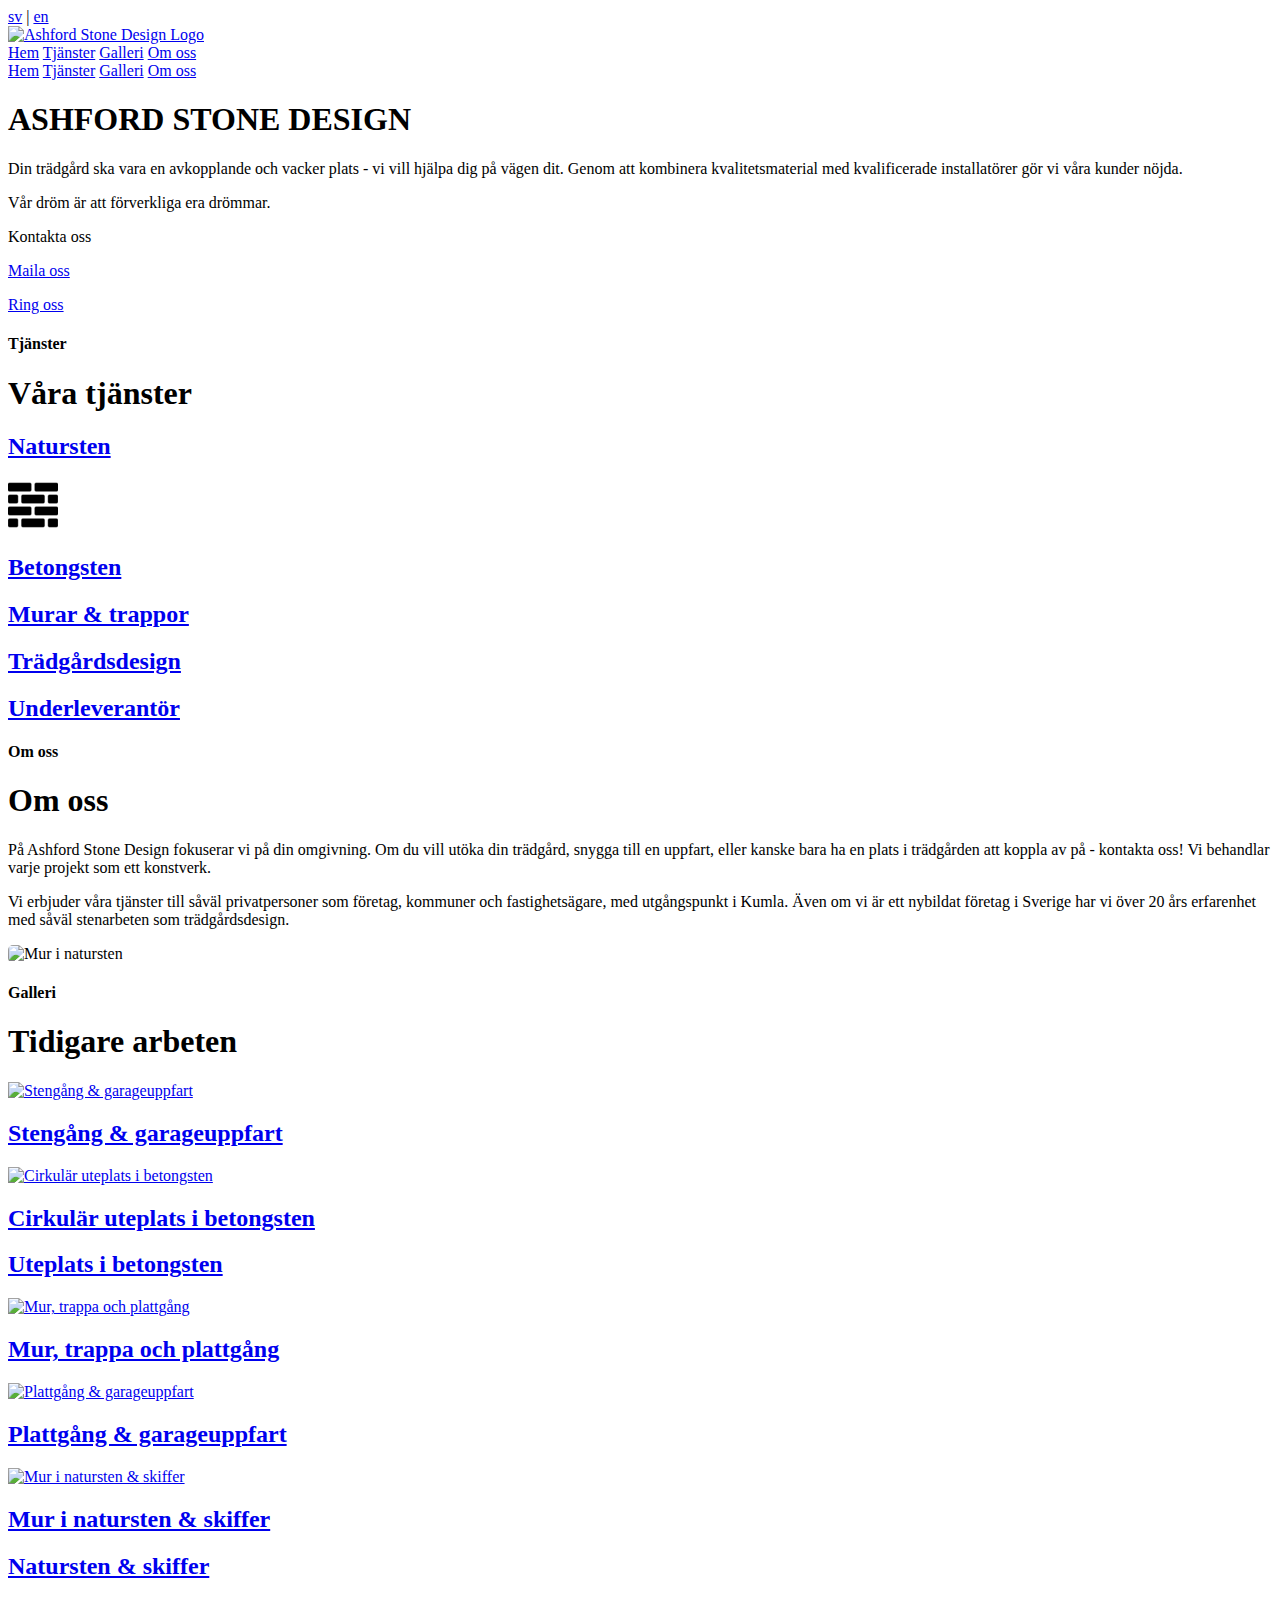
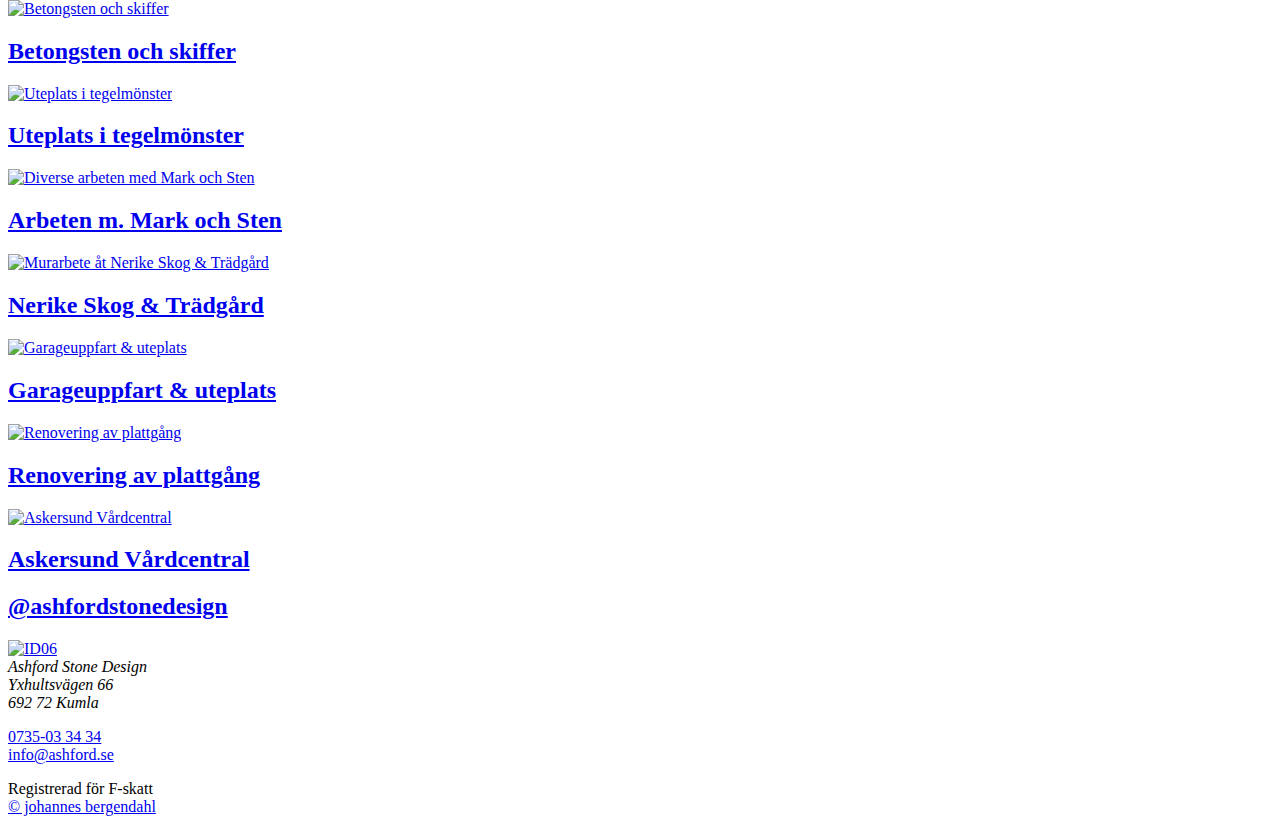
==== commit 15ff042e: "final preview" ====
--- a/index.html
+++ b/index.html
@@ -125,8 +125,8 @@
             <div class="row align-items-center justify-content-between">
                 <div id="logotype" class="col-3">
                     <a href="#" class="logo-link">
-                        <img id="img-logo" src="src/images/ashfordstonedesign_logo.png" alt="Ashford Stone Design Logo"
-                            loading="lazy">
+                        <img id="img-logo" src="/preview/src/images/ashfordstonedesign_logo.png"
+                            alt="Ashford Stone Design Logo" loading="lazy">
                     </a>
                 </div>
 
@@ -232,7 +232,7 @@
                         <a href="/src/images/work/concrete/1.jpg" class="text-reset text-decoration-none"
                             data-lightbox="concrete" data-title="Betongsten">
                             <div class="p-3 box">
-                                <img class="brick" src="/src/images/brick.svg"
+                                <img class="brick" src="/preview/src/images/brick.svg"
                                     onerror="this.onerror=null; this.src='/src/images/brick.png'" alt="Brick icon">
                                 <h2>Betongsten</h2>
                             </div>
@@ -402,7 +402,7 @@
                     </div>
 
                     <div class="col-5 d-none d-xl-inline">
-                        <img src="/src/images/parallaxv2.jpg" alt="Mur i natursten" loading="lazy"
+                        <img src="/preview/src/images/parallaxv2.jpg" alt="Mur i natursten" loading="lazy"
                             style="max-width: 100%; border-radius: 5px;">
                     </div>
                 </div>
@@ -425,7 +425,7 @@
                                 <div class="show-more">
                                     <i class="fas fa-plus"></i>
                                 </div>
-                                <img src="src/images/work/projects/stonepath/front__cmp.jpg"
+                                <img src="/preview/src/images/work/projects/stonepath/front__cmp.jpg"
                                     alt="Stengång & garageuppfart" loading="lazy">
                                 <h2 class="text-center fs-3">Stengång & garageuppfart</h2>
                             </a>
@@ -462,7 +462,7 @@
                                 <div class="show-more">
                                     <i class="fas fa-plus"></i>
                                 </div>
-                                <img src="src/images/work/projects/kumlacircle/front__cmp.jpg"
+                                <img src="/preview/src/images/work/projects/kumlacircle/front__cmp.jpg"
                                     alt="Cirkulär uteplats i betongsten" loading="lazy">
                                 <h2 class="d-none d-md-block d-lg-none d-xl-block fs-3">Cirkulär uteplats i betongsten
                                 </h2>
@@ -496,7 +496,7 @@
                                 <div class="show-more">
                                     <i class="fas fa-plus"></i>
                                 </div>
-                                <img src="src/images/work/projects/kumlaskiffer/front__cmp.jpg"
+                                <img src="/preview/src/images/work/projects/kumlaskiffer/front__cmp.jpg"
                                     alt="Mur, trappa och plattgång" loading="lazy">
                                 <h2 class="fs-3">Mur, trappa och plattgång</h2>
                             </a>
@@ -567,8 +567,8 @@
                                 <div class="show-more">
                                     <i class="fas fa-plus"></i>
                                 </div>
-                                <img src="src/images/work/projects/vaxjo/front__cmp.jpg" alt="Plattgång & garageuppfart"
-                                    loading="lazy">
+                                <img src="/preview/src/images/work/projects/vaxjo/front__cmp.jpg"
+                                    alt="Plattgång & garageuppfart" loading="lazy">
                                 <h2 class="fs-3">Plattgång & garageuppfart</h2>
                             </a>
                             <div class="visually-hidden d-none">
@@ -615,7 +615,7 @@
                                 <div class="show-more">
                                     <i class="fas fa-plus"></i>
                                 </div>
-                                <img src="src/images/work/projects/slatewall/front__cmp.jpg"
+                                <img src="/preview/src/images/work/projects/slatewall/front__cmp.jpg"
                                     alt="Mur i natursten & skiffer" loading="lazy">
                                 <h2 class="d-none d-sm-block d-lg-none d-xl-block fs-3">Mur i natursten & skiffer</h2>
                                 <h2 class="d-sm-none d-lg-block d-xl-none fs-3">Natursten & skiffer</h2>
@@ -659,8 +659,8 @@
                                 <div class="show-more">
                                     <i class="fas fa-plus"></i>
                                 </div>
-                                <img src="src/images/work/projects/mark419/front__cmp.jpg" alt="Betongsten och skiffer"
-                                    loading="lazy">
+                                <img src="/preview/src/images/work/projects/mark419/front__cmp.jpg"
+                                    alt="Betongsten och skiffer" loading="lazy">
                                 <h2 class="fs-3">Betongsten och skiffer</h2>
                             </a>
                             <div class="visually-hidden d-none">
@@ -690,7 +690,7 @@
                                 <div class="show-more">
                                     <i class="fas fa-plus"></i>
                                 </div>
-                                <img src="src/images/work/projects/orebrobergategel/front__cmp.jpg"
+                                <img src="/preview/src/images/work/projects/orebrobergategel/front__cmp.jpg"
                                     alt="Uteplats i tegelmönster" loading="lazy">
                                 <h2 class="fs-3">Uteplats i tegelmönster</h2>
                             </a>
@@ -722,7 +722,7 @@
                                 <div class="show-more">
                                     <i class="fas fa-plus"></i>
                                 </div>
-                                <img src="src/images/work/projects/orebromarkosten/front__cmp.jpg"
+                                <img src="/preview/src/images/work/projects/orebromarkosten/front__cmp.jpg"
                                     alt="Diverse arbeten med Mark och Sten" loading="lazy">
                                 <h2 class="fs-3">Arbeten m. Mark och Sten</h2>
                             </a>
@@ -782,7 +782,7 @@
                                 <div class="show-more">
                                     <i class="fas fa-plus"></i>
                                 </div>
-                                <img src="src/images/work/projects/nerikeskogtradgard/front__cmp.jpg"
+                                <img src="/preview/src/images/work/projects/nerikeskogtradgard/front__cmp.jpg"
                                     alt="Murarbete åt Nerike Skog & Trädgård" loading="lazy">
                                 <h2 class="fs-3">Nerike Skog & Trädgård</h2>
                             </a>
@@ -825,7 +825,7 @@
                                 <div class="show-more">
                                     <i class="fas fa-plus"></i>
                                 </div>
-                                <img src="src/images/work/projects/driveway/front__cmp.jpg"
+                                <img src="/preview/src/images/work/projects/driveway/front__cmp.jpg"
                                     alt="Garageuppfart & uteplats" loading="lazy">
                                 <h2 class="fs-3">Garageuppfart & uteplats</h2>
                             </a>
@@ -883,7 +883,7 @@
                                 <div class="show-more">
                                     <i class="fas fa-plus"></i>
                                 </div>
-                                <img src="src/images/work/projects/repairkumla/front__cmp.jpg"
+                                <img src="/preview/src/images/work/projects/repairkumla/front__cmp.jpg"
                                     alt="Renovering av plattgång" loading="lazy">
                                 <h2 class="fs-3">Renovering av plattgång</h2>
                             </a>
@@ -909,7 +909,7 @@
                                 <div class="show-more">
                                     <i class="fas fa-plus"></i>
                                 </div>
-                                <img src="src/images/work/projects/askersundvc/front__cmp.jpg"
+                                <img src="/preview/src/images/work/projects/askersundvc/front__cmp.jpg"
                                     alt="Askersund Vårdcentral" loading="lazy">
                                 <h2 class="fs-3">Askersund Vårdcentral</h2>
                             </a>
@@ -954,7 +954,7 @@
 
             <div class="col id06">
                 <a href="https://www.id06.se/" target="_blank" rel="noreferrer">
-                    <img src="/src/images/id06-min.png" alt="ID06">
+                    <img src="/preview/src/images/id06-min.png" alt="ID06">
                 </a>
             </div>
         </section>
@@ -993,8 +993,8 @@
         integrity="sha384-ygbV9kiqUc6oa4msXn9868pTtWMgiQaeYH7/t7LECLbyPA2x65Kgf80OJFdroafW" crossorigin="anonymous"
         defer></script>
     <script src="https://cdn.jsdelivr.net/npm/jquery@3.5.1/dist/jquery.min.js" defer></script>
-    <script src="src/js/lightbox.min.js" defer></script>
-    <script src="src/js/script.min.js" defer></script>
+    <script src="/preview/src/js/lightbox.min.js" defer></script>
+    <script src="/preview/src/js/script.min.js" defer></script>
 </body>
 
 </html>